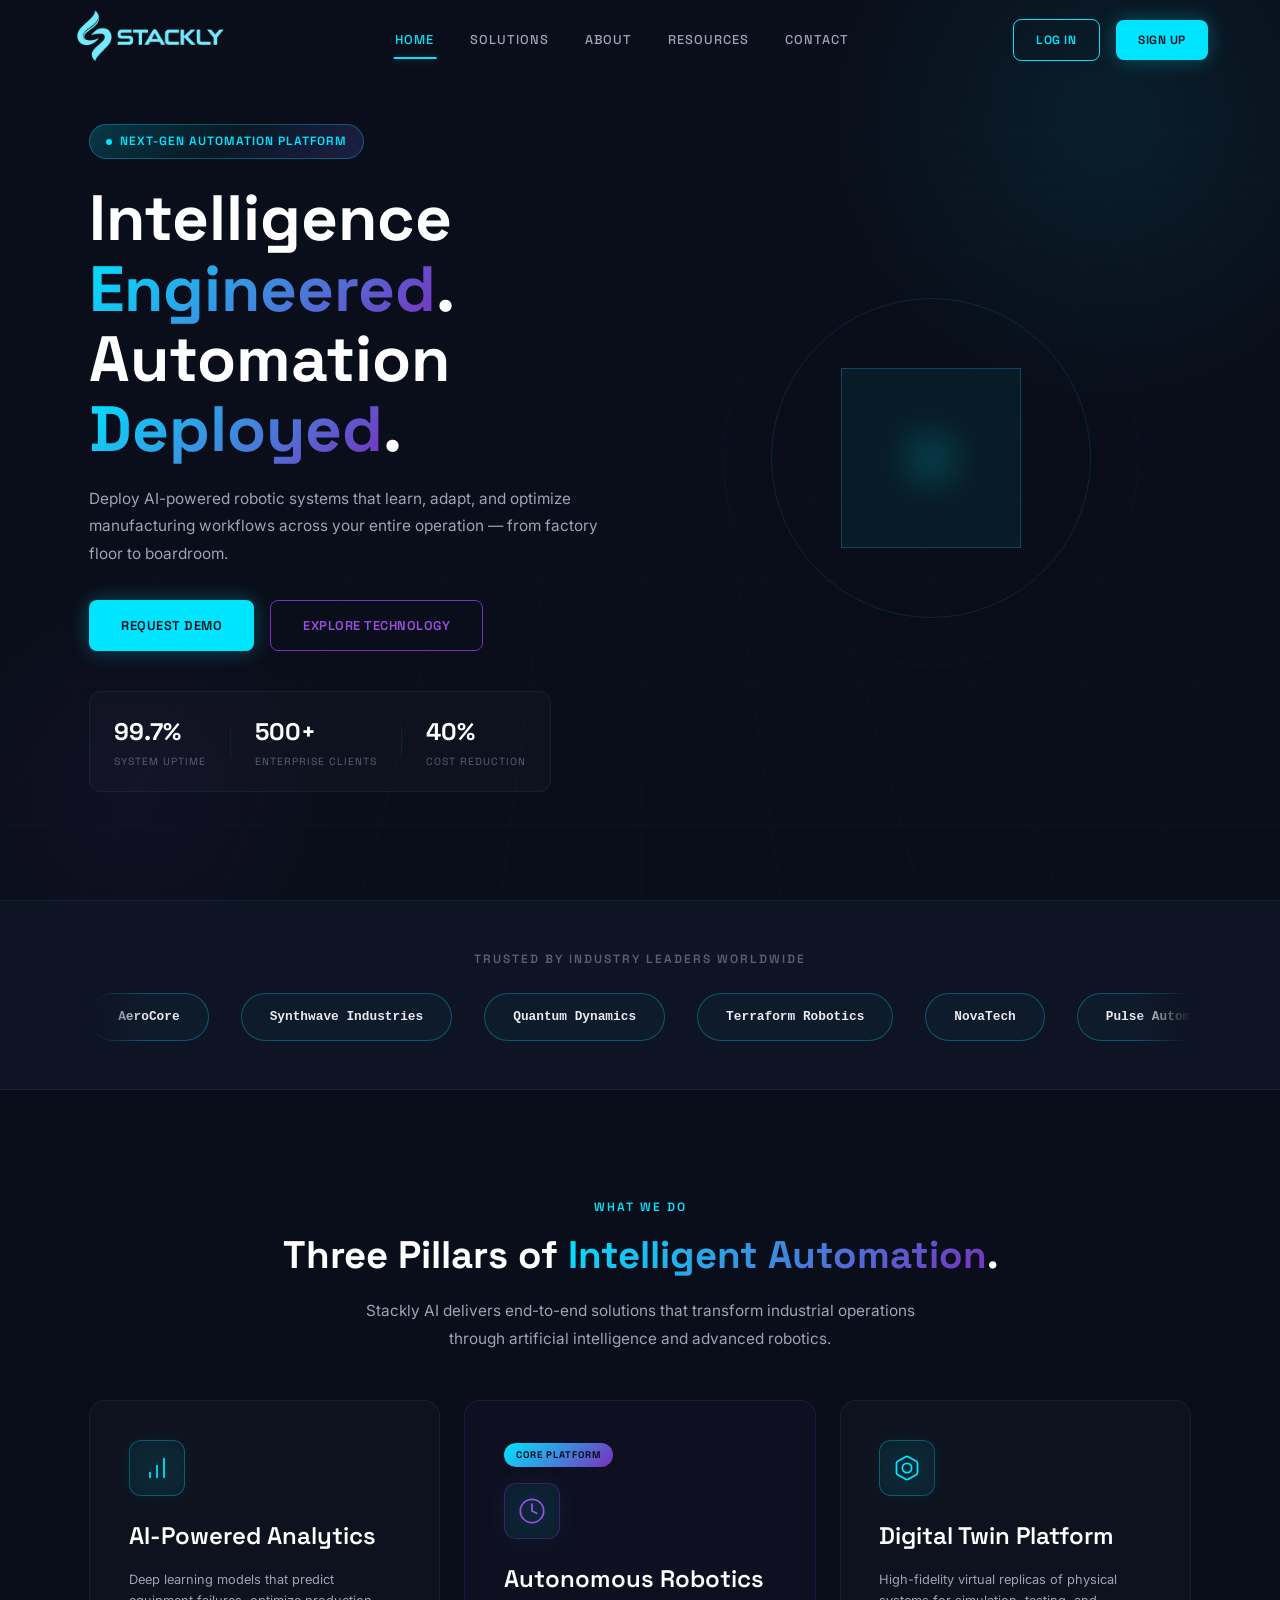
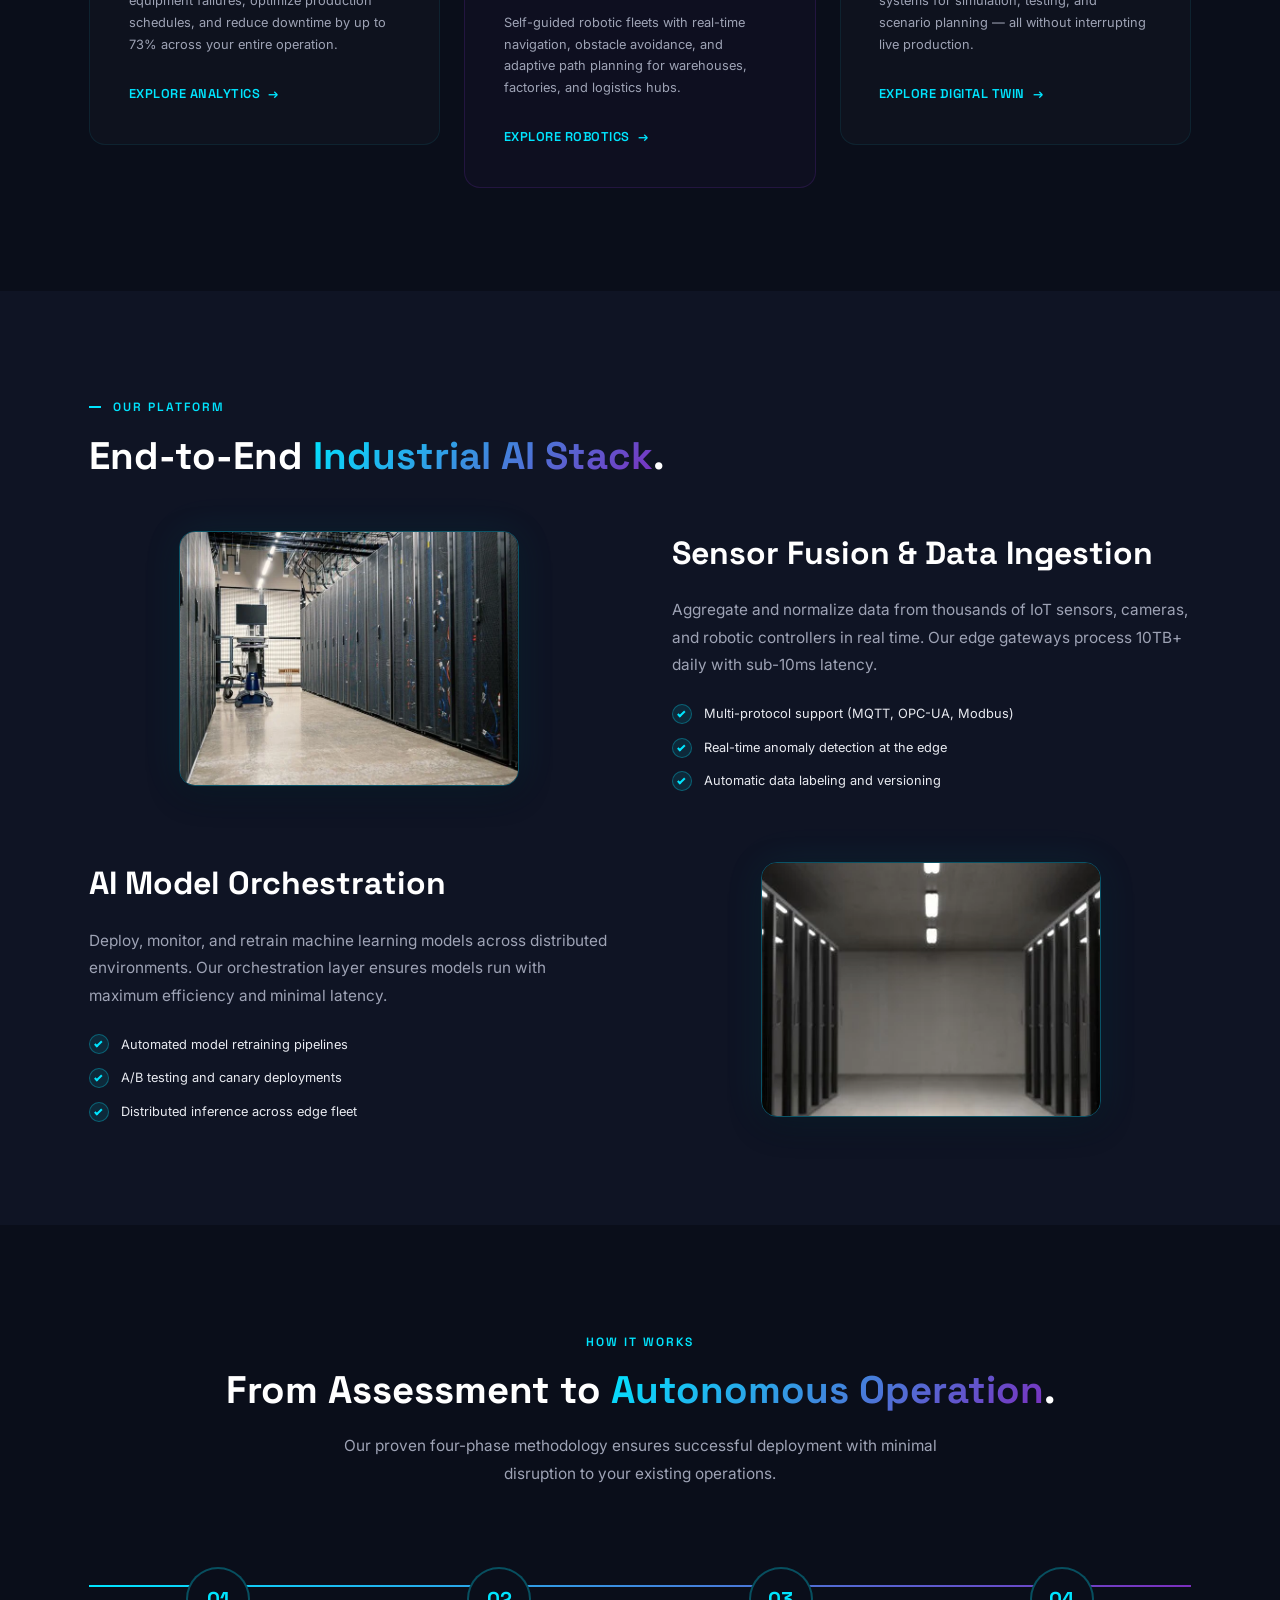
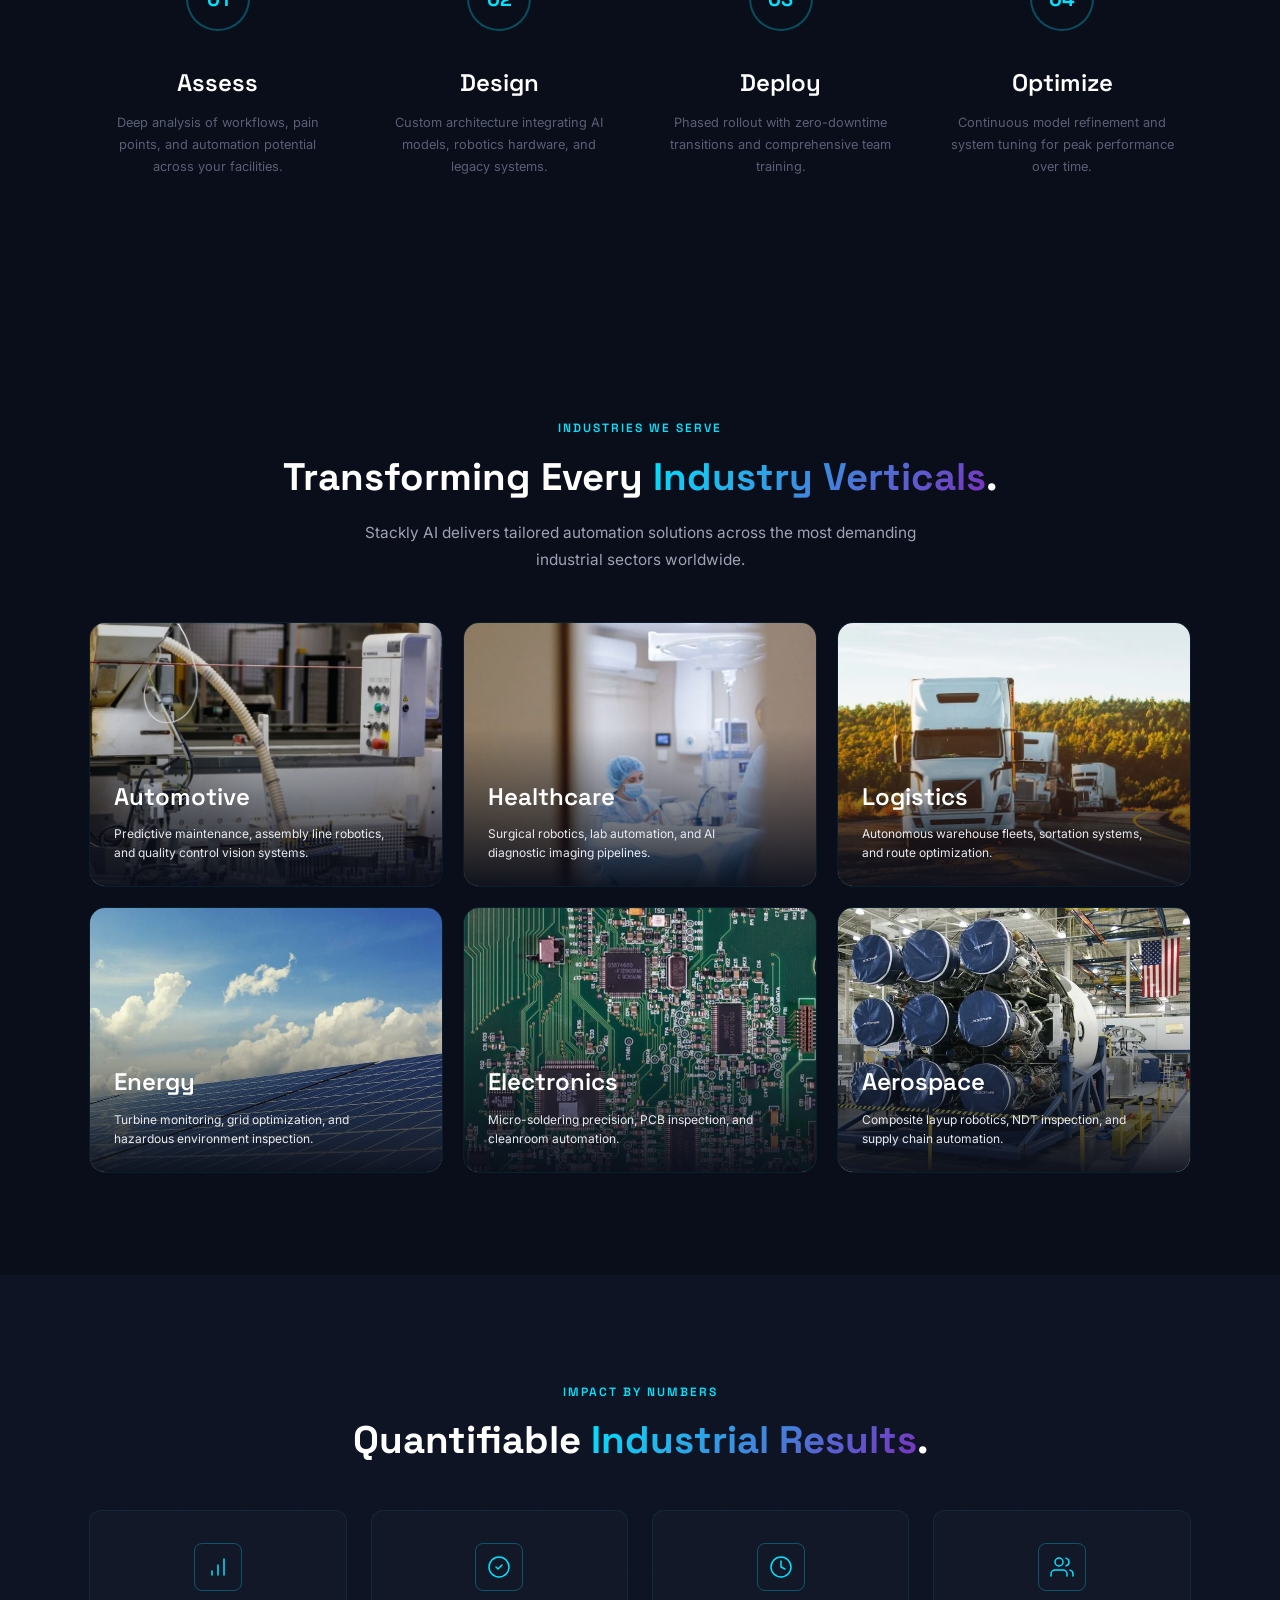
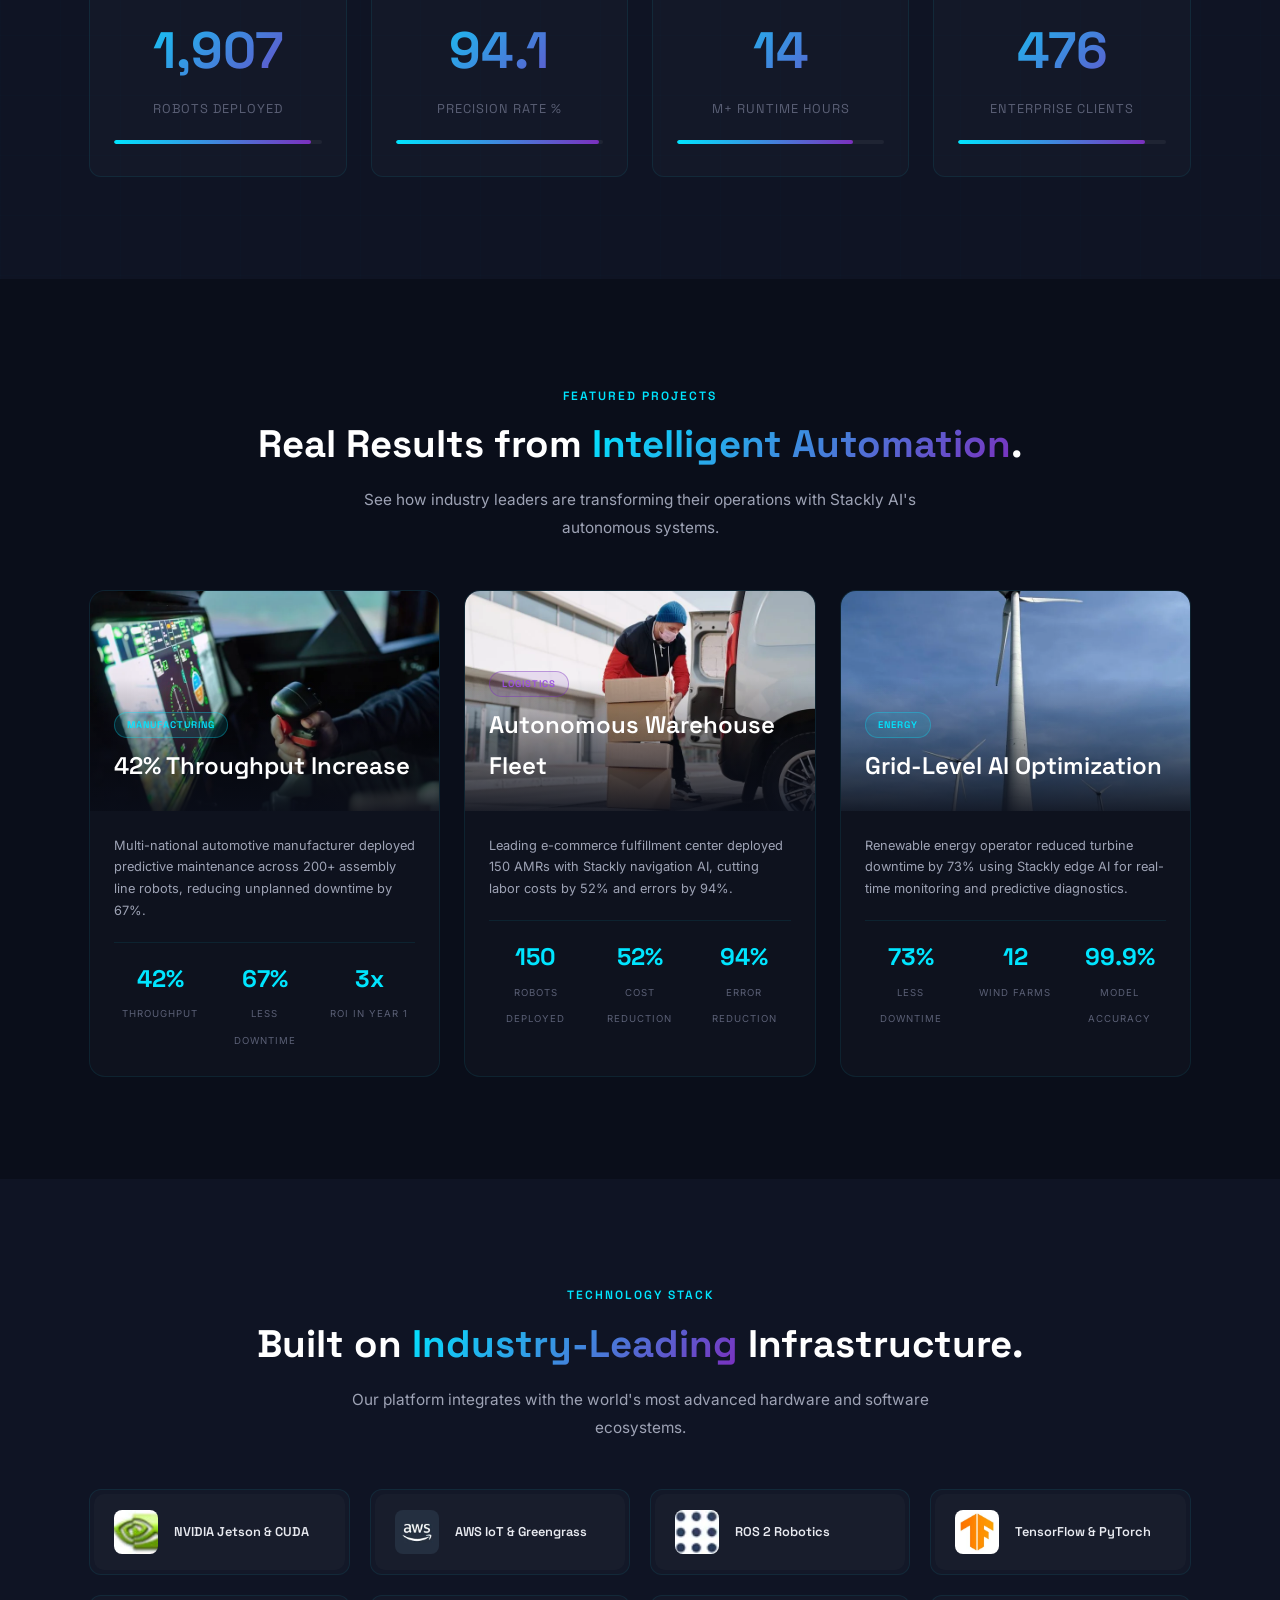
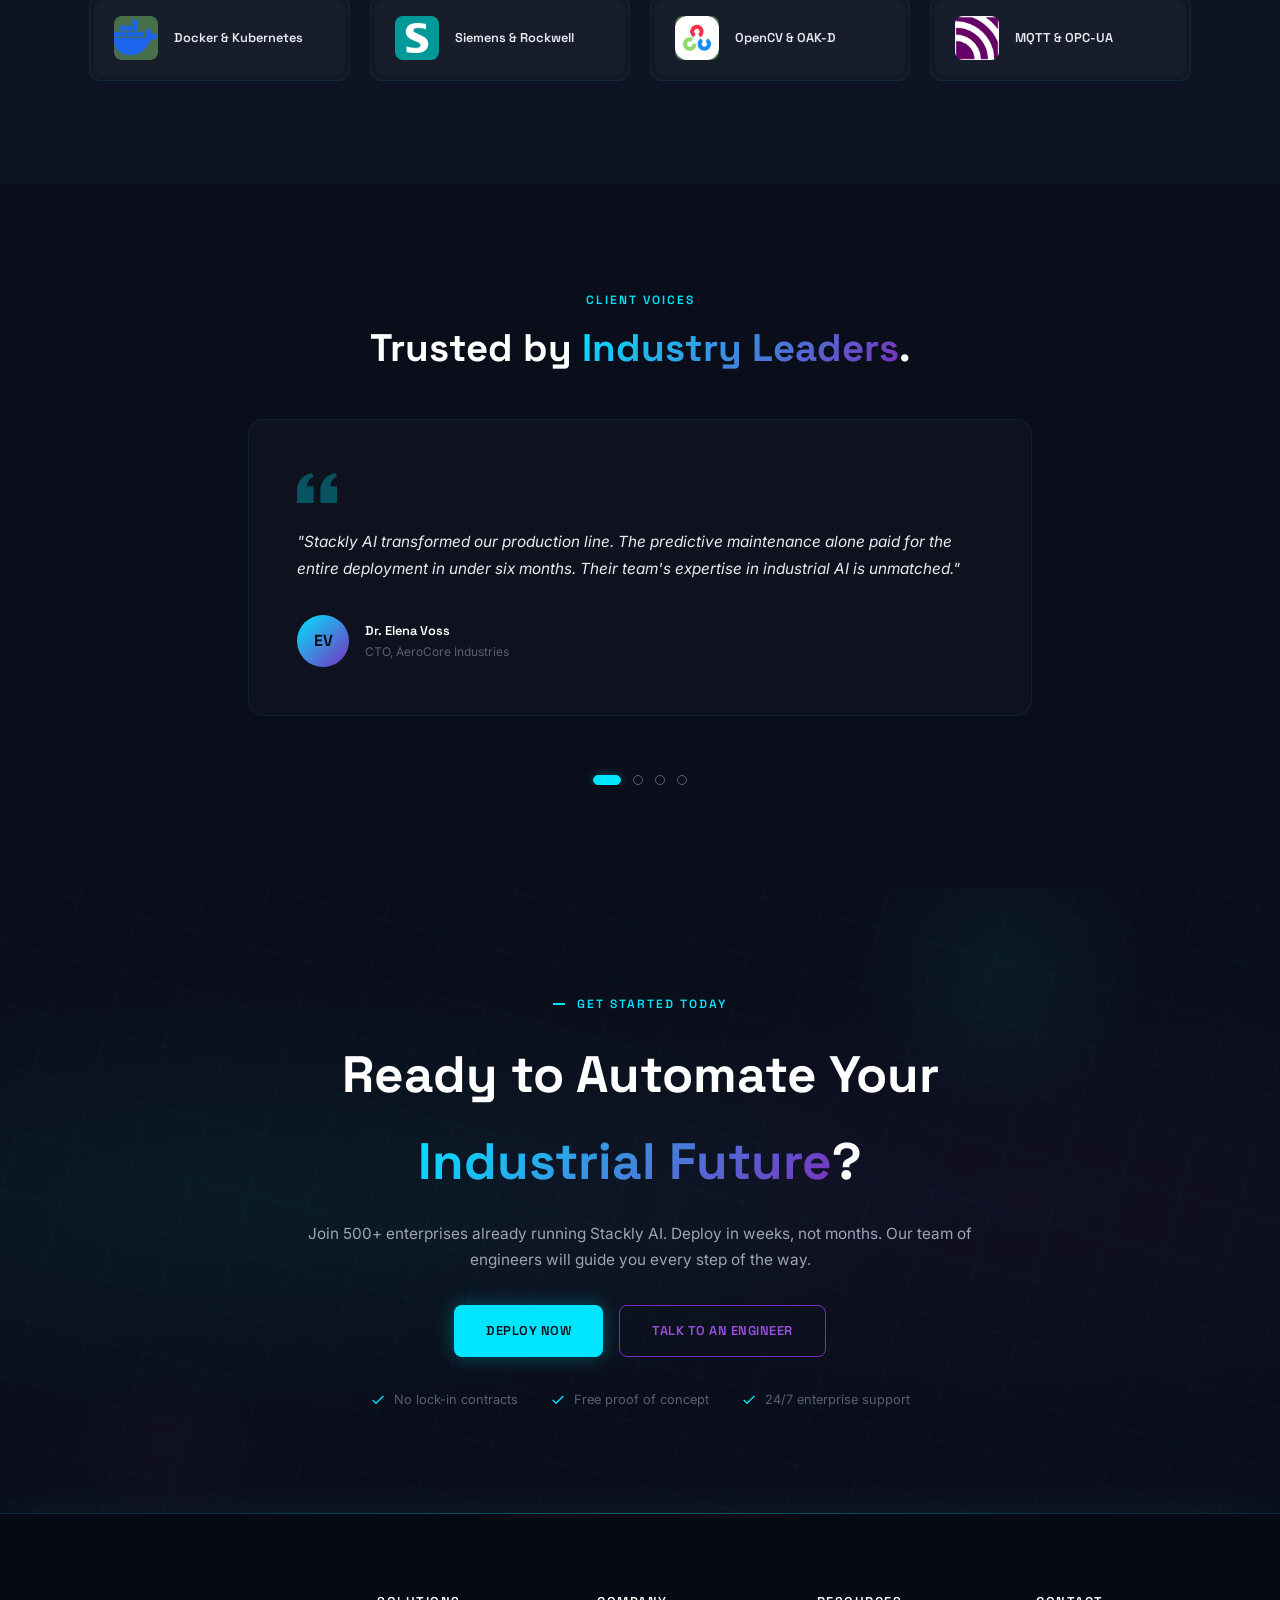
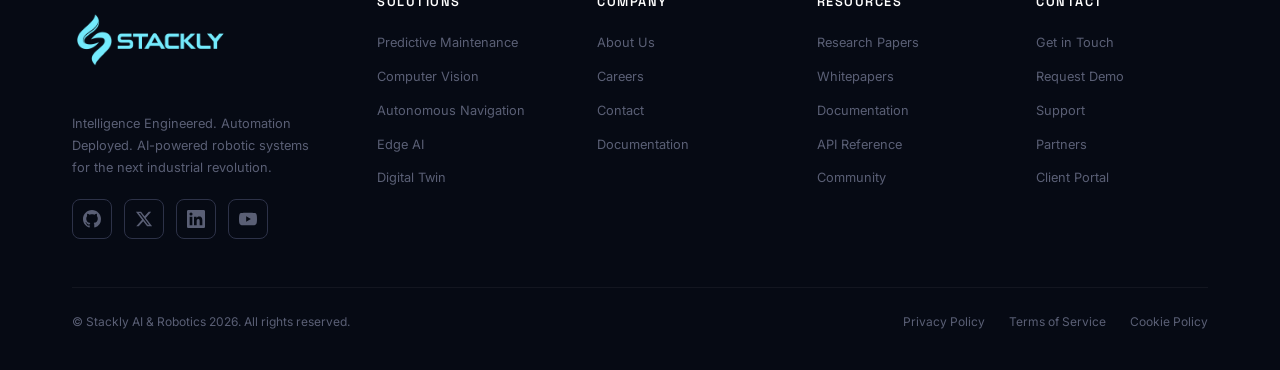
==== index.html @ 31e7e6bf "First Commit" ====
<!DOCTYPE html>
<html lang="en">
<head>
  <meta charset="UTF-8">
  <meta name="viewport" content="width=device-width, initial-scale=1.0">
  <title>Stackly AI & Robotics — Intelligence Engineered. Automation Deployed.</title>
  <meta name="description" content="Deploy AI-powered robotic systems that learn, adapt, and optimize manufacturing workflows.">
  <link rel="stylesheet" href="assets/css/style.css">
  <link rel="stylesheet" href="assets/css/header.css">
  <link rel="stylesheet" href="assets/css/home.css">
  <link rel="stylesheet" href="assets/css/footer.css">
  <link rel="stylesheet" href="assets/css/responsive.css">
</head>
<body>

  <!-- ============ HEADER ============ -->
  <header class="header" id="header">
    <div class="header-inner">
      <a href="index.html" class="header-logo">
        <div class="header-logo-icon">
          <img src="assets/images/logo-stackly.webp" alt="Stackly AI" class="header-logo-img">
        </div>
      </a>

      <nav class="header-nav" id="headerNav">
        <a href="index.html" class="active">Home</a>
        <a href="solutions.html">Solutions</a>
        <a href="about.html">About</a>
        <a href="resources.html">Resources</a>
        <a href="contact.html">Contact</a>
      </nav>

      <div class="header-actions">
        <a href="signin.html" class="btn btn-ghost btn-login">Log In</a>
        <a href="signup.html" class="btn btn-cyan btn-signup">Sign Up</a>
        <button class="hamburger" id="hamburger" aria-label="Toggle menu">
          <span></span>
          <span></span>
          <span></span>
        </button>
      </div>
    </div>
  </header>

  <!-- Offcanvas Overlay -->
  <div class="offcanvas-overlay" id="offcanvasOverlay"></div>

  <!-- Offcanvas Menu -->
  <div class="offcanvas" id="offcanvas">
    <div class="offcanvas-header">
      <a href="index.html" class="header-logo">
        <div class="header-logo-icon">
          <img src="assets/images/logo-stackly.webp" alt="Stackly AI" class="header-logo-img">
        </div>
      </a>
      <button class="offcanvas-close" id="offcanvasClose" aria-label="Close menu">&times;</button>
    </div>
    <nav class="offcanvas-nav">
      <a href="index.html" class="active">Home</a>
      <a href="solutions.html">Solutions</a>
      <a href="about.html">About</a>
      <a href="resources.html">Resources</a>
      <a href="contact.html">Contact</a>
    </nav>
    <div class="offcanvas-actions">
      <a href="signin.html" class="btn btn-ghost">Log In</a>
      <a href="signup.html" class="btn btn-cyan">Sign Up</a>
    </div>
  </div>

  <!-- ============ HERO ============ -->
  <section class="hero" id="hero">
    <div class="hero-bg">
      <div class="hero-grid-bg"></div>
      <div class="hero-glow-orb"></div>
      <div class="hero-glow-orb hero-glow-orb-2"></div>
    </div>
    <div class="hero-particles">
      <div class="hero-particle"></div>
      <div class="hero-particle"></div>
      <div class="hero-particle"></div>
      <div class="hero-particle"></div>
      <div class="hero-particle"></div>
      <div class="hero-particle"></div>
      <div class="hero-particle"></div>
      <div class="hero-particle"></div>
      <div class="hero-particle"></div>
      <div class="hero-particle"></div>
      <div class="hero-particle"></div>
      <div class="hero-particle"></div>
    </div>
    <div class="container">
      <div class="hero-grid">
        <div class="hero-content fade-left">
          <div class="hero-tag">
            <span class="hero-tag-dot"></span>
            Next-Gen Automation Platform
          </div>
          <h1 class="hero-title">Intelligence <span class="gradient-text">Engineered</span>.<br>Automation <span class="gradient-text">Deployed</span>.</h1>
          <p class="hero-desc">Deploy AI-powered robotic systems that learn, adapt, and optimize manufacturing workflows across your entire operation — from factory floor to boardroom.</p>
          <div class="hero-actions">
            <a href="contact.html" class="btn btn-cyan magnetic">Request Demo</a>
            <a href="#process" class="btn btn-violet magnetic">Explore Technology</a>
          </div>
          <div class="hero-metrics">
            <div class="hero-metric">
              <span class="hero-metric-value">99.7%</span>
              <span class="hero-metric-label">System Uptime</span>
            </div>
            <div class="hero-metric-divider"></div>
            <div class="hero-metric">
              <span class="hero-metric-value">500+</span>
              <span class="hero-metric-label">Enterprise Clients</span>
            </div>
            <div class="hero-metric-divider"></div>
            <div class="hero-metric">
              <span class="hero-metric-value">40%</span>
              <span class="hero-metric-label">Cost Reduction</span>
            </div>
          </div>
        </div>
        <div class="hero-visual fade-right">
          <div class="hero-cube-wrapper">
            <div class="hero-cube-ring"></div>
            <div class="hero-cube-ring hero-cube-ring-2"></div>
            <div class="hero-cube">
              <div class="hero-cube-face hero-cube-front"></div>
              <div class="hero-cube-face hero-cube-back"></div>
              <div class="hero-cube-face hero-cube-right"></div>
              <div class="hero-cube-face hero-cube-left"></div>
              <div class="hero-cube-face hero-cube-top"></div>
              <div class="hero-cube-face hero-cube-bottom"></div>
            </div>
            <div class="hero-cube-core"></div>
          </div>
        </div>
      </div>
    </div>
  </section>

  <!-- ============ TRUSTED PARTNERS ============ -->
  <section class="partners" id="partners">
    <div class="container">
      <p class="partners-label">Trusted by Industry Leaders Worldwide</p>
      <div class="partners-wrapper">
        <div class="partners-track">
          <span class="partner-pill">AeroCore</span>
          <span class="partner-pill">Synthwave Industries</span>
          <span class="partner-pill">Quantum Dynamics</span>
          <span class="partner-pill">Terraform Robotics</span>
          <span class="partner-pill">NovaTech</span>
          <span class="partner-pill">Pulse Automation</span>
          <span class="partner-pill">Zenith AI</span>
          <span class="partner-pill">CoreVault</span>
          <span class="partner-pill">AeroCore</span>
          <span class="partner-pill">Synthwave Industries</span>
          <span class="partner-pill">Quantum Dynamics</span>
          <span class="partner-pill">Terraform Robotics</span>
          <span class="partner-pill">NovaTech</span>
          <span class="partner-pill">Pulse Automation</span>
          <span class="partner-pill">Zenith AI</span>
          <span class="partner-pill">CoreVault</span>
        </div>
      </div>
    </div>
  </section>

  <!-- ============ WHAT WE DO ============ -->
  <section class="section" id="solutions">
    <div class="container">
      <div class="fade-up section-header-center">
        <span class="section-label">What We Do</span>
        <h2 class="section-title">Three Pillars of <span class="gradient-text">Intelligent Automation</span>.</h2>
        <p class="section-desc section-desc-center">Stackly AI delivers end-to-end solutions that transform industrial operations through artificial intelligence and advanced robotics.</p>
      </div>
      <div class="solutions-grid stagger-children">
        <div class="solution-card tilt-card">
          <div class="solution-card-glow"></div>
          <div class="solution-icon">
            <svg viewBox="0 0 24 24" fill="none" stroke="currentColor" stroke-width="1.5" stroke-linecap="round" stroke-linejoin="round"><path d="M12 20V10"/><path d="M18 20V4"/><path d="M6 20v-4"/></svg>
          </div>
          <h3 class="solution-title">AI-Powered Analytics</h3>
          <p class="solution-desc">Deep learning models that predict equipment failures, optimize production schedules, and reduce downtime by up to 73% across your entire operation.</p>
          <a href="solutions.html" class="solution-link">Explore Analytics <span class="solution-link-arrow">&rarr;</span></a>
        </div>
        <div class="solution-card solution-card-featured tilt-card">
          <div class="solution-card-glow"></div>
          <div class="solution-badge">Core Platform</div>
          <div class="solution-icon">
            <svg viewBox="0 0 24 24" fill="none" stroke="currentColor" stroke-width="1.5" stroke-linecap="round" stroke-linejoin="round"><circle cx="12" cy="12" r="10"/><path d="M12 6v6l4 2"/></svg>
          </div>
          <h3 class="solution-title">Autonomous Robotics</h3>
          <p class="solution-desc">Self-guided robotic fleets with real-time navigation, obstacle avoidance, and adaptive path planning for warehouses, factories, and logistics hubs.</p>
          <a href="solutions.html" class="solution-link">Explore Robotics <span class="solution-link-arrow">&rarr;</span></a>
        </div>
        <div class="solution-card tilt-card">
          <div class="solution-card-glow"></div>
          <div class="solution-icon">
            <svg viewBox="0 0 24 24" fill="none" stroke="currentColor" stroke-width="1.5" stroke-linecap="round" stroke-linejoin="round"><path d="M21 16V8a2 2 0 0 0-1-1.73l-7-4a2 2 0 0 0-2 0l-7 4A2 2 0 0 0 3 8v8a2 2 0 0 0 1 1.73l7 4a2 2 0 0 0 2 0l7-4A2 2 0 0 0 21 16z"/><circle cx="12" cy="12" r="4"/></svg>
          </div>
          <h3 class="solution-title">Digital Twin Platform</h3>
          <p class="solution-desc">High-fidelity virtual replicas of physical systems for simulation, testing, and scenario planning — all without interrupting live production.</p>
          <a href="solutions.html" class="solution-link">Explore Digital Twin <span class="solution-link-arrow">&rarr;</span></a>
        </div>
      </div>
    </div>
  </section>

  <!-- ============ OUR PLATFORM ============ -->
  <section class="section platform" id="platform">
    <div class="container">
      <div class="platform-intro fade-up">
        <span class="section-label">Our Platform</span>
        <h2 class="section-title">End-to-End <span class="gradient-text">Industrial AI Stack</span>.</h2>
      </div>
      <div class="platform-rows">
        <div class="platform-row">
          <div class="platform-visual fade-left">
            <img src="assets/images/platform-data.webp" alt="Sensor & Data Ingestion" class="platform-img" loading="lazy">
          </div>
          <div class="platform-content fade-right">
            <h3 class="platform-content-title">Sensor Fusion &amp; Data Ingestion</h3>
            <p class="platform-content-desc">Aggregate and normalize data from thousands of IoT sensors, cameras, and robotic controllers in real time. Our edge gateways process 10TB+ daily with sub-10ms latency.</p>
            <ul class="platform-features">
              <li class="platform-feature">
                <span class="platform-feature-check"></span>
                Multi-protocol support (MQTT, OPC-UA, Modbus)
              </li>
              <li class="platform-feature">
                <span class="platform-feature-check"></span>
                Real-time anomaly detection at the edge
              </li>
              <li class="platform-feature">
                <span class="platform-feature-check"></span>
                Automatic data labeling and versioning
              </li>
            </ul>
          </div>
        </div>
        <div class="platform-row platform-row-reverse">
          <div class="platform-content fade-left">
            <h3 class="platform-content-title">AI Model Orchestration</h3>
            <p class="platform-content-desc">Deploy, monitor, and retrain machine learning models across distributed environments. Our orchestration layer ensures models run with maximum efficiency and minimal latency.</p>
            <ul class="platform-features">
              <li class="platform-feature">
                <span class="platform-feature-check"></span>
                Automated model retraining pipelines
              </li>
              <li class="platform-feature">
                <span class="platform-feature-check"></span>
                A/B testing and canary deployments
              </li>
              <li class="platform-feature">
                <span class="platform-feature-check"></span>
                Distributed inference across edge fleet
              </li>
            </ul>
          </div>
          <div class="platform-visual fade-right">
            <img src="assets/images/platform-ai.webp" alt="AI Model Orchestration" class="platform-img" loading="lazy">
          </div>
        </div>
      </div>
    </div>
  </section>

  <!-- ============ HOW IT WORKS ============ -->
  <section class="section process" id="process">
    <div class="container">
      <div class="fade-up section-header-center">
        <span class="section-label">How It Works</span>
        <h2 class="section-title">From Assessment to <span class="gradient-text">Autonomous Operation</span>.</h2>
        <p class="section-desc section-desc-center">Our proven four-phase methodology ensures successful deployment with minimal disruption to your existing operations.</p>
      </div>
      <div class="timeline">
        <div class="timeline-line">
          <div class="timeline-line-progress"></div>
        </div>
        <div class="timeline-steps stagger-children">
          <div class="timeline-step">
            <div class="timeline-step-marker">
              <span class="timeline-step-num">01</span>
            </div>
            <div class="timeline-step-content">
              <h3 class="timeline-step-title">Assess</h3>
              <p class="timeline-step-desc">Deep analysis of workflows, pain points, and automation potential across your facilities.</p>
            </div>
          </div>
          <div class="timeline-step">
            <div class="timeline-step-marker">
              <span class="timeline-step-num">02</span>
            </div>
            <div class="timeline-step-content">
              <h3 class="timeline-step-title">Design</h3>
              <p class="timeline-step-desc">Custom architecture integrating AI models, robotics hardware, and legacy systems.</p>
            </div>
          </div>
          <div class="timeline-step">
            <div class="timeline-step-marker">
              <span class="timeline-step-num">03</span>
            </div>
            <div class="timeline-step-content">
              <h3 class="timeline-step-title">Deploy</h3>
              <p class="timeline-step-desc">Phased rollout with zero-downtime transitions and comprehensive team training.</p>
            </div>
          </div>
          <div class="timeline-step">
            <div class="timeline-step-marker">
              <span class="timeline-step-num">04</span>
            </div>
            <div class="timeline-step-content">
              <h3 class="timeline-step-title">Optimize</h3>
              <p class="timeline-step-desc">Continuous model refinement and system tuning for peak performance over time.</p>
            </div>
          </div>
        </div>
      </div>
    </div>
  </section>

  <!-- ============ INDUSTRIES WE SERVE ============ -->
  <section class="section industries" id="industries">
    <div class="container">
      <div class="fade-up section-header-center">
        <span class="section-label">Industries We Serve</span>
        <h2 class="section-title">Transforming Every <span class="gradient-text">Industry Verticals</span>.</h2>
        <p class="section-desc section-desc-center">Stackly AI delivers tailored automation solutions across the most demanding industrial sectors worldwide.</p>
      </div>
      <div class="industries-grid stagger-children">
        <div class="industry-card tilt-card">
          <div class="industry-card-glow"></div>
          <img src="assets/images/industry-automotive.webp" alt="Automotive" class="industry-img" loading="lazy">
          <div class="industry-overlay">
            <h3 class="industry-name">Automotive</h3>
            <p class="industry-desc">Predictive maintenance, assembly line robotics, and quality control vision systems.</p>
          </div>
        </div>
        <div class="industry-card tilt-card">
          <div class="industry-card-glow"></div>
          <img src="assets/images/industry-healthcare.webp" alt="Healthcare" class="industry-img" loading="lazy">
          <div class="industry-overlay">
            <h3 class="industry-name">Healthcare</h3>
            <p class="industry-desc">Surgical robotics, lab automation, and AI diagnostic imaging pipelines.</p>
          </div>
        </div>
        <div class="industry-card tilt-card">
          <div class="industry-card-glow"></div>
          <img src="assets/images/industry-logistics.webp" alt="Logistics" class="industry-img" loading="lazy">
          <div class="industry-overlay">
            <h3 class="industry-name">Logistics</h3>
            <p class="industry-desc">Autonomous warehouse fleets, sortation systems, and route optimization.</p>
          </div>
        </div>
        <div class="industry-card tilt-card">
          <div class="industry-card-glow"></div>
          <img src="assets/images/industry-energy.webp" alt="Energy" class="industry-img" loading="lazy">
          <div class="industry-overlay">
            <h3 class="industry-name">Energy</h3>
            <p class="industry-desc">Turbine monitoring, grid optimization, and hazardous environment inspection.</p>
          </div>
        </div>
        <div class="industry-card tilt-card">
          <div class="industry-card-glow"></div>
          <img src="assets/images/industry-electronics.webp" alt="Electronics" class="industry-img" loading="lazy">
          <div class="industry-overlay">
            <h3 class="industry-name">Electronics</h3>
            <p class="industry-desc">Micro-soldering precision, PCB inspection, and cleanroom automation.</p>
          </div>
        </div>
        <div class="industry-card tilt-card">
          <div class="industry-card-glow"></div>
          <img src="assets/images/industry-aerospace.webp" alt="Aerospace" class="industry-img" loading="lazy">
          <div class="industry-overlay">
            <h3 class="industry-name">Aerospace</h3>
            <p class="industry-desc">Composite layup robotics, NDT inspection, and supply chain automation.</p>
          </div>
        </div>
      </div>
    </div>
  </section>

  <!-- ============ IMPACT BY NUMBERS ============ -->
  <section class="section impact" id="impact">
    <div class="impact-bg-grid"></div>
    <div class="container">
      <div class="fade-up section-header-center">
        <span class="section-label">Impact by Numbers</span>
        <h2 class="section-title">Quantifiable <span class="gradient-text">Industrial Results</span>.</h2>
      </div>
      <div class="impact-grid stagger-children">
        <div class="impact-item">
          <div class="impact-icon">
            <svg viewBox="0 0 24 24" fill="none" stroke="currentColor" stroke-width="1.5" stroke-linecap="round" stroke-linejoin="round"><path d="M12 20V10"/><path d="M18 20V4"/><path d="M6 20v-4"/></svg>
          </div>
          <div class="impact-number" data-count="2000">0</div>
          <div class="impact-label">Robots Deployed</div>
          <div class="impact-bar">
            <div class="impact-bar-fill" style="width: 0%"></div>
          </div>
        </div>
        <div class="impact-item">
          <div class="impact-icon">
            <svg viewBox="0 0 24 24" fill="none" stroke="currentColor" stroke-width="1.5" stroke-linecap="round" stroke-linejoin="round"><circle cx="12" cy="12" r="10"/><path d="m9 12 2 2 4-4"/></svg>
          </div>
          <div class="impact-number" data-count="98.6">0</div>
          <div class="impact-label">Precision Rate %</div>
          <div class="impact-bar">
            <div class="impact-bar-fill" style="width: 0%"></div>
          </div>
        </div>
        <div class="impact-item">
          <div class="impact-icon">
            <svg viewBox="0 0 24 24" fill="none" stroke="currentColor" stroke-width="1.5" stroke-linecap="round" stroke-linejoin="round"><circle cx="12" cy="12" r="10"/><path d="M12 6v6l4 2"/></svg>
          </div>
          <div class="impact-number" data-count="15">0</div>
          <div class="impact-label">M+ Runtime Hours</div>
          <div class="impact-bar">
            <div class="impact-bar-fill" style="width: 0%"></div>
          </div>
        </div>
        <div class="impact-item">
          <div class="impact-icon">
            <svg viewBox="0 0 24 24" fill="none" stroke="currentColor" stroke-width="1.5" stroke-linecap="round" stroke-linejoin="round"><path d="M17 21v-2a4 4 0 0 0-4-4H5a4 4 0 0 0-4 4v2"/><circle cx="9" cy="7" r="4"/><path d="M23 21v-2a4 4 0 0 0-3-3.87"/><path d="M16 3.13a4 4 0 0 1 0 7.75"/></svg>
          </div>
          <div class="impact-number" data-count="500">0</div>
          <div class="impact-label">Enterprise Clients</div>
          <div class="impact-bar">
            <div class="impact-bar-fill" style="width: 0%"></div>
          </div>
        </div>
      </div>
    </div>
  </section>

  <!-- ============ FEATURED PROJECTS ============ -->
  <section class="section" id="projects">
    <div class="container">
      <div class="fade-up section-header-center">
        <span class="section-label">Featured Projects</span>
        <h2 class="section-title">Real Results from <span class="gradient-text">Intelligent Automation</span>.</h2>
        <p class="section-desc section-desc-center">See how industry leaders are transforming their operations with Stackly AI's autonomous systems.</p>
      </div>
      <div class="projects-grid stagger-children">
        <div class="project-card tilt-card">
          <div class="project-image">
            <img src="assets/images/project-manufacturing.webp" alt="Manufacturing automation" class="project-img" loading="lazy">
            <div class="project-image-overlay"></div>
            <div class="project-image-content">
              <span class="project-tag tag-cyan">Manufacturing</span>
              <h3 class="project-card-title">42% Throughput Increase</h3>
            </div>
          </div>
          <div class="project-body">
            <p class="project-desc">Multi-national automotive manufacturer deployed predictive maintenance across 200+ assembly line robots, reducing unplanned downtime by 67%.</p>
            <div class="project-stats">
              <div class="project-stat">
                <span class="project-stat-value">42%</span>
                <span class="project-stat-label">Throughput</span>
              </div>
              <div class="project-stat">
                <span class="project-stat-value">67%</span>
                <span class="project-stat-label">Less Downtime</span>
              </div>
              <div class="project-stat">
                <span class="project-stat-value">3x</span>
                <span class="project-stat-label">ROI in Year 1</span>
              </div>
            </div>
          </div>
        </div>
        <div class="project-card tilt-card">
          <div class="project-image">
            <img src="assets/images/project-logistics.webp" alt="Autonomous warehouse fleet" class="project-img" loading="lazy">
            <div class="project-image-overlay"></div>
            <div class="project-image-content">
              <span class="project-tag tag-violet">Logistics</span>
              <h3 class="project-card-title">Autonomous Warehouse Fleet</h3>
            </div>
          </div>
          <div class="project-body">
            <p class="project-desc">Leading e-commerce fulfillment center deployed 150 AMRs with Stackly navigation AI, cutting labor costs by 52% and errors by 94%.</p>
            <div class="project-stats">
              <div class="project-stat">
                <span class="project-stat-value">150</span>
                <span class="project-stat-label">Robots Deployed</span>
              </div>
              <div class="project-stat">
                <span class="project-stat-value">52%</span>
                <span class="project-stat-label">Cost Reduction</span>
              </div>
              <div class="project-stat">
                <span class="project-stat-value">94%</span>
                <span class="project-stat-label">Error Reduction</span>
              </div>
            </div>
          </div>
        </div>
        <div class="project-card tilt-card">
          <div class="project-image">
            <img src="assets/images/project-energy.webp" alt="Energy grid optimization" class="project-img" loading="lazy">
            <div class="project-image-overlay"></div>
            <div class="project-image-content">
              <span class="project-tag tag-cyan">Energy</span>
              <h3 class="project-card-title">Grid-Level AI Optimization</h3>
            </div>
          </div>
          <div class="project-body">
            <p class="project-desc">Renewable energy operator reduced turbine downtime by 73% using Stackly edge AI for real-time monitoring and predictive diagnostics.</p>
            <div class="project-stats">
              <div class="project-stat">
                <span class="project-stat-value">73%</span>
                <span class="project-stat-label">Less Downtime</span>
              </div>
              <div class="project-stat">
                <span class="project-stat-value">12</span>
                <span class="project-stat-label">Wind Farms</span>
              </div>
              <div class="project-stat">
                <span class="project-stat-value">99.9%</span>
                <span class="project-stat-label">Model Accuracy</span>
              </div>
            </div>
          </div>
        </div>
      </div>
    </div>
  </section>

  <!-- ============ TECH STACK ============ -->
  <section class="section tech-stack" id="stack">
    <div class="container">
      <div class="fade-up section-header-center">
        <span class="section-label">Technology Stack</span>
        <h2 class="section-title">Built on <span class="gradient-text">Industry-Leading</span> Infrastructure.</h2>
        <p class="section-desc section-desc-center">Our platform integrates with the world's most advanced hardware and software ecosystems.</p>
      </div>
      <div class="stack-grid stagger-children">
        <div class="stack-item">
          <div class="stack-item-inner">
            <img src="assets/images/stack-nvidia.webp" alt="NVIDIA" class="stack-logo" loading="lazy">
            <span class="stack-label">NVIDIA Jetson & CUDA</span>
          </div>
        </div>
        <div class="stack-item">
          <div class="stack-item-inner">
            <img src="assets/images/stack-aws.webp" alt="AWS" class="stack-logo" loading="lazy">
            <span class="stack-label">AWS IoT & Greengrass</span>
          </div>
        </div>
        <div class="stack-item">
          <div class="stack-item-inner">
            <img src="assets/images/stack-ros.webp" alt="ROS" class="stack-logo" loading="lazy">
            <span class="stack-label">ROS 2 Robotics</span>
          </div>
        </div>
        <div class="stack-item">
          <div class="stack-item-inner">
            <img src="assets/images/stack-tensorflow.webp" alt="TensorFlow" class="stack-logo" loading="lazy">
            <span class="stack-label">TensorFlow & PyTorch</span>
          </div>
        </div>
        <div class="stack-item">
          <div class="stack-item-inner">
            <img src="assets/images/stack-docker.webp" alt="Docker" class="stack-logo" loading="lazy">
            <span class="stack-label">Docker & Kubernetes</span>
          </div>
        </div>
        <div class="stack-item">
          <div class="stack-item-inner">
            <img src="assets/images/stack-siemens.webp" alt="Siemens" class="stack-logo" loading="lazy">
            <span class="stack-label">Siemens & Rockwell</span>
          </div>
        </div>
        <div class="stack-item">
          <div class="stack-item-inner">
            <img src="assets/images/stack-opencv.webp" alt="OpenCV" class="stack-logo" loading="lazy">
            <span class="stack-label">OpenCV & OAK-D</span>
          </div>
        </div>
        <div class="stack-item">
          <div class="stack-item-inner">
            <img src="assets/images/stack-mqtt.webp" alt="MQTT" class="stack-logo" loading="lazy">
            <span class="stack-label">MQTT & OPC-UA</span>
          </div>
        </div>
      </div>
    </div>
  </section>

  <!-- ============ CLIENT VOICES ============ -->
  <section class="section voices" id="testimonials">
    <div class="container">
      <div class="fade-up section-header-center">
        <span class="section-label">Client Voices</span>
        <h2 class="section-title">Trusted by <span class="gradient-text">Industry Leaders</span>.</h2>
      </div>
      <div class="carousel" id="testimonialCarousel">
        <div class="carousel-track">
          <div class="carousel-slide">
            <div class="carousel-card">
              <div class="carousel-quote-icon">
                <svg viewBox="0 0 24 24" fill="currentColor"><path d="M14.017 21v-7.391c0-5.704 3.731-9.57 8.983-10.609l.995 2.151c-2.432.917-3.995 3.638-3.995 5.849h4v10H14.017zM0 21v-7.391c0-5.704 3.731-9.57 8.983-10.609l.995 2.151C7.546 6.068 5.983 8.789 5.983 11H10v10H0z"/></svg>
              </div>
              <p class="carousel-quote">"Stackly AI transformed our production line. The predictive maintenance alone paid for the entire deployment in under six months. Their team's expertise in industrial AI is unmatched."</p>
              <div class="carousel-author">
                <div class="carousel-avatar" style="background: linear-gradient(135deg, var(--clr-cyan-400), var(--clr-violet-400));">EV</div>
                <div>
                  <div class="carousel-name">Dr. Elena Voss</div>
                  <div class="carousel-role">CTO, AeroCore Industries</div>
                </div>
              </div>
            </div>
          </div>
          <div class="carousel-slide">
            <div class="carousel-card">
              <div class="carousel-quote-icon">
                <svg viewBox="0 0 24 24" fill="currentColor"><path d="M14.017 21v-7.391c0-5.704 3.731-9.57 8.983-10.609l.995 2.151c-2.432.917-3.995 3.638-3.995 5.849h4v10H14.017zM0 21v-7.391c0-5.704 3.731-9.57 8.983-10.609l.995 2.151C7.546 6.068 5.983 8.789 5.983 11H10v10H0z"/></svg>
              </div>
              <p class="carousel-quote">"The autonomous navigation system reduced our warehouse operating costs by 52% while increasing throughput by 35%. Stackly's deployment was seamless and the training exceeded our expectations."</p>
              <div class="carousel-author">
                <div class="carousel-avatar" style="background: linear-gradient(135deg, var(--clr-violet-400), var(--clr-cyan-400));">MK</div>
                <div>
                  <div class="carousel-name">Marcus Kwon</div>
                  <div class="carousel-role">VP Operations, Synthwave Logistics</div>
                </div>
              </div>
            </div>
          </div>
          <div class="carousel-slide">
            <div class="carousel-card">
              <div class="carousel-quote-icon">
                <svg viewBox="0 0 24 24" fill="currentColor"><path d="M14.017 21v-7.391c0-5.704 3.731-9.57 8.983-10.609l.995 2.151c-2.432.917-3.995 3.638-3.995 5.849h4v10H14.017zM0 21v-7.391c0-5.704 3.731-9.57 8.983-10.609l.995 2.151C7.546 6.068 5.983 8.789 5.983 11H10v10H0z"/></svg>
              </div>
              <p class="carousel-quote">"Their edge AI platform runs flawlessly in our harshest environments. 99.9% uptime across 500+ remote installations — a level of reliability we didn't think was possible at scale."</p>
              <div class="carousel-author">
                <div class="carousel-avatar" style="background: linear-gradient(135deg, var(--clr-cyan-400), var(--clr-violet-400));">SL</div>
                <div>
                  <div class="carousel-name">Sarah Lindholm</div>
                  <div class="carousel-role">Director of Automation, Quantum Dynamics</div>
                </div>
              </div>
            </div>
          </div>
          <div class="carousel-slide">
            <div class="carousel-card">
              <div class="carousel-quote-icon">
                <svg viewBox="0 0 24 24" fill="currentColor"><path d="M14.017 21v-7.391c0-5.704 3.731-9.57 8.983-10.609l.995 2.151c-2.432.917-3.995 3.638-3.995 5.849h4v10H14.017zM0 21v-7.391c0-5.704 3.731-9.57 8.983-10.609l.995 2.151C7.546 6.068 5.983 8.789 5.983 11H10v10H0z"/></svg>
              </div>
              <p class="carousel-quote">"We evaluated seven vendors before choosing Stackly. Their digital twin platform gave us the confidence to simulate our entire production line before committing to hardware changes."</p>
              <div class="carousel-author">
                <div class="carousel-avatar" style="background: linear-gradient(135deg, var(--clr-violet-400), var(--clr-cyan-400));">JR</div>
                <div>
                  <div class="carousel-name">James Renner</div>
                  <div class="carousel-role">Plant Director, Terraform Robotics</div>
                </div>
              </div>
            </div>
          </div>
        </div>
        <div class="carousel-dots"></div>
      </div>
    </div>
  </section>

  <!-- ============ CTA ============ -->
  <section class="section cta" id="cta">
    <div class="cta-bg">
      <div class="cta-gradient"></div>
      <div class="cta-grid"></div>
      <div class="cta-orb"></div>
      <div class="cta-orb cta-orb-2"></div>
    </div>
    <div class="container">
      <div class="cta-content fade-up">
        <span class="section-label" style="justify-content: center;">Get Started Today</span>
        <h2 class="cta-title">Ready to Automate Your <span class="gradient-text">Industrial Future</span>?</h2>
        <p class="cta-desc">Join 500+ enterprises already running Stackly AI. Deploy in weeks, not months. Our team of engineers will guide you every step of the way.</p>
        <div class="cta-actions">
          <a href="contact.html" class="btn btn-cyan magnetic">Deploy Now</a>
          <a href="contact.html" class="btn btn-violet magnetic">Talk to an Engineer</a>
        </div>
        <div class="cta-trust">
          <span class="cta-trust-item">
            <svg width="16" height="16" viewBox="0 0 24 24" fill="none" stroke="#00E5FF" stroke-width="2"><polyline points="20 6 9 17 4 12"/></svg>
            No lock-in contracts
          </span>
          <span class="cta-trust-item">
            <svg width="16" height="16" viewBox="0 0 24 24" fill="none" stroke="#00E5FF" stroke-width="2"><polyline points="20 6 9 17 4 12"/></svg>
            Free proof of concept
          </span>
          <span class="cta-trust-item">
            <svg width="16" height="16" viewBox="0 0 24 24" fill="none" stroke="#00E5FF" stroke-width="2"><polyline points="20 6 9 17 4 12"/></svg>
            24/7 enterprise support
          </span>
        </div>
      </div>
    </div>
  </section>

  <!-- ============ FOOTER ============ -->
  <footer class="footer" id="footer">
    <div class="footer-inner">
      <div class="footer-grid">
        <div class="footer-col">
          <a href="index.html" class="header-logo" style="margin-bottom: 0.5rem;">
            <div class="header-logo-icon">
              <img src="assets/images/logo-stackly.webp" alt="Stackly AI" class="header-logo-img">
            </div>
          </a>
          <p class="footer-brand-desc">Intelligence Engineered. Automation Deployed. AI-powered robotic systems for the next industrial revolution.</p>
          <div class="footer-social">
            <a href="#" aria-label="GitHub">
              <svg viewBox="0 0 24 24" fill="currentColor"><path d="M12 0C5.37 0 0 5.37 0 12c0 5.31 3.435 9.795 8.205 11.385.6.105.825-.255.825-.57 0-.285-.015-1.23-.015-2.235-3.015.555-3.795-.735-4.035-1.41-.135-.345-.72-1.41-1.23-1.695-.42-.225-1.02-.78-.015-.795.945-.015 1.62.87 1.845 1.23 1.08 1.815 2.805 1.305 3.495.99.105-.78.42-1.305.765-1.605-2.67-.3-5.46-1.335-5.46-5.925 0-1.305.465-2.385 1.23-3.225-.12-.3-.54-1.53.12-3.18 0 0 1.005-.315 3.3 1.23.96-.27 1.98-.405 3-.405s2.04.135 3 .405c2.295-1.56 3.3-1.23 3.3-1.23.66 1.65.24 2.88.12 3.18.765.84 1.23 1.905 1.23 3.225 0 4.605-2.805 5.625-5.475 5.925.435.375.81 1.095.81 2.22 0 1.605-.015 2.895-.015 3.3 0 .315.225.69.825.57A12.02 12.02 0 0 0 24 12c0-6.63-5.37-12-12-12z"/></svg>
            </a>
            <a href="#" aria-label="Twitter/X">
              <svg viewBox="0 0 24 24" fill="currentColor"><path d="M18.244 2.25h3.308l-7.227 8.26 8.502 11.24H16.17l-5.214-6.817L4.99 21.75H1.68l7.73-8.835L1.254 2.25H8.08l4.713 6.231zm-1.161 17.52h1.833L7.084 4.126H5.117z"/></svg>
            </a>
            <a href="#" aria-label="LinkedIn">
              <svg viewBox="0 0 24 24" fill="currentColor"><path d="M20.447 20.452h-3.554v-5.569c0-1.328-.027-3.037-1.852-3.037-1.853 0-2.136 1.445-2.136 2.939v5.667H9.351V9h3.414v1.561h.046c.477-.9 1.637-1.85 3.37-1.85 3.601 0 4.267 2.37 4.267 5.455v6.286zM5.337 7.433a2.062 2.062 0 0 1-2.063-2.065 2.064 2.064 0 1 1 2.063 2.065zm1.782 13.019H3.555V9h3.564v11.452zM22.225 0H1.771C.792 0 0 .774 0 1.729v20.542C0 23.227.792 24 1.771 24h20.451C23.2 24 24 23.227 24 22.271V1.729C24 .774 23.2 0 22.222 0h.003z"/></svg>
            </a>
            <a href="#" aria-label="YouTube">
              <svg viewBox="0 0 24 24" fill="currentColor"><path d="M23.498 6.186a3.016 3.016 0 0 0-2.122-2.136C19.505 3.545 12 3.545 12 3.545s-7.505 0-9.377.505A3.017 3.017 0 0 0 .502 6.186C0 8.07 0 12 0 12s0 3.93.502 5.814a3.016 3.016 0 0 0 2.122 2.136c1.871.505 9.376.505 9.376.505s7.505 0 9.377-.505a3.015 3.015 0 0 0 2.122-2.136C24 15.93 24 12 24 12s0-3.93-.502-5.814zM9.545 15.568V8.432L15.818 12l-6.273 3.568z"/></svg>
            </a>
          </div>
        </div>
        <div class="footer-col">
          <h4 class="footer-heading">Solutions</h4>
          <nav class="footer-links">
            <a href="solutions.html">Predictive Maintenance</a>
            <a href="solutions.html">Computer Vision</a>
            <a href="solutions.html">Autonomous Navigation</a>
            <a href="solutions.html">Edge AI</a>
            <a href="solutions.html">Digital Twin</a>
          </nav>
        </div>
        <div class="footer-col">
          <h4 class="footer-heading">Company</h4>
          <nav class="footer-links">
            <a href="about.html">About Us</a>
            <a href="about.html">Careers</a>
            <a href="contact.html">Contact</a>
            <a href="documentation.html">Documentation</a>
          </nav>
        </div>
        <div class="footer-col">
          <h4 class="footer-heading">Resources</h4>
          <nav class="footer-links">
            <a href="resources.html">Research Papers</a>
            <a href="resources.html">Whitepapers</a>
            <a href="resources.html">Documentation</a>
            <a href="resources.html">API Reference</a>
            <a href="resources.html">Community</a>
          </nav>
        </div>
        <div class="footer-col">
          <h4 class="footer-heading">Contact</h4>
          <nav class="footer-links">
            <a href="contact.html">Get in Touch</a>
            <a href="contact.html">Request Demo</a>
            <a href="contact.html">Support</a>
            <a href="contact.html">Partners</a>
            <a href="signin.html">Client Portal</a>
          </nav>
        </div>
      </div>
      <div class="footer-bottom">
        <span class="footer-copy">&copy; Stackly AI & Robotics 2026. All rights reserved.</span>
        <div class="footer-bottom-links">
          <a href="#">Privacy Policy</a>
          <a href="#">Terms of Service</a>
          <a href="#">Cookie Policy</a>
        </div>
      </div>
    </div>
  </footer>

  <script src="assets/js/main.js"></script>
</body>
</html>
---- assets/css/style.css ----
@import url('https://fonts.googleapis.com/css2?family=Space+Grotesk:wght@400;500;600;700&family=Inter:wght@300;400;500;600;700&display=swap');

:root {
  --clr-navy-900: #0A0E1A;
  --clr-navy-800: #0F1424;
  --clr-navy-700: #151B30;
  --clr-navy-600: #1C2340;
  --clr-cyan-400: #00E5FF;
  --clr-cyan-300: #33EAFF;
  --clr-cyan-500: #00B8CC;
  --clr-violet-400: #7B2FBE;
  --clr-violet-300: #9B4FE0;
  --clr-violet-500: #5C1F96;
  --clr-violet-glow: rgba(123, 47, 190, 0.4);
  --clr-cyan-glow: rgba(0, 229, 255, 0.3);
  --clr-white: #FFFFFF;
  --clr-gray-100: #E8EAF0;
  --clr-gray-300: #9EA3B5;
  --clr-gray-500: #5A5F75;
  --clr-gray-700: #2D3248;
  --clr-dark-footer: #060A14;

  --font-heading: 'Space Grotesk', sans-serif;
  --font-body: 'Inter', sans-serif;

  --max-width: 1200px;
  --header-height: 80px;

  --fs-display: clamp(2.5rem, 5vw, 4.5rem);
  --fs-h1: clamp(2rem, 4vw, 3.5rem);
  --fs-h2: clamp(1.5rem, 3vw, 2.75rem);
  --fs-h3: clamp(1.25rem, 2.5vw, 2rem);
  --fs-h4: clamp(1rem, 2vw, 1.5rem);
  --fs-body: clamp(0.875rem, 1.2vw, 1.0625rem);
  --fs-small: clamp(0.75rem, 1vw, 0.875rem);
  --fs-tiny: 0.75rem;

  --transition: 0.3s cubic-bezier(0.4, 0, 0.2, 1);
  --transition-slow: 0.6s cubic-bezier(0.4, 0, 0.2, 1);
  --glass-bg: rgba(10, 14, 26, 0.85);
  --glass-border: rgba(0, 229, 255, 0.08);
  --glass-shadow: 0 8px 32px rgba(0, 0, 0, 0.4);
  --radius: 12px;
  --radius-sm: 8px;
  --radius-lg: 16px;
}

*, *::before, *::after {
  margin: 0;
  padding: 0;
  box-sizing: border-box;
}

html {
  scroll-behavior: smooth;
  -webkit-font-smoothing: antialiased;
  -moz-osx-font-smoothing: grayscale;
}

body {
  font-family: var(--font-body);
  font-size: var(--fs-body);
  line-height: 1.7;
  color: var(--clr-gray-100);
  background-color: var(--clr-navy-900);
  overflow-x: hidden;
}

a {
  color: var(--clr-cyan-400);
  text-decoration: none;
  transition: color var(--transition);
}
a:hover { color: var(--clr-cyan-300); }

img { max-width: 100%; display: block; }

ul { list-style: none; }

.container {
  width: 100%;
  max-width: var(--max-width);
  margin: 0 auto;
  padding: 0 clamp(0.75rem, 1.5vw, 1.25rem);
}

.section {
  padding: clamp(4rem, 8vw, 8rem) 0;
  position: relative;
}

.section-label {
  display: inline-block;
  font-family: var(--font-heading);
  font-size: var(--fs-tiny);
  font-weight: 600;
  letter-spacing: 2px;
  text-transform: uppercase;
  color: var(--clr-cyan-400);
  margin-bottom: 1rem;
  position: relative;
  padding-left: 1.5rem;
}
.section-label::before {
  content: '';
  position: absolute;
  left: 0;
  top: 50%;
  transform: translateY(-50%);
  width: 12px;
  height: 2px;
  background: var(--clr-cyan-400);
}

.section-title {
  font-family: var(--font-heading);
  font-size: var(--fs-h2);
  font-weight: 700;
  line-height: 1.15;
  color: var(--clr-white);
  margin-bottom: 1.25rem;
}
.section-title .highlight {
  background: linear-gradient(135deg, var(--clr-cyan-400), var(--clr-violet-400));
  -webkit-background-clip: text;
  -webkit-text-fill-color: transparent;
  background-clip: text;
}

.section-desc {
  font-size: var(--fs-body);
  color: var(--clr-gray-300);
  max-width: 600px;
  line-height: 1.8;
}

.btn {
  display: inline-flex;
  align-items: center;
  gap: 0.5rem;
  padding: 0.875rem 2rem;
  font-family: var(--font-heading);
  font-size: var(--fs-small);
  font-weight: 600;
  letter-spacing: 0.5px;
  text-transform: uppercase;
  border: none;
  border-radius: var(--radius-sm);
  cursor: pointer;
  transition: all var(--transition);
  position: relative;
  overflow: hidden;
}
.btn-cyan {
  background: var(--clr-cyan-400);
  color: var(--clr-navy-900);
  box-shadow: 0 0 20px var(--clr-cyan-glow);
}
.btn-cyan:hover {
  background: var(--clr-cyan-300);
  box-shadow: 0 0 30px var(--clr-cyan-glow);
  transform: translateY(-2px);
}
.btn-violet {
  background: transparent;
  color: var(--clr-violet-300);
  border: 1.5px solid var(--clr-violet-400);
}
.btn-violet:hover {
  background: var(--clr-violet-400);
  color: var(--clr-white);
  box-shadow: 0 0 20px var(--clr-violet-glow);
  transform: translateY(-2px);
}
.btn-ghost {
  background: transparent;
  color: var(--clr-cyan-400);
  border: 1.5px solid var(--clr-cyan-400);
}
.btn-ghost:hover {
  background: var(--clr-cyan-400);
  color: var(--clr-navy-900);
  box-shadow: 0 0 20px var(--clr-cyan-glow);
  transform: translateY(-2px);
}

/* Scrollbar */
::-webkit-scrollbar { width: 8px; }
::-webkit-scrollbar-track { background: var(--clr-navy-900); }
::-webkit-scrollbar-thumb { background: var(--clr-gray-700); border-radius: 4px; }
::-webkit-scrollbar-thumb:hover { background: var(--clr-gray-500); }

/* Selection */
::selection {
  background: var(--clr-violet-400);
  color: var(--clr-white);
}

/* Animations */
@keyframes float {
  0%, 100% { transform: translateY(0); }
  50% { transform: translateY(-20px); }
}
@keyframes pulse-glow {
  0%, 100% { opacity: 0.6; }
  50% { opacity: 1; }
}
@keyframes rotate3d {
  0% { transform: rotateY(0deg) rotateX(10deg); }
  50% { transform: rotateY(180deg) rotateX(15deg); }
  100% { transform: rotateY(360deg) rotateX(10deg); }
}
@keyframes hex-float {
  0%, 100% { transform: translateY(0) rotate(0deg); }
  25% { transform: translateY(-15px) rotate(90deg); }
  50% { transform: translateY(-5px) rotate(180deg); }
  75% { transform: translateY(-20px) rotate(270deg); }
  100% { transform: translateY(0) rotate(360deg); }
}
@keyframes marquee {
  0% { transform: translateX(0); }
  100% { transform: translateX(-50%); }
}
@keyframes counter-in {
  from { opacity: 0; transform: translateY(20px); }
  to { opacity: 1; transform: translateY(0); }
}
@keyframes particle-float {
  0%, 100% { transform: translateY(0) translateX(0); opacity: 0; }
  10% { opacity: 0.8; }
  90% { opacity: 0.2; }
  50% { transform: translateY(-100px) translateX(50px); opacity: 0.5; }
}

/* Intersection Observer classes */
.fade-up {
  opacity: 0;
  transform: translateY(40px);
  transition: opacity 0.8s ease, transform 0.8s ease;
}
.fade-up.visible {
  opacity: 1;
  transform: translateY(0);
}

.fade-left {
  opacity: 0;
  transform: translateX(-40px);
  transition: opacity 0.8s ease, transform 0.8s ease;
}
.fade-left.visible {
  opacity: 1;
  transform: translateX(0);
}

.fade-right {
  opacity: 0;
  transform: translateX(40px);
  transition: opacity 0.8s ease, transform 0.8s ease;
}
.fade-right.visible {
  opacity: 1;
  transform: translateX(0);
}

.scale-in {
  opacity: 0;
  transform: scale(0.9);
  transition: opacity 0.8s ease, transform 0.8s ease;
}
.scale-in.visible {
  opacity: 1;
  transform: scale(1);
}

.blur-in {
  opacity: 0;
  filter: blur(10px);
  transition: opacity 0.8s ease, filter 0.8s ease;
}
.blur-in.visible {
  opacity: 1;
  filter: blur(0);
}

.stagger-children > * {
  opacity: 0;
  transform: translateY(30px);
  transition: opacity 0.6s ease, transform 0.6s ease;
}
.stagger-children.visible > *:nth-child(1) { transition-delay: 0s; }
.stagger-children.visible > *:nth-child(2) { transition-delay: 0.1s; }
.stagger-children.visible > *:nth-child(3) { transition-delay: 0.2s; }
.stagger-children.visible > *:nth-child(4) { transition-delay: 0.3s; }
.stagger-children.visible > *:nth-child(5) { transition-delay: 0.4s; }
.stagger-children.visible > *:nth-child(6) { transition-delay: 0.5s; }
.stagger-children.visible > *:nth-child(7) { transition-delay: 0.6s; }
.stagger-children.visible > *:nth-child(8) { transition-delay: 0.7s; }
.stagger-children.visible > * {
  opacity: 1;
  transform: translateY(0);
}

/* Magnetic button */
.magnetic {
  transition: transform 0.2s cubic-bezier(0.4, 0, 0.2, 1);
}

/* 3D Tilt card */
.tilt-card {
  transition: transform 0.3s ease;
  transform-style: preserve-3d;
  perspective: 1000px;
}
.tilt-card:hover {
  transform: perspective(1000px) rotateX(var(--rot-x, 0deg)) rotateY(var(--rot-y, 0deg));
}
---- assets/css/header.css ----
.header {
  position: fixed;
  top: 0;
  left: 0;
  width: 100%;
  z-index: 1000;
  height: var(--header-height);
  transition: all var(--transition);
  background: transparent;
}
.header.scrolled {
  background: var(--glass-bg);
  backdrop-filter: blur(20px);
  -webkit-backdrop-filter: blur(20px);
  border-bottom: 1px solid var(--glass-border);
  box-shadow: var(--glass-shadow);
}
.header-inner {
  display: flex;
  align-items: center;
  justify-content: space-between;
  height: 100%;
  max-width: var(--max-width);
  margin: 0 auto;
  padding: 0 clamp(1rem, 3vw, 2rem);
}

/* Logo */
.header-logo {
  display: flex;
  align-items: center;
  gap: 0.75rem;
  flex-shrink: 0;
}
.header-logo-icon {
  position: relative;
  display: flex;
  align-items: center;
  justify-content: center;
}
.header-logo-icon svg {
  width: 100%;
  height: 100%;
}
.header-logo-img {
  width: 160px;
  height: auto;
  object-fit: contain;
  filter: brightness(0) saturate(100%) invert(76%) sepia(100%) saturate(500%) hue-rotate(162deg) brightness(101%) contrast(105%);
}
.header-logo-text {
  font-family: 'Courier New', monospace;
  font-size: 1.1rem;
  font-weight: 700;
  letter-spacing: 3px;
  color: var(--clr-white);
  text-transform: uppercase;
}
.header-logo-text .cyan {
  color: var(--clr-cyan-400);
}
.header-logo-text .violet {
  color: var(--clr-violet-400);
}

/* Nav */
.header-nav {
  display: flex;
  align-items: center;
  gap: 0.25rem;
}
.header-nav a {
  position: relative;
  padding: 0.5rem 1rem;
  font-family: var(--font-heading);
  font-size: var(--fs-small);
  font-weight: 500;
  color: var(--clr-gray-300);
  text-transform: uppercase;
  letter-spacing: 1px;
  transition: color var(--transition);
}
.header-nav a:hover,
.header-nav a.active {
  color: var(--clr-cyan-400);
}
.header-nav a::after {
  content: '';
  position: absolute;
  bottom: 0;
  left: 50%;
  transform: translateX(-50%) scaleX(0);
  width: 60%;
  height: 2px;
  background: var(--clr-cyan-400);
  box-shadow: 0 0 8px var(--clr-cyan-glow);
  transition: transform var(--transition);
}
.header-nav a:hover::after,
.header-nav a.active::after {
  transform: translateX(-50%) scaleX(1);
}

/* Header Actions */
.header-actions {
  display: flex;
  align-items: center;
  gap: 1rem;
  flex-shrink: 0;
}
.header-actions .btn {
  padding: 0.6rem 1.4rem;
  font-size: var(--fs-tiny);
}

/* Hamburger */
.hamburger {
  display: none;
  flex-direction: column;
  justify-content: center;
  align-items: center;
  width: 40px;
  height: 40px;
  background: transparent;
  border: 1px solid var(--clr-gray-700);
  border-radius: var(--radius-sm);
  cursor: pointer;
  gap: 5px;
  transition: border-color var(--transition);
  z-index: 1002;
}
.hamburger:hover {
  border-color: var(--clr-cyan-400);
}
.hamburger span {
  display: block;
  width: 20px;
  height: 2px;
  background: var(--clr-gray-100);
  border-radius: 2px;
  transition: all var(--transition);
}
.hamburger.active span:nth-child(1) {
  transform: rotate(45deg) translate(5px, 5px);
}
.hamburger.active span:nth-child(2) {
  opacity: 0;
}
.hamburger.active span:nth-child(3) {
  transform: rotate(-45deg) translate(5px, -5px);
}

/* Offcanvas Menu */
.offcanvas {
  position: fixed;
  top: 0;
  right: -100%;
  width: min(320px, 85vw);
  height: 100vh;
  background: var(--clr-navy-800);
  border-left: 1px solid var(--glass-border);
  z-index: 1001;
  padding: 2rem;
  transition: right 0.4s cubic-bezier(0.4, 0, 0.2, 1);
  overflow-y: auto;
  display: flex;
  flex-direction: column;
}
.offcanvas.open {
  right: 0;
}
.offcanvas-overlay {
  position: fixed;
  inset: 0;
  background: rgba(0, 0, 0, 0.6);
  backdrop-filter: blur(4px);
  -webkit-backdrop-filter: blur(4px);
  z-index: 1000;
  opacity: 0;
  pointer-events: none;
  transition: opacity 0.4s ease;
}
.offcanvas-overlay.open {
  opacity: 1;
  pointer-events: all;
}
.offcanvas-header {
  display: flex;
  justify-content: space-between;
  align-items: center;
  margin-bottom: 2rem;
  padding-bottom: 1.5rem;
  border-bottom: 1px solid var(--clr-gray-700);
}
.offcanvas-close {
  width: 40px;
  height: 40px;
  display: flex;
  align-items: center;
  justify-content: center;
  background: transparent;
  border: 1px solid var(--clr-gray-700);
  border-radius: var(--radius-sm);
  cursor: pointer;
  color: var(--clr-gray-100);
  font-size: 1.25rem;
  transition: all var(--transition);
}
.offcanvas-close:hover {
  border-color: var(--clr-cyan-400);
  color: var(--clr-cyan-400);
}
.offcanvas-nav {
  display: flex;
  flex-direction: column;
  gap: 0.5rem;
  flex: 1;
}
.offcanvas-nav a {
  padding: 0.875rem 1rem;
  font-family: var(--font-heading);
  font-size: var(--fs-h4);
  font-weight: 600;
  color: var(--clr-gray-300);
  border-radius: var(--radius-sm);
  transition: all var(--transition);
}
.offcanvas-nav a:hover,
.offcanvas-nav a.active {
  color: var(--clr-cyan-400);
  background: rgba(0, 229, 255, 0.05);
}
.offcanvas-actions {
  display: flex;
  flex-direction: column;
  gap: 0.75rem;
  padding-top: 1.5rem;
  border-top: 1px solid var(--clr-gray-700);
  margin-top: auto;
}
.offcanvas-actions .btn {
  width: 100%;
  justify-content: center;
}

/* Responsive header */
@media (max-width: 768px) {
  .header-nav { display: none; }
  .header-actions .btn { display: none; }
  .hamburger { display: flex; }
  .offcanvas {
    width: 100vw;
    height: 100dvh;
    border-left: none;
  }
  .offcanvas-nav {
    align-items: center;
    justify-content: center;
    gap: 1.5rem;
  }
  .offcanvas-nav a {
    text-align: center;
    font-size: var(--fs-h3);
    padding: 1rem 2rem;
  }
}
---- assets/css/home.css ----
/* ============================================
   HOMEPAGE STYLES — Stackly AI & Robotics
   ============================================ */

/* --- UTILITY --- */
.gradient-text {
  background: linear-gradient(135deg, var(--clr-cyan-400), var(--clr-violet-400));
  -webkit-background-clip: text;
  -webkit-text-fill-color: transparent;
  background-clip: text;
}
.section-header-center {
  text-align: center;
  margin-bottom: 3rem;
}
.section-header-center .section-desc {
  margin: 0 auto;
}
.section-desc-center {
  margin: 0 auto !important;
}
.section-header-center .section-label {
  padding-left: 0;
}
.section-header-center .section-label::before {
  display: none;
}

/* --- HERO --- */
.hero {
  position: relative;
  min-height: 100vh;
  display: flex;
  align-items: center;
  overflow: hidden;
  padding-top: var(--header-height);
  padding-bottom: clamp(3rem, 5vw, 5rem);
  background: var(--clr-navy-900);
}
.hero-bg {
  position: absolute;
  inset: 0;
  overflow: hidden;
  pointer-events: none;
}
.hero-grid-bg {
  position: absolute;
  width: 200%;
  height: 200%;
  top: -50%;
  left: -50%;
  background-image:
    linear-gradient(rgba(0, 229, 255, 0.02) 1px, transparent 1px),
    linear-gradient(90deg, rgba(0, 229, 255, 0.02) 1px, transparent 1px);
  background-size: 80px 80px;
  transform: perspective(500px) rotateX(40deg);
  opacity: 0.5;
}
.hero-glow-orb {
  position: absolute;
  width: 600px;
  height: 600px;
  border-radius: 50%;
  background: radial-gradient(circle, rgba(0, 229, 255, 0.08), transparent 70%);
  top: -20%;
  right: -10%;
  animation: orb-pulse 8s ease-in-out infinite;
}
.hero-glow-orb-2 {
  width: 400px;
  height: 400px;
  background: radial-gradient(circle, rgba(123, 47, 190, 0.06), transparent 70%);
  bottom: -10%;
  left: -5%;
  top: auto;
  right: auto;
  animation-delay: -4s;
}
@keyframes orb-pulse {
  0%, 100% { transform: scale(1) translate(0, 0); opacity: 0.5; }
  50% { transform: scale(1.2) translate(30px, -30px); opacity: 1; }
}
.hero-particles {
  position: absolute;
  inset: 0;
  overflow: hidden;
  pointer-events: none;
}
.hero-particle {
  position: absolute;
  width: 6px;
  height: 6px;
  background: var(--clr-cyan-400);
  border-radius: 50%;
  opacity: 0;
  animation: particle-float 8s infinite;
}
.hero-particle:nth-child(1) { left: 10%; top: 20%; animation-delay: 0s; width: 4px; height: 4px; }
.hero-particle:nth-child(2) { left: 25%; top: 60%; animation-delay: 1s; width: 8px; height: 8px; background: var(--clr-violet-400); }
.hero-particle:nth-child(3) { left: 45%; top: 30%; animation-delay: 2s; width: 5px; height: 5px; }
.hero-particle:nth-child(4) { left: 65%; top: 70%; animation-delay: 0.5s; width: 6px; height: 6px; background: var(--clr-violet-400); }
.hero-particle:nth-child(5) { left: 80%; top: 25%; animation-delay: 3s; width: 4px; height: 4px; }
.hero-particle:nth-child(6) { left: 15%; top: 80%; animation-delay: 1.5s; width: 7px; height: 7px; }
.hero-particle:nth-child(7) { left: 50%; top: 15%; animation-delay: 2.5s; width: 5px; height: 5px; }
.hero-particle:nth-child(8) { left: 75%; top: 50%; animation-delay: 0.8s; width: 6px; height: 6px; }
.hero-particle:nth-child(9) { left: 35%; top: 85%; animation-delay: 3.5s; width: 4px; height: 4px; }
.hero-particle:nth-child(10) { left: 90%; top: 40%; animation-delay: 1.2s; width: 8px; height: 8px; background: var(--clr-violet-400); }
.hero-particle:nth-child(11) { left: 5%; top: 45%; animation-delay: 2.2s; width: 5px; height: 5px; }
.hero-particle:nth-child(12) { left: 55%; top: 90%; animation-delay: 0.3s; width: 6px; height: 6px; }

.hero-grid {
  display: grid;
  grid-template-columns: 1fr 1fr;
  gap: clamp(2rem, 5vw, 4rem);
  align-items: center;
  width: 100%;
  position: relative;
  z-index: 1;
}

.hero-tag {
  display: inline-flex;
  align-items: center;
  gap: 0.5rem;
  padding: 0.4rem 1rem;
  border: 1px solid var(--clr-cyan-glow);
  border-radius: 100px;
  font-family: var(--font-heading);
  font-size: var(--fs-tiny);
  font-weight: 600;
  letter-spacing: 1px;
  text-transform: uppercase;
  color: var(--clr-cyan-400);
  background: rgba(0, 229, 255, 0.05);
  margin-bottom: 1.5rem;
  position: relative;
}
.hero-tag::after {
  content: '';
  position: absolute;
  inset: -1px;
  border-radius: 100px;
  background: linear-gradient(135deg, var(--clr-cyan-glow), transparent, var(--clr-violet-glow));
  z-index: -1;
  opacity: 0.5;
}
.hero-tag-dot {
  width: 6px;
  height: 6px;
  border-radius: 50%;
  background: var(--clr-cyan-400);
  animation: pulse-glow 2s infinite;
}

.hero-title {
  font-family: var(--font-heading);
  font-size: var(--fs-display);
  font-weight: 700;
  line-height: 1.1;
  color: var(--clr-white);
  margin-bottom: 1.25rem;
}

.hero-desc {
  font-size: var(--fs-body);
  color: var(--clr-gray-300);
  line-height: 1.8;
  margin-bottom: 2rem;
  max-width: 540px;
}

.hero-actions {
  display: flex;
  gap: 1rem;
  flex-wrap: wrap;
  margin-bottom: 2.5rem;
}

.hero-metrics {
  display: flex;
  align-items: center;
  gap: 1.5rem;
  padding: 1.25rem 1.5rem;
  border: 1px solid var(--glass-border);
  border-radius: var(--radius);
  background: rgba(255, 255, 255, 0.02);
  max-width: fit-content;
}
.hero-metric {
  display: flex;
  flex-direction: column;
}
.hero-metric-value {
  font-family: var(--font-heading);
  font-size: var(--fs-h4);
  font-weight: 700;
  color: var(--clr-white);
}
.hero-metric-label {
  font-family: var(--font-heading);
  font-size: 0.65rem;
  color: var(--clr-gray-500);
  text-transform: uppercase;
  letter-spacing: 1px;
}
.hero-metric-divider {
  width: 1px;
  height: 32px;
  background: var(--glass-border);
}

/* Hero 3D Cube */
.hero-visual {
  display: flex;
  align-items: center;
  justify-content: center;
  perspective: 1200px;
}
.hero-cube-wrapper {
  width: min(320px, 35vw);
  height: min(320px, 35vw);
  position: relative;
  display: flex;
  align-items: center;
  justify-content: center;
}
.hero-cube-ring {
  position: absolute;
  width: 100%;
  height: 100%;
  border: 1px solid rgba(0, 229, 255, 0.12);
  border-radius: 50%;
  animation: ring-rotate 25s linear infinite;
}
.hero-cube-ring-2 {
  width: 130%;
  height: 130%;
  border-color: rgba(123, 47, 190, 0.08);
  animation-duration: 35s;
  animation-direction: reverse;
}
.hero-cube {
  width: 180px;
  height: 180px;
  position: relative;
  transform-style: preserve-3d;
  animation: cube-spin 20s linear infinite;
}
.hero-cube-face {
  position: absolute;
  width: 180px;
  height: 180px;
  border: 1px solid rgba(0, 229, 255, 0.15);
  background: rgba(0, 229, 255, 0.03);
  backdrop-filter: blur(4px);
  display: flex;
  align-items: center;
  justify-content: center;
}
.hero-cube-front  { transform: translateZ(90px); border-color: rgba(0, 229, 255, 0.2); }
.hero-cube-back   { transform: rotateY(180deg) translateZ(90px); border-color: rgba(123, 47, 190, 0.2); }
.hero-cube-right  { transform: rotateY(90deg) translateZ(90px); border-color: rgba(0, 229, 255, 0.15); }
.hero-cube-left   { transform: rotateY(-90deg) translateZ(90px); border-color: rgba(123, 47, 190, 0.15); }
.hero-cube-top    { transform: rotateX(90deg) translateZ(90px); border-color: rgba(0, 229, 255, 0.15); }
.hero-cube-bottom { transform: rotateX(-90deg) translateZ(90px); border-color: rgba(123, 47, 190, 0.15); }
.hero-cube-core {
  position: absolute;
  width: 40px;
  height: 40px;
  border-radius: 50%;
  background: radial-gradient(circle, var(--clr-cyan-400), transparent);
  filter: blur(20px);
  opacity: 0.6;
  animation: core-pulse 3s ease-in-out infinite;
}

@keyframes ring-rotate {
  0% { transform: rotate(0deg); }
  100% { transform: rotate(360deg); }
}
@keyframes cube-spin {
  0% { transform: rotateX(-15deg) rotateY(0deg); }
  100% { transform: rotateX(-15deg) rotateY(360deg); }
}
@keyframes core-pulse {
  0%, 100% { transform: scale(1); opacity: 0.4; }
  50% { transform: scale(1.5); opacity: 0.8; }
}

/* --- TRUSTED PARTNERS --- */
.partners {
  padding: 3rem 0;
  background: var(--clr-navy-800);
  overflow: hidden;
  border-top: 1px solid var(--glass-border);
  border-bottom: 1px solid var(--glass-border);
}
.partners-label {
  text-align: center;
  font-family: var(--font-heading);
  font-size: var(--fs-tiny);
  font-weight: 600;
  letter-spacing: 2px;
  text-transform: uppercase;
  color: var(--clr-gray-500);
  margin-bottom: 1.5rem;
}
.partners-wrapper {
  display: flex;
  overflow: hidden;
  mask-image: linear-gradient(90deg, transparent, #000 5%, #000 95%, transparent);
  -webkit-mask-image: linear-gradient(90deg, transparent, #000 5%, #000 95%, transparent);
}
.partners-track {
  display: flex;
  gap: 2rem;
  width: fit-content;
  animation: marquee 30s linear infinite;
}
.partners-track:hover {
  animation-play-state: paused;
}
.partner-pill {
  flex-shrink: 0;
  padding: 0.75rem 1.75rem;
  border: 1px solid var(--clr-cyan-glow);
  border-radius: 100px;
  font-family: 'Courier New', monospace;
  font-size: var(--fs-small);
  font-weight: 600;
  color: var(--clr-gray-100);
  background: rgba(0, 229, 255, 0.03);
  white-space: nowrap;
  transition: all var(--transition);
  position: relative;
}
.partner-pill::after {
  content: '';
  position: absolute;
  inset: -1px;
  border-radius: 100px;
  background: linear-gradient(135deg, var(--clr-cyan-glow), transparent, var(--clr-violet-glow));
  z-index: -1;
  opacity: 0;
  transition: opacity var(--transition);
}
.partner-pill:hover::after {
  opacity: 1;
}
.partner-pill:hover {
  background: rgba(0, 229, 255, 0.08);
  border-color: transparent;
  box-shadow: 0 0 20px var(--clr-cyan-glow);
  transform: translateY(-2px);
}

/* --- WHAT WE DO / SOLUTIONS --- */
.solutions-grid {
  display: grid;
  grid-template-columns: repeat(3, 1fr);
  gap: 1.5rem;
  align-items: start;
}
.solution-card {
  padding: clamp(2rem, 3vw, 2.5rem);
  border: 1px solid var(--glass-border);
  border-radius: var(--radius-lg);
  background: rgba(255, 255, 255, 0.02);
  transition: all var(--transition);
  position: relative;
  overflow: hidden;
}
.solution-card::before {
  content: '';
  position: absolute;
  top: 0;
  left: 0;
  width: 100%;
  height: 3px;
  background: linear-gradient(90deg, var(--clr-cyan-400), transparent);
  opacity: 0;
  transition: opacity var(--transition);
}
.solution-card:hover::before {
  opacity: 1;
}
.solution-card:hover {
  border-color: rgba(0, 229, 255, 0.15);
  transform: translateY(-6px);
  box-shadow: 0 12px 40px rgba(0, 0, 0, 0.3);
}
.solution-card-featured {
  border-color: rgba(123, 47, 190, 0.2);
  background: rgba(123, 47, 190, 0.04);
  transform: translateY(-12px);
}
.solution-card-featured::before {
  background: linear-gradient(90deg, var(--clr-violet-400), transparent);
}
.solution-card-featured:hover {
  transform: translateY(-18px);
  border-color: rgba(123, 47, 190, 0.3);
  box-shadow: 0 16px 50px rgba(123, 47, 190, 0.15);
}
.solution-card-glow {
  position: absolute;
  top: -50%;
  right: -50%;
  width: 200px;
  height: 200px;
  background: radial-gradient(circle, rgba(0, 229, 255, 0.04), transparent 70%);
  pointer-events: none;
}
.solution-card-featured .solution-card-glow {
  background: radial-gradient(circle, rgba(123, 47, 190, 0.06), transparent 70%);
}
.solution-badge {
  display: inline-block;
  padding: 0.25rem 0.75rem;
  border-radius: 100px;
  font-family: var(--font-heading);
  font-size: 0.6rem;
  font-weight: 700;
  text-transform: uppercase;
  letter-spacing: 1px;
  background: linear-gradient(135deg, var(--clr-cyan-400), var(--clr-violet-400));
  color: var(--clr-navy-900);
  margin-bottom: 1rem;
}
.solution-icon {
  width: 56px;
  height: 56px;
  margin-bottom: 1.25rem;
  display: flex;
  align-items: center;
  justify-content: center;
  border-radius: var(--radius);
  background: rgba(0, 229, 255, 0.05);
  border: 1px solid var(--clr-cyan-glow);
  position: relative;
}
.solution-icon svg {
  width: 28px;
  height: 28px;
  color: var(--clr-cyan-400);
}
.solution-card-featured .solution-icon {
  border-color: var(--clr-violet-glow);
}
.solution-card-featured .solution-icon svg {
  color: var(--clr-violet-300);
}
.solution-icon::after {
  content: '';
  position: absolute;
  inset: -2px;
  border-radius: calc(var(--radius) + 2px);
  background: var(--clr-cyan-glow);
  filter: blur(12px);
  opacity: 0.2;
  z-index: -1;
}
.solution-card:hover .solution-icon {
  box-shadow: 0 0 25px var(--clr-cyan-glow);
}
.solution-title {
  font-family: var(--font-heading);
  font-size: var(--fs-h4);
  font-weight: 600;
  color: var(--clr-white);
  margin-bottom: 0.75rem;
}
.solution-desc {
  font-size: var(--fs-small);
  color: var(--clr-gray-300);
  line-height: 1.7;
  margin-bottom: 1.5rem;
}
.solution-link {
  display: inline-flex;
  align-items: center;
  gap: 0.5rem;
  font-family: var(--font-heading);
  font-size: var(--fs-small);
  font-weight: 600;
  color: var(--clr-cyan-400);
  text-transform: uppercase;
  letter-spacing: 0.5px;
  transition: gap var(--transition);
}
.solution-link:hover {
  gap: 0.75rem;
  color: var(--clr-cyan-300);
}
.solution-link-arrow {
  transition: transform var(--transition);
}
.solution-link:hover .solution-link-arrow {
  transform: translateX(4px);
}

/* --- OUR PLATFORM --- */
.platform {
  background: var(--clr-navy-800);
  overflow: hidden;
}
.platform-intro {
  margin-bottom: 3rem;
}
.platform-rows {
  display: flex;
  flex-direction: column;
  gap: 4rem;
}
.platform-row {
  display: grid;
  grid-template-columns: 1fr 1fr;
  gap: clamp(2rem, 5vw, 4rem);
  align-items: center;
}
.platform-visual {
  display: flex;
  align-items: center;
  justify-content: center;
  position: relative;
}
.platform-img {
  width: min(340px, 42vw);
  height: auto;
  border-radius: var(--radius-lg);
  border: 1px solid var(--clr-cyan-glow);
  box-shadow: 0 0 40px rgba(0, 229, 255, 0.08), 0 8px 32px rgba(0, 0, 0, 0.3);
  transition: all var(--transition);
  aspect-ratio: 4/3;
  object-fit: cover;
}
.platform-img:hover {
  border-color: var(--clr-violet-glow);
  box-shadow: 0 0 60px rgba(123, 47, 190, 0.12), 0 12px 48px rgba(0, 0, 0, 0.4);
  transform: scale(1.02);
}

.platform-content-title {
  font-family: var(--font-heading);
  font-size: var(--fs-h3);
  font-weight: 700;
  color: var(--clr-white);
  margin-bottom: 1rem;
}
.platform-content-desc {
  font-size: var(--fs-body);
  color: var(--clr-gray-300);
  line-height: 1.8;
  margin-bottom: 1.5rem;
}
.platform-features {
  display: flex;
  flex-direction: column;
  gap: 0.75rem;
}
.platform-feature {
  display: flex;
  align-items: center;
  gap: 0.75rem;
  font-size: var(--fs-small);
  color: var(--clr-gray-100);
}
.platform-feature-check {
  width: 20px;
  height: 20px;
  flex-shrink: 0;
  border-radius: 50%;
  background: rgba(0, 229, 255, 0.1);
  border: 1px solid var(--clr-cyan-glow);
  display: flex;
  align-items: center;
  justify-content: center;
  position: relative;
}
.platform-feature-check::after {
  content: '';
  width: 8px;
  height: 4px;
  border-left: 2px solid var(--clr-cyan-400);
  border-bottom: 2px solid var(--clr-cyan-400);
  transform: rotate(-45deg) translateY(-1px);
}



/* --- HOW IT WORKS (TIMELINE) --- */
.process {
  background: var(--clr-navy-900);
  position: relative;
}
.timeline {
  position: relative;
  padding: 2rem 0;
}
.timeline-line {
  position: absolute;
  top: 50px;
  left: 0;
  right: 0;
  height: 2px;
  background: rgba(0, 229, 255, 0.08);
  z-index: 0;
}
.timeline-line-progress {
  height: 100%;
  width: 0%;
  background: linear-gradient(90deg, var(--clr-cyan-400), var(--clr-violet-400));
  transition: width 1.5s cubic-bezier(0.4, 0, 0.2, 1);
}
.timeline-steps {
  display: grid;
  grid-template-columns: repeat(4, 1fr);
  gap: 1.5rem;
  position: relative;
  z-index: 1;
}
.timeline-step {
  text-align: center;
  padding: 0 1rem;
}
.timeline-step-marker {
  width: 64px;
  height: 64px;
  margin: 0 auto 1.5rem;
  display: flex;
  align-items: center;
  justify-content: center;
  border-radius: 50%;
  border: 2px solid var(--clr-cyan-glow);
  background: var(--clr-navy-900);
  position: relative;
  z-index: 2;
  transition: all var(--transition);
}
.timeline-step-marker::after {
  content: '';
  position: absolute;
  inset: -4px;
  border-radius: 50%;
  background: linear-gradient(135deg, var(--clr-cyan-glow), var(--clr-violet-glow));
  z-index: -1;
  opacity: 0;
  transition: opacity var(--transition);
}
.timeline-step:hover .timeline-step-marker::after {
  opacity: 1;
}
.timeline-step:hover .timeline-step-marker {
  border-color: transparent;
  box-shadow: 0 0 25px var(--clr-cyan-glow);
}
.timeline-step-num {
  font-family: var(--font-heading);
  font-size: 1.25rem;
  font-weight: 700;
  color: var(--clr-cyan-400);
  transition: all var(--transition);
}
.timeline-step:hover .timeline-step-num {
  background: linear-gradient(135deg, var(--clr-cyan-400), var(--clr-violet-400));
  -webkit-background-clip: text;
  -webkit-text-fill-color: transparent;
  background-clip: text;
}
.timeline-step-content {
  padding-top: 0.5rem;
}
.timeline-step-title {
  font-family: var(--font-heading);
  font-size: var(--fs-h4);
  font-weight: 600;
  color: var(--clr-white);
  margin-bottom: 0.5rem;
}
.timeline-step-desc {
  font-size: var(--fs-small);
  color: var(--clr-gray-500);
  line-height: 1.7;
}

/* --- IMPACT BY NUMBERS --- */
.impact {
  background: var(--clr-navy-800);
  position: relative;
  overflow: hidden;
}
.impact-bg-grid {
  position: absolute;
  inset: 0;
  background-image:
    linear-gradient(rgba(0, 229, 255, 0.02) 1px, transparent 1px),
    linear-gradient(90deg, rgba(0, 229, 255, 0.02) 1px, transparent 1px);
  background-size: 60px 60px;
  opacity: 0.5;
  pointer-events: none;
}
.impact-grid {
  display: grid;
  grid-template-columns: repeat(4, 1fr);
  gap: 1.5rem;
  position: relative;
  z-index: 1;
}
.impact-item {
  padding: 2rem 1.5rem;
  border: 1px solid var(--glass-border);
  border-radius: var(--radius);
  background: rgba(255, 255, 255, 0.02);
  text-align: center;
  transition: all var(--transition);
}
.impact-item:hover {
  border-color: var(--clr-cyan-glow);
  transform: translateY(-4px);
  box-shadow: 0 8px 30px rgba(0, 0, 0, 0.3);
}
.impact-icon {
  width: 48px;
  height: 48px;
  margin: 0 auto 1rem;
  display: flex;
  align-items: center;
  justify-content: center;
  border-radius: var(--radius-sm);
  border: 1px solid var(--clr-cyan-glow);
  color: var(--clr-cyan-400);
}
.impact-icon svg {
  width: 24px;
  height: 24px;
}
.impact-item:hover .impact-icon {
  box-shadow: 0 0 20px var(--clr-cyan-glow);
}
.impact-number {
  font-family: var(--font-heading);
  font-size: var(--fs-h1);
  font-weight: 700;
  background: linear-gradient(135deg, var(--clr-cyan-400), var(--clr-violet-400));
  -webkit-background-clip: text;
  -webkit-text-fill-color: transparent;
  background-clip: text;
  margin-bottom: 0.25rem;
}
.impact-label {
  font-family: var(--font-heading);
  font-size: var(--fs-small);
  color: var(--clr-gray-500);
  text-transform: uppercase;
  letter-spacing: 1px;
  margin-bottom: 1.25rem;
}
.impact-bar {
  width: 100%;
  height: 4px;
  border-radius: 2px;
  background: rgba(255, 255, 255, 0.05);
  overflow: hidden;
}
.impact-bar-fill {
  height: 100%;
  border-radius: 2px;
  background: linear-gradient(90deg, var(--clr-cyan-400), var(--clr-violet-400));
  transition: width 2s cubic-bezier(0.4, 0, 0.2, 1);
}

/* --- FEATURED PROJECTS --- */
.projects-grid {
  display: grid;
  grid-template-columns: repeat(3, 1fr);
  gap: 1.5rem;
}
.project-card {
  border: 1px solid var(--glass-border);
  border-radius: var(--radius-lg);
  overflow: hidden;
  transition: all var(--transition);
  background: rgba(255, 255, 255, 0.02);
}
.project-card:hover {
  transform: translateY(-8px);
  border-color: var(--clr-violet-glow);
  box-shadow: 0 16px 48px rgba(123, 47, 190, 0.15);
}
.project-image {
  height: 220px;
  background: var(--clr-navy-700);
  position: relative;
  overflow: hidden;
  display: flex;
  align-items: flex-end;
  justify-content: flex-start;
}
.project-img {
  position: absolute;
  inset: 0;
  width: 100%;
  height: 100%;
  object-fit: cover;
  transition: transform 0.6s ease;
}
.project-card:hover .project-img {
  transform: scale(1.08);
}
.project-image::before {
  content: '';
  position: absolute;
  inset: 0;
  background:
    radial-gradient(circle at 20% 50%, rgba(0, 229, 255, 0.08), transparent 50%),
    radial-gradient(circle at 80% 50%, rgba(123, 47, 190, 0.08), transparent 50%);
}
.project-image-overlay {
  position: absolute;
  inset: 0;
  background: linear-gradient(180deg, transparent 40%, rgba(10, 14, 26, 0.9));
  z-index: 1;
}
.project-image-content {
  position: relative;
  z-index: 2;
  padding: 1.5rem;
  width: 100%;
}
.project-tag {
  display: inline-block;
  padding: 0.25rem 0.75rem;
  border-radius: 100px;
  font-family: var(--font-heading);
  font-size: 0.6rem;
  font-weight: 600;
  text-transform: uppercase;
  letter-spacing: 1px;
  margin-bottom: 0.5rem;
}
.tag-cyan {
  background: rgba(0, 229, 255, 0.1);
  color: var(--clr-cyan-400);
  border: 1px solid var(--clr-cyan-glow);
}
.tag-violet {
  background: rgba(123, 47, 190, 0.1);
  color: var(--clr-violet-300);
  border: 1px solid var(--clr-violet-glow);
}
.project-card-title {
  font-family: var(--font-heading);
  font-size: var(--fs-h4);
  font-weight: 600;
  color: var(--clr-white);
}
.project-body {
  padding: 1.5rem;
}
.project-desc {
  font-size: var(--fs-small);
  color: var(--clr-gray-300);
  line-height: 1.7;
  margin-bottom: 1.25rem;
}
.project-stats {
  display: grid;
  grid-template-columns: repeat(3, 1fr);
  gap: 0.75rem;
  padding-top: 1rem;
  border-top: 1px solid var(--glass-border);
}
.project-stat {
  text-align: center;
}
.project-stat-value {
  display: block;
  font-family: var(--font-heading);
  font-size: var(--fs-h4);
  font-weight: 700;
  color: var(--clr-cyan-400);
}
.project-stat-label {
  font-size: 0.6rem;
  color: var(--clr-gray-500);
  text-transform: uppercase;
  letter-spacing: 1px;
}

/* --- CLIENT VOICES (CAROUSEL) --- */
.voices {
  overflow: hidden;
}
.carousel {
  position: relative;
  max-width: 800px;
  margin: 0 auto;
  overflow: hidden;
}
.carousel-track {
  display: flex;
  transition: transform 0.6s cubic-bezier(0.4, 0, 0.2, 1);
}
.carousel-slide {
  min-width: 100%;
  padding: 0 0.5rem;
}
.carousel-card {
  padding: clamp(2rem, 4vw, 3rem);
  border-radius: var(--radius-lg);
  background: rgba(255, 255, 255, 0.02);
  border: 1px solid var(--glass-border);
  position: relative;
  transition: all var(--transition);
}
.carousel-card:hover {
  border-color: var(--clr-cyan-glow);
  box-shadow: 0 8px 30px rgba(0, 0, 0, 0.3);
}
.carousel-quote-icon {
  width: 40px;
  height: 40px;
  margin-bottom: 1.25rem;
  color: var(--clr-cyan-400);
  opacity: 0.3;
}
.carousel-quote-icon svg {
  width: 100%;
  height: 100%;
}
.carousel-quote {
  font-size: var(--fs-body);
  color: var(--clr-gray-100);
  line-height: 1.8;
  margin-bottom: 2rem;
  font-style: italic;
}
.carousel-author {
  display: flex;
  align-items: center;
  gap: 1rem;
}
.carousel-avatar {
  width: 52px;
  height: 52px;
  border-radius: 50%;
  display: flex;
  align-items: center;
  justify-content: center;
  font-family: var(--font-heading);
  font-weight: 700;
  color: var(--clr-navy-900);
  font-size: 1rem;
  flex-shrink: 0;
}
.carousel-name {
  font-family: var(--font-heading);
  font-size: var(--fs-small);
  font-weight: 600;
  color: var(--clr-white);
}
.carousel-role {
  font-size: var(--fs-tiny);
  color: var(--clr-gray-500);
}
.carousel-dots {
  display: flex;
  justify-content: center;
  gap: 0.75rem;
  margin-top: 2rem;
}
.carousel-dot {
  width: 10px;
  height: 10px;
  border-radius: 50%;
  border: 1.5px solid var(--clr-gray-500);
  background: transparent;
  cursor: pointer;
  transition: all var(--transition);
  padding: 0;
}
.carousel-dot.active {
  background: var(--clr-cyan-400);
  border-color: var(--clr-cyan-400);
  box-shadow: 0 0 10px var(--clr-cyan-glow);
  width: 28px;
  border-radius: 5px;
}
.carousel-dot:hover {
  border-color: var(--clr-cyan-400);
}

/* --- INDUSTRIES WE SERVE --- */
.industries {
  background: var(--clr-navy-900);
  overflow: hidden;
}
.industries-grid {
  display: grid;
  grid-template-columns: repeat(3, 1fr);
  gap: 1.25rem;
}
.industry-card {
  position: relative;
  border-radius: var(--radius-lg);
  overflow: hidden;
  border: 1px solid var(--glass-border);
  aspect-ratio: 4/3;
  cursor: pointer;
  transition: all var(--transition);
}
.industry-card:hover {
  border-color: var(--clr-cyan-glow);
  transform: translateY(-6px);
  box-shadow: 0 12px 40px rgba(0, 0, 0, 0.3);
}
.industry-card-glow {
  position: absolute;
  inset: 0;
  background: linear-gradient(135deg, rgba(0, 229, 255, 0.03), rgba(123, 47, 190, 0.03));
  pointer-events: none;
  z-index: 1;
}
.industry-img {
  position: absolute;
  inset: 0;
  width: 100%;
  height: 100%;
  object-fit: cover;
  transition: transform 0.6s ease;
}
.industry-card:hover .industry-img {
  transform: scale(1.1);
}
.industry-overlay {
  position: absolute;
  inset: 0;
  z-index: 2;
  padding: 1.5rem;
  display: flex;
  flex-direction: column;
  justify-content: flex-end;
  background: linear-gradient(180deg, transparent 40%, rgba(10, 14, 26, 0.95));
  transition: background var(--transition);
}
.industry-card:hover .industry-overlay {
  background: linear-gradient(180deg, transparent 20%, rgba(10, 14, 26, 0.98));
}
.industry-name {
  font-family: var(--font-heading);
  font-size: var(--fs-h4);
  font-weight: 600;
  color: var(--clr-white);
  margin-bottom: 0.4rem;
}
.industry-desc {
  font-size: var(--fs-tiny);
  color: var(--clr-gray-400);
  line-height: 1.6;
  max-width: 280px;
}

/* --- TECHNOLOGY STACK --- */
.tech-stack {
  background: var(--clr-navy-800);
  overflow: hidden;
}
.stack-grid {
  display: grid;
  grid-template-columns: repeat(4, 1fr);
  gap: 1.25rem;
}
.stack-item {
  border: 1px solid var(--glass-border);
  border-radius: var(--radius);
  padding: 0.25rem;
  background: rgba(255, 255, 255, 0.02);
  transition: all var(--transition);
  position: relative;
  overflow: hidden;
}
.stack-item:hover {
  border-color: var(--clr-cyan-glow);
  transform: translateY(-4px);
  box-shadow: 0 8px 30px rgba(0, 0, 0, 0.3);
}
.stack-item-inner {
  display: flex;
  align-items: center;
  gap: 1rem;
  padding: 1rem 1.25rem;
  border-radius: calc(var(--radius) - 2px);
  background: rgba(255, 255, 255, 0.02);
}
.stack-logo {
  width: 44px;
  height: 44px;
  border-radius: var(--radius-sm);
  object-fit: contain;
  flex-shrink: 0;
}
.stack-label {
  font-family: var(--font-heading);
  font-size: var(--fs-small);
  font-weight: 600;
  color: var(--clr-gray-100);
}

/* --- CTA --- */
.cta {
  position: relative;
  overflow: hidden;
  text-align: center;
  background: var(--clr-navy-900);
}
.cta-bg {
  position: absolute;
  inset: 0;
  overflow: hidden;
  pointer-events: none;
}
.cta-gradient {
  position: absolute;
  inset: 0;
  background:
    radial-gradient(ellipse at 20% 50%, rgba(0, 229, 255, 0.06) 0%, transparent 50%),
    radial-gradient(ellipse at 80% 50%, rgba(123, 47, 190, 0.06) 0%, transparent 50%);
}
.cta-grid {
  position: absolute;
  width: 200%;
  height: 200%;
  top: -50%;
  left: -50%;
  background-image:
    linear-gradient(rgba(0, 229, 255, 0.03) 1px, transparent 1px),
    linear-gradient(90deg, rgba(0, 229, 255, 0.03) 1px, transparent 1px);
  background-size: 60px 60px;
  transform: rotate(15deg);
}
.cta-orb {
  position: absolute;
  width: 300px;
  height: 300px;
  border-radius: 50%;
  background: radial-gradient(circle, rgba(0, 229, 255, 0.06), transparent 70%);
  top: -10%;
  right: 10%;
  animation: orb-float 10s ease-in-out infinite;
}
.cta-orb-2 {
  width: 200px;
  height: 200px;
  background: radial-gradient(circle, rgba(123, 47, 190, 0.06), transparent 70%);
  bottom: -5%;
  left: 5%;
  top: auto;
  right: auto;
  animation-delay: -5s;
}
@keyframes orb-float {
  0%, 100% { transform: translateY(0) scale(1); }
  50% { transform: translateY(-30px) scale(1.1); }
}
.cta-content {
  position: relative;
  z-index: 1;
  max-width: 700px;
  margin: 0 auto;
}
.cta-content .section-label {
  justify-content: center;
  display: inline-flex;
  margin-bottom: 1rem;
}
.cta-title {
  font-family: var(--font-heading);
  font-size: var(--fs-h1);
  font-weight: 700;
  color: var(--clr-white);
  margin-bottom: 1rem;
}
.cta-desc {
  font-size: var(--fs-body);
  color: var(--clr-gray-300);
  margin-bottom: 2rem;
}
.cta-actions {
  display: flex;
  gap: 1rem;
  justify-content: center;
  flex-wrap: wrap;
  margin-bottom: 2rem;
}
.cta-trust {
  display: flex;
  justify-content: center;
  gap: 2rem;
  flex-wrap: wrap;
}
.cta-trust-item {
  display: flex;
  align-items: center;
  gap: 0.5rem;
  font-size: var(--fs-small);
  color: var(--clr-gray-500);
}

/* --- IMAGE ANIMATIONS & ENHANCEMENTS --- */

@keyframes img-float {
  0%, 100% { transform: translateY(0px); }
  50% { transform: translateY(-10px); }
}
.platform-visual .platform-img {
  animation: img-float 6s ease-in-out infinite;
}
.platform-visual .platform-img:hover {
  animation-play-state: paused;
}

.project-img {
  transition: transform 1s cubic-bezier(0.4, 0, 0.2, 1);
}

.industry-card-glow {
  opacity: 0.3;
  transition: opacity 0.6s ease;
}
.industry-card:hover .industry-card-glow {
  opacity: 0.8;
}

.stack-logo {
  transition: transform 0.4s ease, filter 0.4s ease;
}
.stack-item:hover .stack-logo {
  transform: scale(1.12) rotate(-4deg);
  filter: brightness(1.25);
}
---- assets/css/footer.css ----
.footer {
  background: var(--clr-dark-footer);
  border-top: 1px solid rgba(0, 229, 255, 0.15);
  box-shadow: 0 -4px 30px rgba(0, 229, 255, 0.05);
  position: relative;
}
.footer::before {
  content: '';
  position: absolute;
  top: -1px;
  left: 10%;
  width: 80%;
  height: 1px;
  background: linear-gradient(90deg, transparent, var(--clr-cyan-400), transparent);
  opacity: 0.3;
}
.footer-inner {
  padding: clamp(3rem, 6vw, 5rem) 0 clamp(1.5rem, 3vw, 2.5rem);
  max-width: var(--max-width);
  margin: 0 auto;
  padding-left: clamp(1rem, 3vw, 2rem);
  padding-right: clamp(1rem, 3vw, 2rem);
}

.footer-grid {
  display: grid;
  grid-template-columns: 1.5fr 1fr 1fr 1fr 1fr;
  gap: clamp(2rem, 4vw, 3rem);
  margin-bottom: clamp(2rem, 4vw, 3rem);
}

.footer-brand-desc {
  font-size: var(--fs-small);
  color: var(--clr-gray-500);
  line-height: 1.7;
  margin: 1rem 0 1.25rem;
  max-width: 280px;
}
.footer-social {
  display: flex;
  gap: 0.75rem;
}
.footer-social a {
  display: flex;
  align-items: center;
  justify-content: center;
  width: 40px;
  height: 40px;
  border-radius: var(--radius-sm);
  border: 1px solid var(--clr-gray-700);
  color: var(--clr-gray-500);
  transition: all var(--transition);
}
.footer-social a:hover {
  border-color: var(--clr-cyan-400);
  color: var(--clr-cyan-400);
  box-shadow: 0 0 12px var(--clr-cyan-glow);
  transform: translateY(-2px);
}
.footer-social a svg {
  width: 18px;
  height: 18px;
}

.footer-heading {
  font-family: var(--font-heading);
  font-size: var(--fs-small);
  font-weight: 600;
  text-transform: uppercase;
  letter-spacing: 1.5px;
  color: var(--clr-white);
  margin-bottom: 1.25rem;
}
.footer-links {
  display: flex;
  flex-direction: column;
  gap: 0.75rem;
}
.footer-links a {
  font-size: var(--fs-small);
  color: var(--clr-gray-500);
  transition: all var(--transition);
  width: fit-content;
}
.footer-links a:hover {
  color: var(--clr-cyan-400);
  transform: translateX(4px);
}

.footer-bottom {
  padding-top: 1.5rem;
  border-top: 1px solid rgba(255, 255, 255, 0.05);
  display: flex;
  justify-content: space-between;
  align-items: center;
  flex-wrap: wrap;
  gap: 1rem;
}
.footer-copy {
  font-size: var(--fs-tiny);
  color: var(--clr-gray-500);
}
.footer-bottom-links {
  display: flex;
  gap: 1.5rem;
}
.footer-bottom-links a {
  font-size: var(--fs-tiny);
  color: var(--clr-gray-500);
  transition: color var(--transition);
}
.footer-bottom-links a:hover {
  color: var(--clr-cyan-400);
}

@media (max-width: 1024px) {
  .footer-grid {
    grid-template-columns: 1fr 1fr 1fr;
  }
  .footer-grid .footer-col:first-child {
    grid-column: 1 / -1;
  }
}
@media (max-width: 768px) {
  .footer-grid {
    grid-template-columns: 1fr 1fr;
    gap: 2rem;
  }
}
@media (max-width: 480px) {
  .footer-grid {
    grid-template-columns: 1fr;
  }
  .footer-bottom {
    flex-direction: column;
    text-align: center;
  }
  .footer-bottom-links {
    flex-wrap: wrap;
    justify-content: center;
  }
}
---- assets/css/responsive.css ----
/* ============================================
   GLOBAL RESPONSIVE STYLES — NeuroForge AI
   Breakpoints: 1440px, 1024px, 768px, 480px, 320px
   ============================================ */

/* 1440px and below */
@media (max-width: 1440px) {
  .container {
    max-width: 1140px;
  }
}

/* 1024px and below */
@media (max-width: 1024px) {
  .container {
    max-width: 960px;
  }
  .section {
    padding: 4rem 0;
  }
  .footer-grid {
    grid-template-columns: 1fr 1fr 1fr;
  }
  .footer-grid .footer-col:first-child {
    grid-column: 1 / -1;
  }
  .solution-card-featured {
    transform: translateY(0);
  }
  .solution-card-featured:hover {
    transform: translateY(-6px);
  }
  .timeline-steps {
    grid-template-columns: repeat(2, 1fr);
    gap: 2rem;
  }
  .timeline-line {
    display: none;
  }
  .impact-grid {
    grid-template-columns: repeat(2, 1fr);
  }
  .industries-grid {
    grid-template-columns: repeat(2, 1fr);
  }
  .stack-grid {
    grid-template-columns: repeat(2, 1fr);
  }
}

/* 768px and below */
@media (max-width: 768px) {
  .container {
    max-width: 100%;
  }
  .section {
    padding: 3rem 0;
  }
  .header-nav {
    display: none;
  }
  .header-actions .btn {
    display: none;
  }
  .hamburger {
    display: flex;
  }
  .footer-grid {
    grid-template-columns: 1fr 1fr;
  }
  /* Hero */
  .hero-grid {
    grid-template-columns: 1fr;
    text-align: center;
  }
  .hero-visual {
    display: none;
  }
  .hero-desc {
    margin-left: auto;
    margin-right: auto;
  }
  .hero-actions {
    justify-content: center;
  }
  .hero-metrics {
    margin: 0 auto;
  }
  /* Solutions */
  .solutions-grid {
    grid-template-columns: 1fr;
    max-width: 480px;
    margin: 0 auto;
  }
  .solution-card-featured {
    transform: translateY(0);
  }
  .solution-card-featured:hover {
    transform: translateY(-6px);
  }
  /* Platform */
  .platform-row {
    grid-template-columns: 1fr;
  }
  .platform-visual {
    display: none;
  }
  /* Timeline */
  .timeline-line {
    display: none;
  }
  .timeline-steps {
    grid-template-columns: repeat(2, 1fr);
  }
  /* Impact */
  .impact-grid {
    grid-template-columns: repeat(2, 1fr);
  }
  /* Industries */
  .industries-grid {
    grid-template-columns: repeat(2, 1fr);
  }
  /* Tech Stack */
  .stack-grid {
    grid-template-columns: repeat(2, 1fr);
  }
  /* Projects */
  .projects-grid {
    grid-template-columns: 1fr;
    max-width: 480px;
    margin: 0 auto;
  }
  /* CTA */
  .cta-actions {
    flex-direction: column;
    align-items: center;
  }
  .cta-trust {
    flex-direction: column;
    align-items: center;
    gap: 0.75rem;
  }
  .section-header-center {
    margin-bottom: 2rem;
  }
  /* Partners */
  .partners {
    padding: 2rem 0;
  }
  .partners-label {
    font-size: 0.55rem;
  }
  .partner-pill {
    font-size: var(--fs-tiny);
    padding: 0.5rem 1.25rem;
  }
  .partners-track {
    gap: 1rem;
  }
  /* Voices */
  .carousel-card {
    padding: 1.5rem;
  }
}

/* 480px and below */
@media (max-width: 480px) {
  .section {
    padding: 2.5rem 0;
  }
  .footer-grid {
    grid-template-columns: 1fr;
  }
  .footer-bottom {
    flex-direction: column;
    text-align: center;
  }
  .footer-bottom-links {
    flex-wrap: wrap;
    justify-content: center;
  }
  /* Hero */
  .hero-actions {
    flex-direction: column;
    align-items: stretch;
  }
  .hero-actions .btn {
    justify-content: center;
  }
  .hero-metrics {
    flex-direction: column;
    gap: 0.75rem;
    align-items: center;
  }
  .hero-metric-divider {
    display: none;
  }
  /* Solutions */
  .solutions-grid {
    grid-template-columns: 1fr;
  }
  /* Timeline */
  .timeline-steps {
    grid-template-columns: 1fr;
  }
  .timeline-step {
    max-width: 320px;
    margin: 0 auto;
  }
  /* Impact */
  .impact-grid {
    grid-template-columns: 1fr;
    max-width: 360px;
    margin: 0 auto;
  }
  /* Industries */
  .industries-grid {
    grid-template-columns: 1fr;
    max-width: 400px;
    margin: 0 auto;
  }
  /* Tech Stack */
  .stack-grid {
    grid-template-columns: 1fr;
    max-width: 400px;
    margin: 0 auto;
  }
  /* Projects */
  .projects-grid {
    grid-template-columns: 1fr;
  }
  .project-stats {
    grid-template-columns: repeat(3, 1fr);
  }
  /* CTA */
  .cta-actions {
    flex-direction: column;
    align-items: stretch;
  }
  .cta-actions .btn {
    justify-content: center;
  }
  .cta-trust {
    flex-direction: column;
    align-items: center;
  }
  /* Partners */
  .partners {
    padding: 1.5rem 0;
  }
  .partner-pill {
    padding: 0.4rem 1rem;
    font-size: 0.6rem;
  }
  .partners-track {
    gap: 0.75rem;
  }
  /* Voices */
  .carousel-card {
    padding: 1.25rem;
  }
  .carousel-quote {
    font-size: var(--fs-small);
  }
}

/* 320px and below */
@media (max-width: 320px) {
  .header-logo-text {
    font-size: 0.85rem;
    letter-spacing: 2px;
  }
  .header-logo-icon {
    width: 28px;
    height: 28px;
  }
  .hamburger {
    width: 36px;
    height: 36px;
  }
  .btn {
    padding: 0.75rem 1.25rem;
    font-size: 0.7rem;
  }
  .offcanvas {
    width: 100vw;
  }
  .hero-title {
    font-size: 1.75rem;
  }
  .section-title {
    font-size: 1.25rem;
  }
  .section-desc {
    font-size: var(--fs-small);
  }
  .impact-number {
    font-size: 1.75rem;
  }
  .timeline-step-marker {
    width: 48px;
    height: 48px;
  }
  .timeline-step-num {
    font-size: 1rem;
  }
  /* Partners */
  .partners {
    padding: 1rem 0;
  }
  .partners-label {
    font-size: 0.45rem;
    margin-bottom: 1rem;
  }
  .partner-pill {
    font-size: 0.45rem;
    padding: 0.3rem 0.6rem;
  }
  .partners-track {
    gap: 0.5rem;
  }
  /* Solutions */
  .solution-card {
    padding: 1rem;
  }
  .solution-title {
    font-size: 1rem;
  }
  .solution-icon {
    width: 40px;
    height: 40px;
  }
  .solution-icon svg {
    width: 20px;
    height: 20px;
  }
  .solution-desc {
    font-size: 0.65rem;
  }
  /* Platform */
  .platform-content-title {
    font-size: var(--fs-h4);
  }
  .platform-content-desc {
    font-size: var(--fs-small);
  }
  .platform-feature {
    font-size: 0.65rem;
  }
  /* Projects */
  .project-card-title {
    font-size: 1rem;
  }
  .project-desc {
    font-size: 0.65rem;
  }
  .project-stats {
    gap: 0.25rem;
  }
  .project-stat-value {
    font-size: 1rem;
  }
  .project-stat-label {
    font-size: 0.5rem;
  }
  .project-body {
    padding: 1rem;
  }
  .project-image-content {
    padding: 1rem;
  }
  /* Industries */
  .industry-name {
    font-size: 1rem;
  }
  .industry-desc {
    font-size: 0.55rem;
  }
  .industry-overlay {
    padding: 1rem;
  }
  /* Tech Stack */
  .stack-item-inner {
    padding: 0.625rem;
    gap: 0.5rem;
  }
  .stack-logo {
    width: 32px;
    height: 32px;
  }
  .stack-label {
    font-size: var(--fs-tiny);
  }
  /* Voices */
  .carousel-card {
    padding: 1rem;
  }
  .carousel-quote {
    font-size: var(--fs-small);
  }
  /* CTA */
  .cta-title {
    font-size: var(--fs-h2);
  }
  .cta-desc {
    font-size: var(--fs-small);
  }
  .footer-heading {
    font-size: 0.75rem;
  }
  .footer-social a {
    width: 36px;
    height: 36px;
  }
  .footer-social a svg {
    width: 16px;
    height: 16px;
  }
}
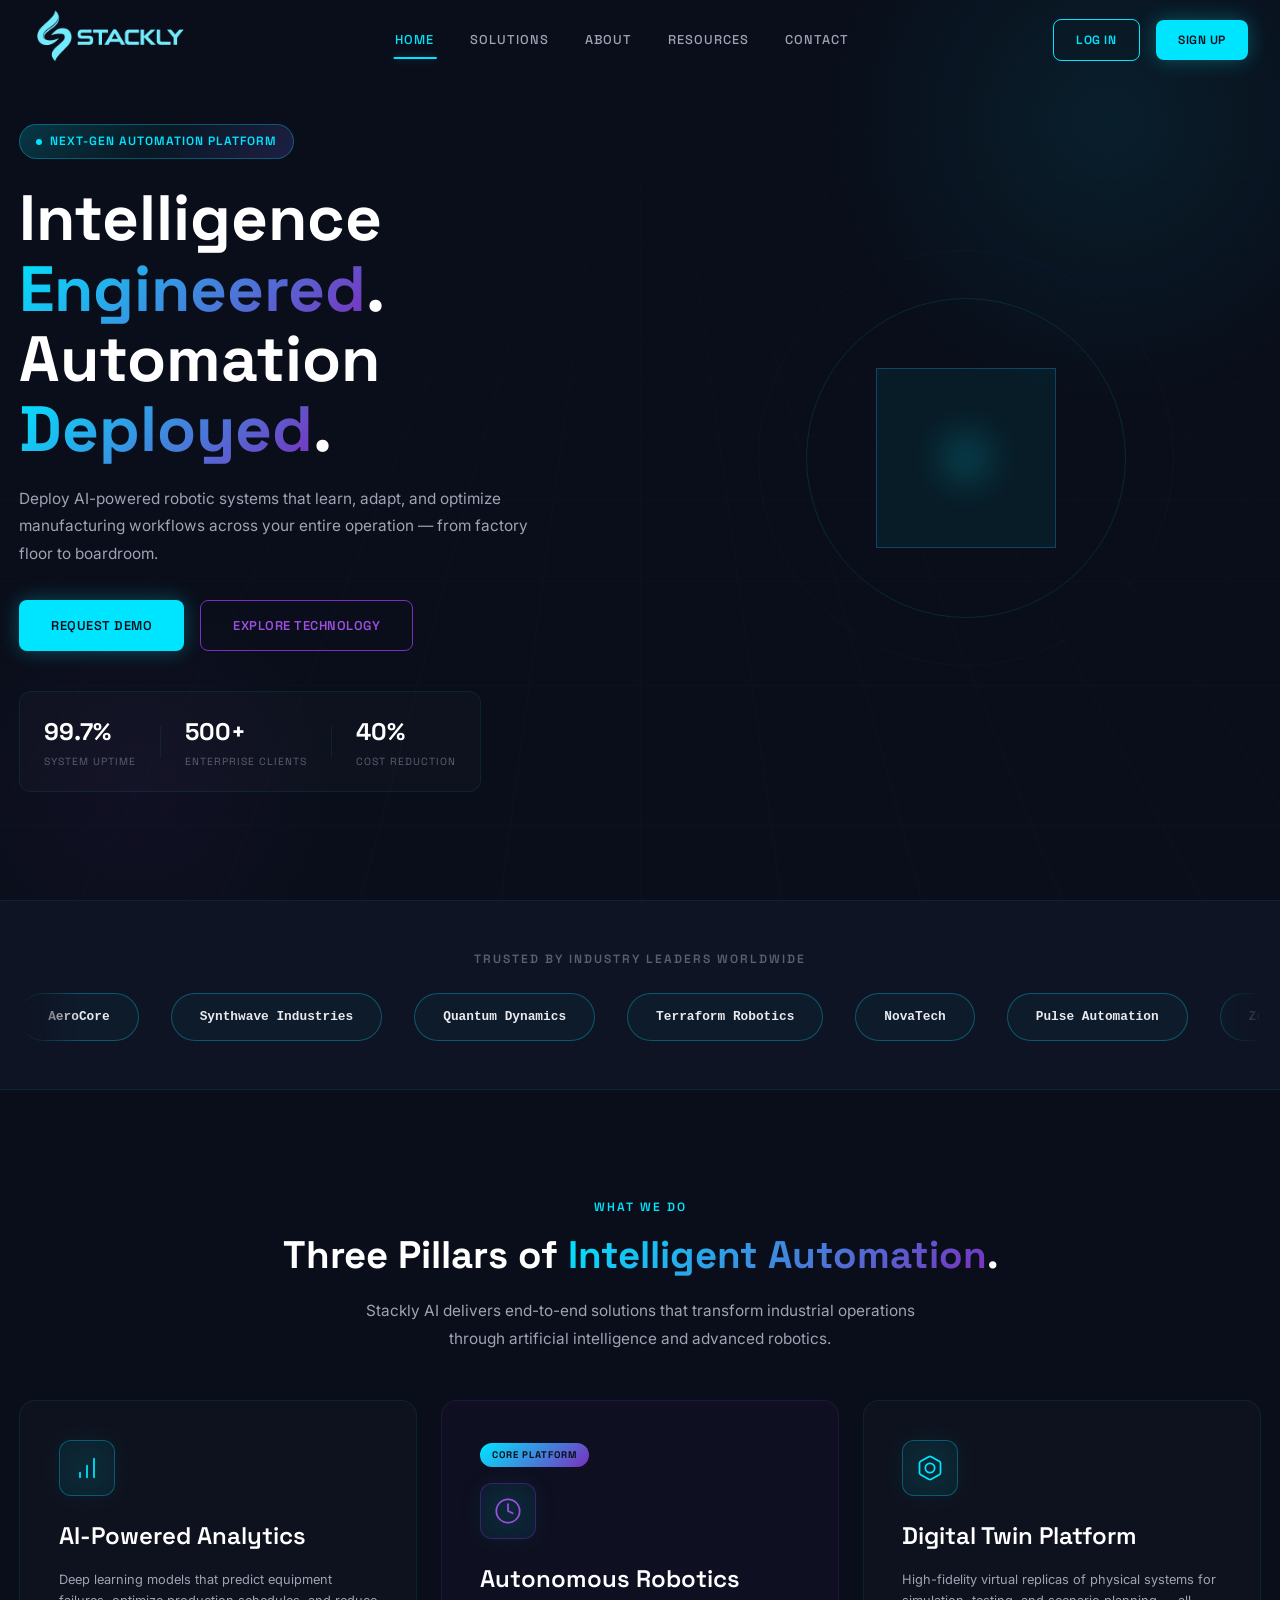
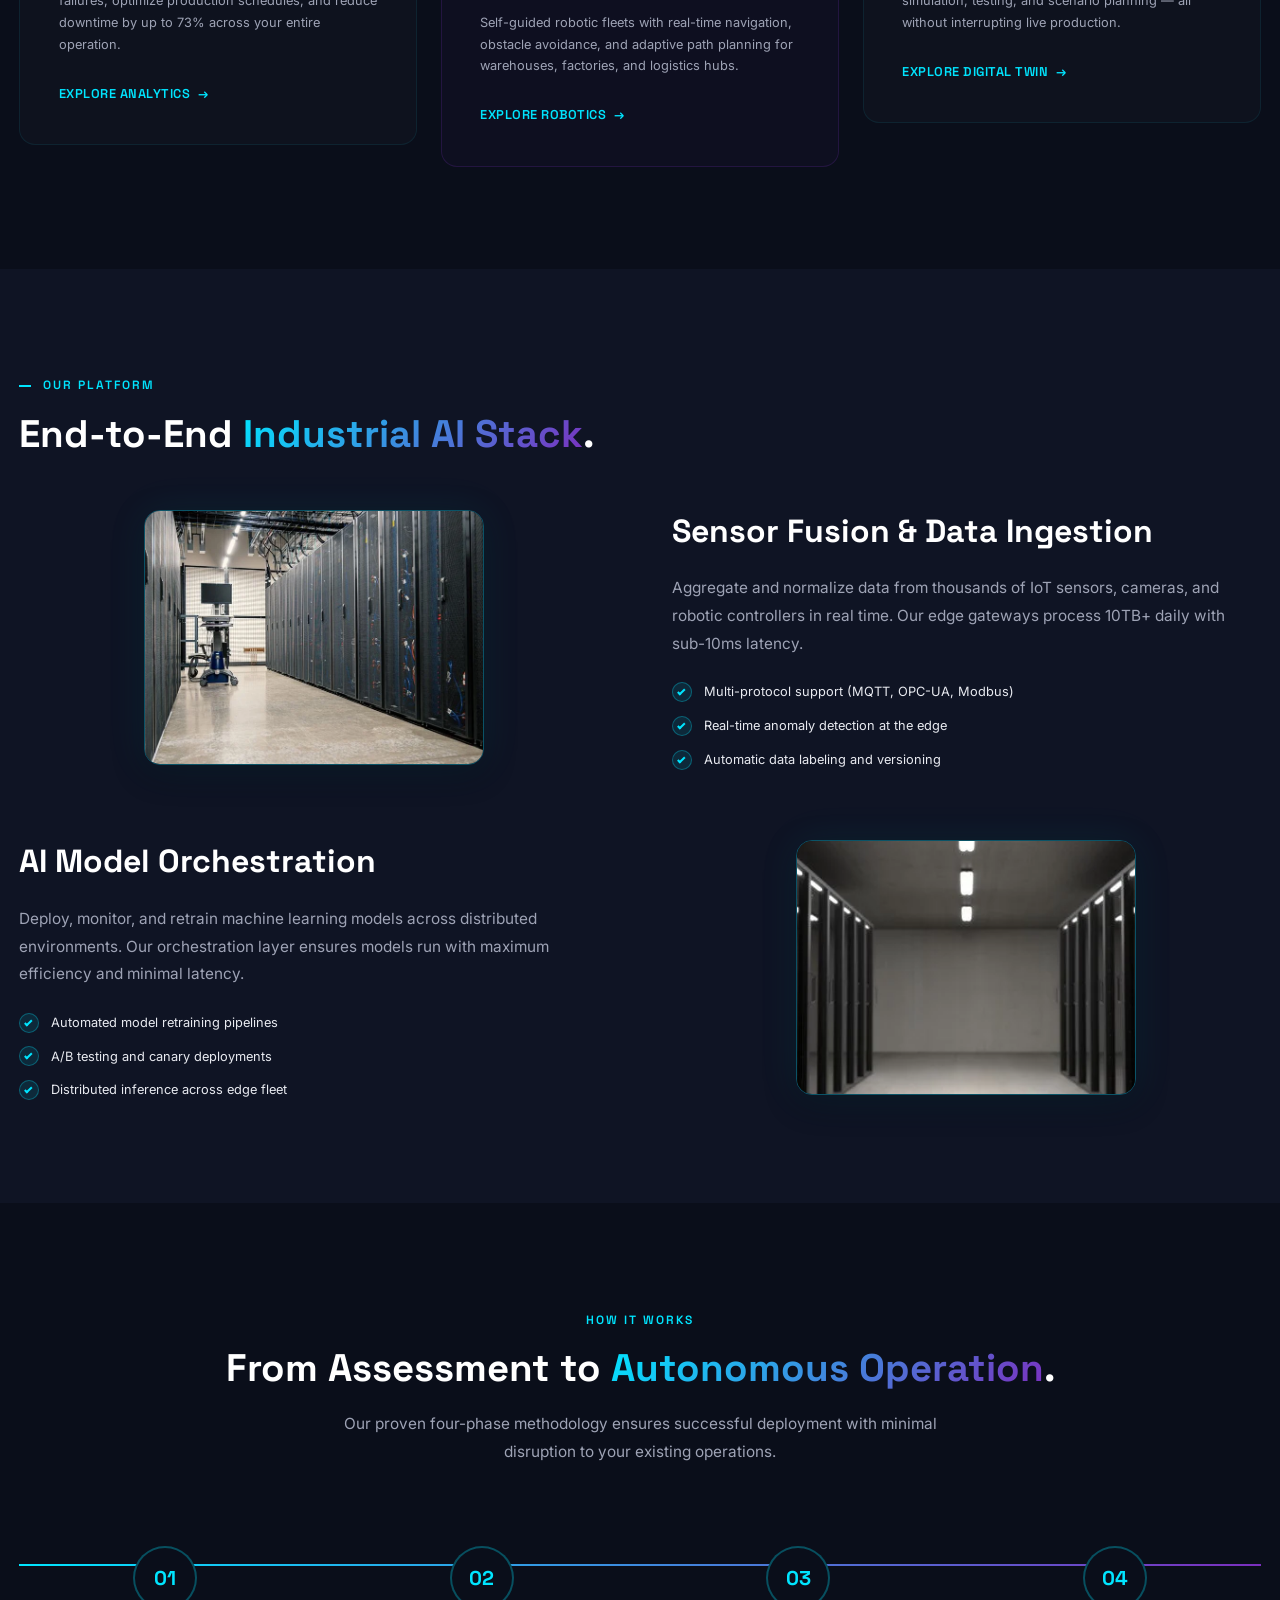
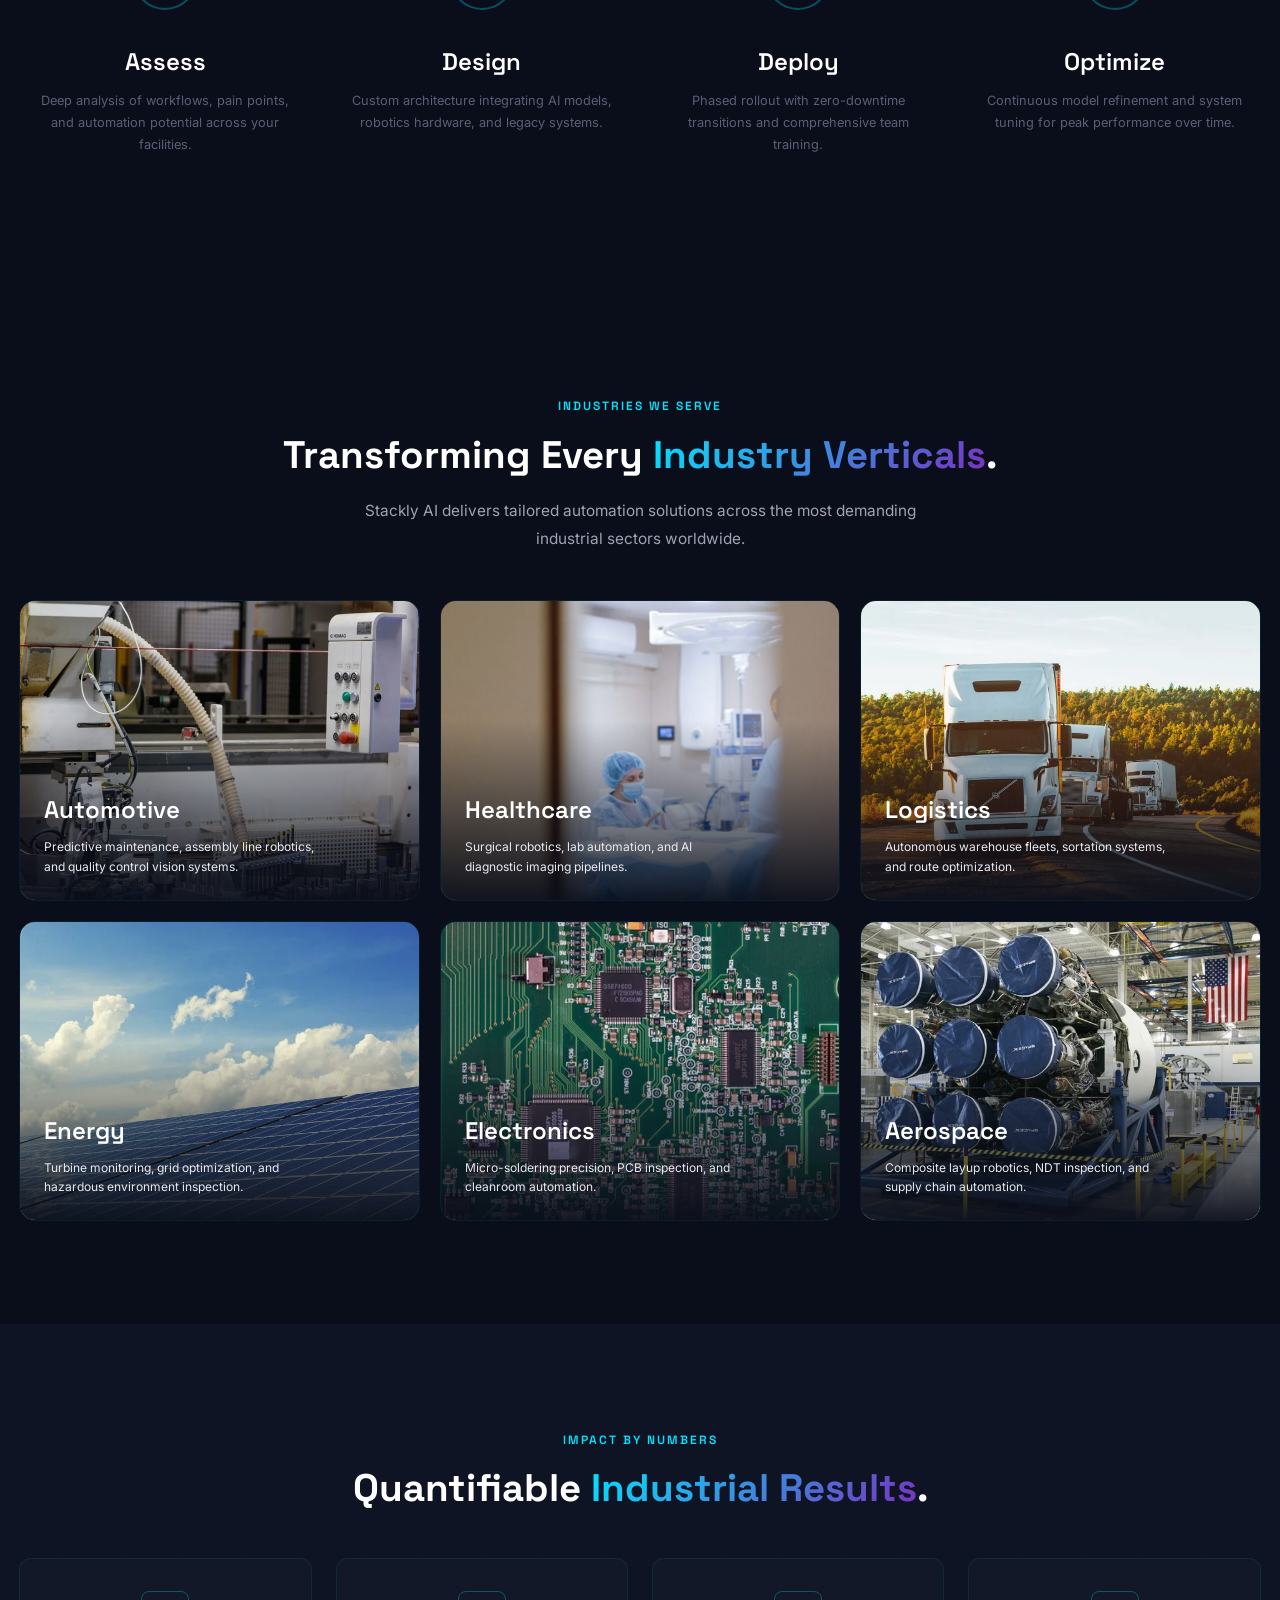
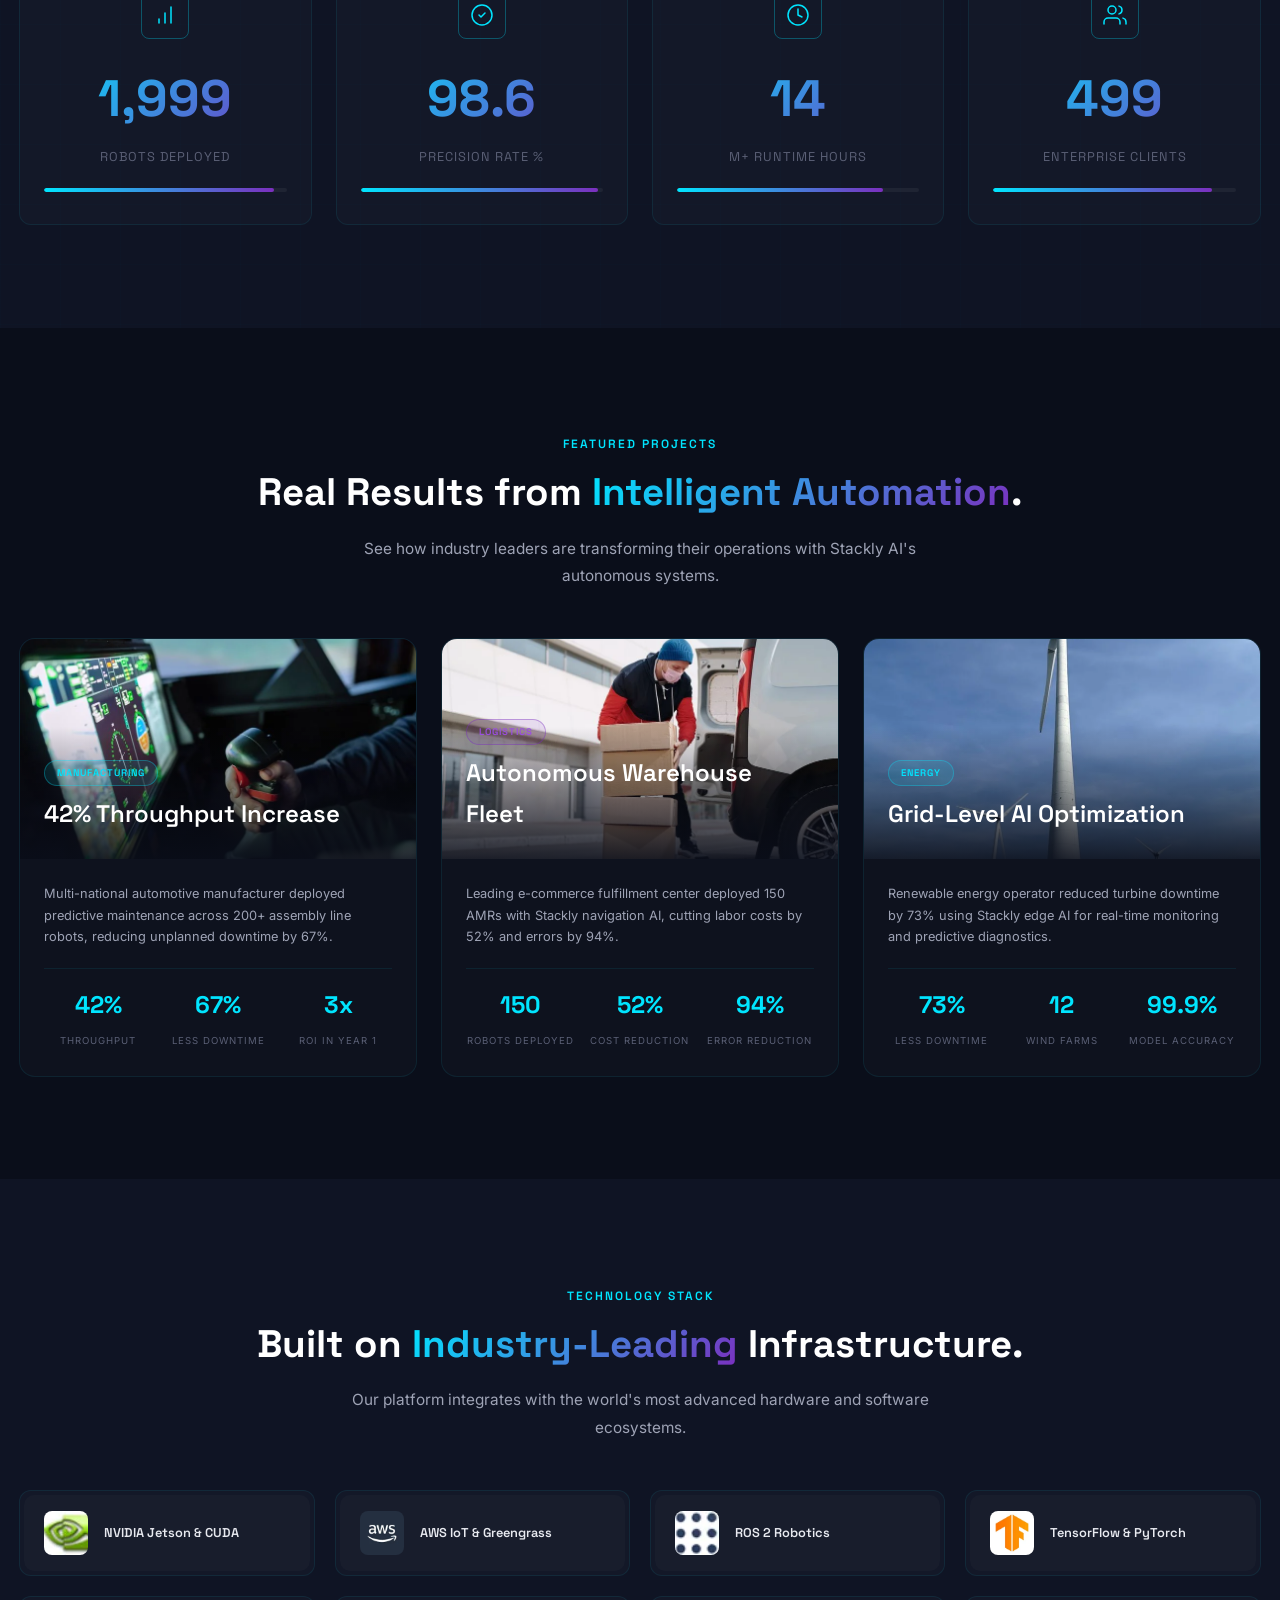
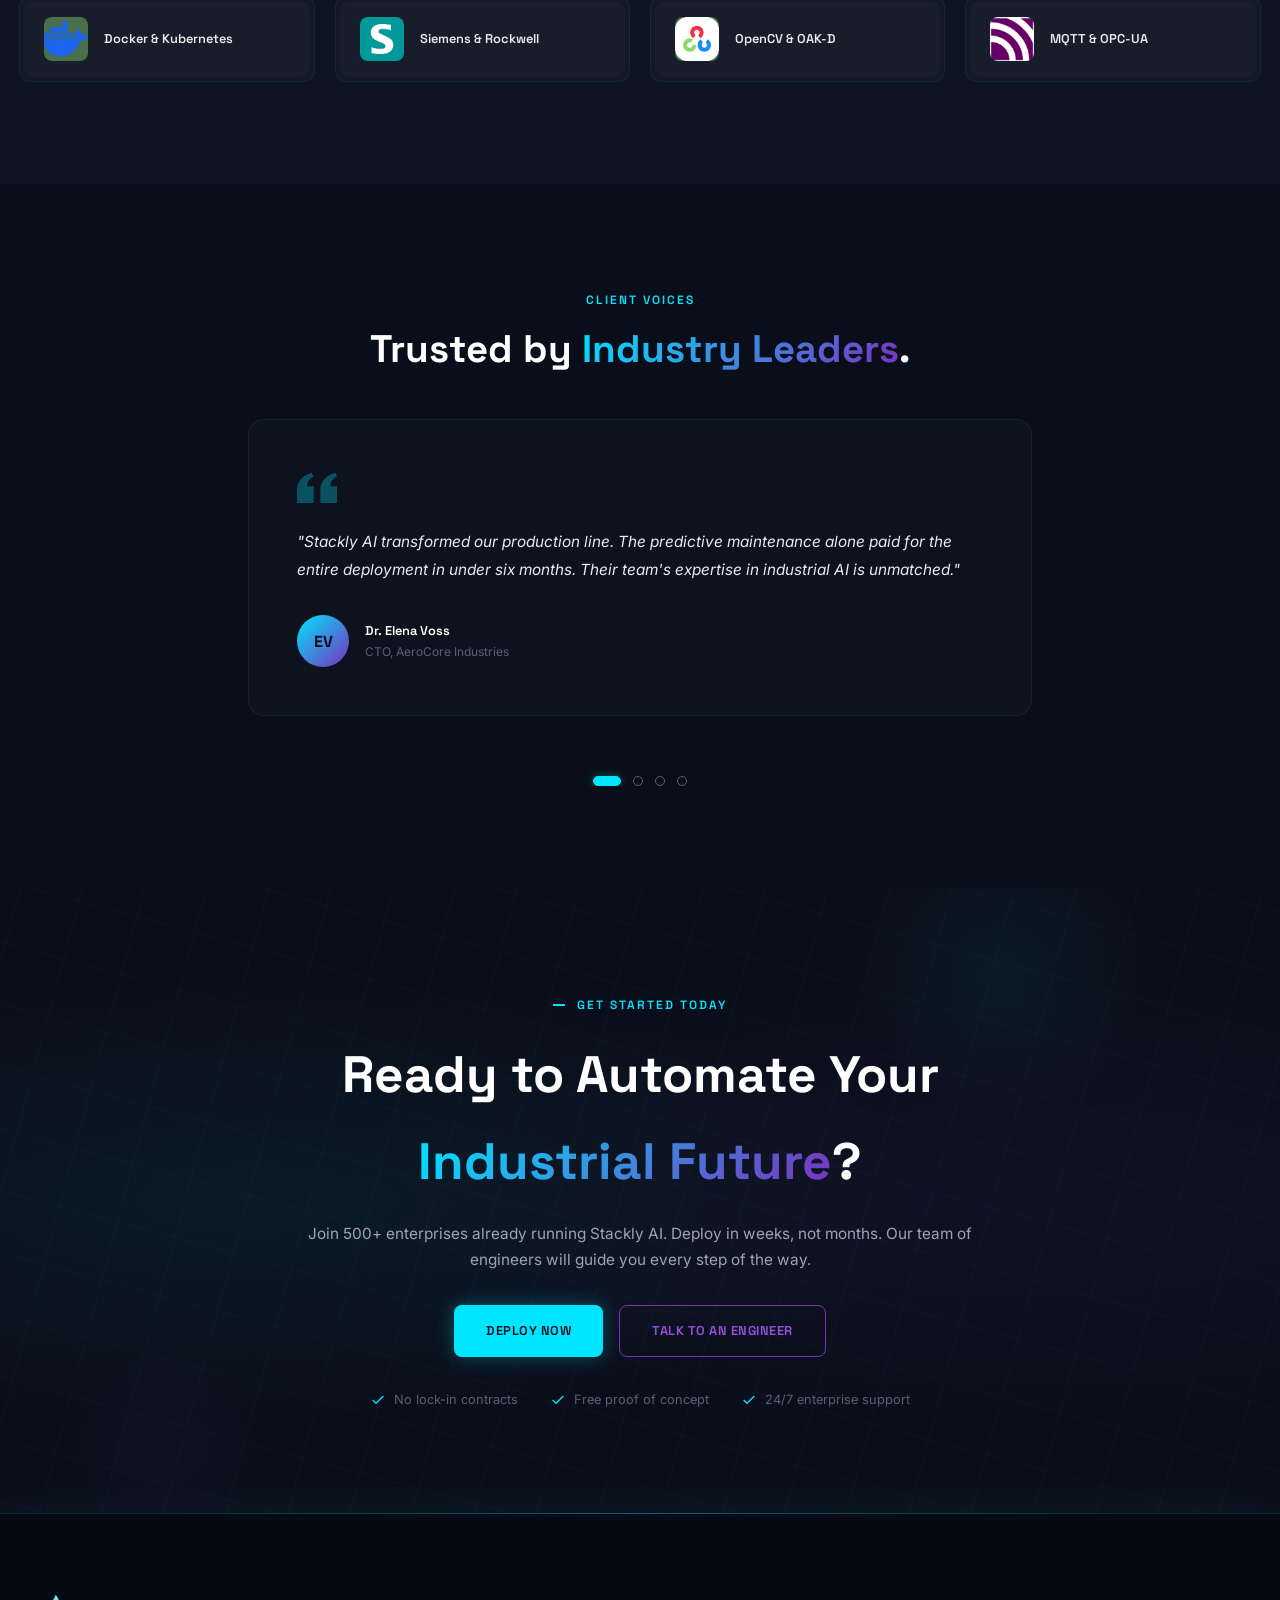
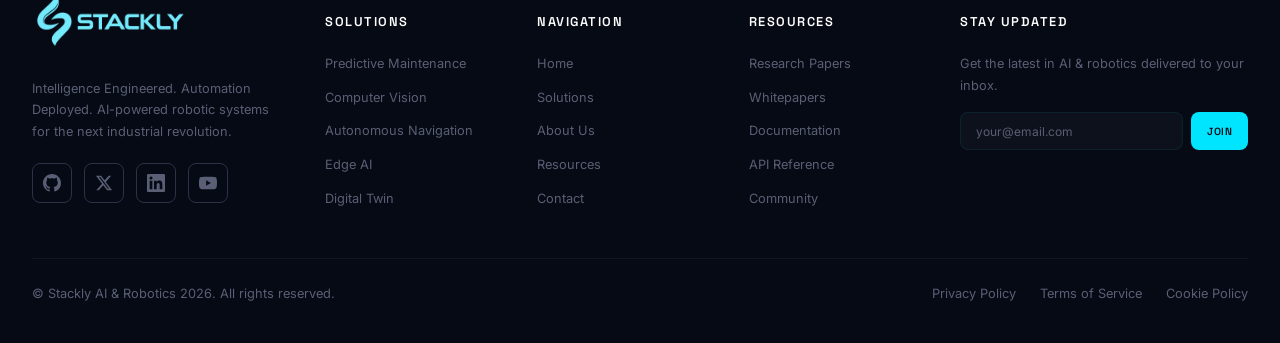
==== commit c739b582: "completed" ====
--- a/index.html
+++ b/index.html
@@ -99,8 +99,8 @@
           <h1 class="hero-title">Intelligence <span class="gradient-text">Engineered</span>.<br>Automation <span class="gradient-text">Deployed</span>.</h1>
           <p class="hero-desc">Deploy AI-powered robotic systems that learn, adapt, and optimize manufacturing workflows across your entire operation — from factory floor to boardroom.</p>
           <div class="hero-actions">
-            <a href="contact.html" class="btn btn-cyan magnetic">Request Demo</a>
-            <a href="#process" class="btn btn-violet magnetic">Explore Technology</a>
+            <a href="404.html" class="btn btn-cyan magnetic">Request Demo</a>
+            <a href="404.html" class="btn btn-violet magnetic">Explore Technology</a>
           </div>
           <div class="hero-metrics">
             <div class="hero-metric">
@@ -181,7 +181,7 @@
           </div>
           <h3 class="solution-title">AI-Powered Analytics</h3>
           <p class="solution-desc">Deep learning models that predict equipment failures, optimize production schedules, and reduce downtime by up to 73% across your entire operation.</p>
-          <a href="solutions.html" class="solution-link">Explore Analytics <span class="solution-link-arrow">&rarr;</span></a>
+          <a href="404.html" class="solution-link">Explore Analytics <span class="solution-link-arrow">&rarr;</span></a>
         </div>
         <div class="solution-card solution-card-featured tilt-card">
           <div class="solution-card-glow"></div>
@@ -191,7 +191,7 @@
           </div>
           <h3 class="solution-title">Autonomous Robotics</h3>
           <p class="solution-desc">Self-guided robotic fleets with real-time navigation, obstacle avoidance, and adaptive path planning for warehouses, factories, and logistics hubs.</p>
-          <a href="solutions.html" class="solution-link">Explore Robotics <span class="solution-link-arrow">&rarr;</span></a>
+          <a href="404.html" class="solution-link">Explore Robotics <span class="solution-link-arrow">&rarr;</span></a>
         </div>
         <div class="solution-card tilt-card">
           <div class="solution-card-glow"></div>
@@ -200,7 +200,7 @@
           </div>
           <h3 class="solution-title">Digital Twin Platform</h3>
           <p class="solution-desc">High-fidelity virtual replicas of physical systems for simulation, testing, and scenario planning — all without interrupting live production.</p>
-          <a href="solutions.html" class="solution-link">Explore Digital Twin <span class="solution-link-arrow">&rarr;</span></a>
+          <a href="404.html" class="solution-link">Explore Digital Twin <span class="solution-link-arrow">&rarr;</span></a>
         </div>
       </div>
     </div>
@@ -676,8 +676,8 @@
         <h2 class="cta-title">Ready to Automate Your <span class="gradient-text">Industrial Future</span>?</h2>
         <p class="cta-desc">Join 500+ enterprises already running Stackly AI. Deploy in weeks, not months. Our team of engineers will guide you every step of the way.</p>
         <div class="cta-actions">
-          <a href="contact.html" class="btn btn-cyan magnetic">Deploy Now</a>
-          <a href="contact.html" class="btn btn-violet magnetic">Talk to an Engineer</a>
+          <a href="404.html" class="btn btn-cyan magnetic">Deploy Now</a>
+          <a href="404.html" class="btn btn-violet magnetic">Talk to an Engineer</a>
         </div>
         <div class="cta-trust">
           <span class="cta-trust-item">
@@ -702,23 +702,23 @@
     <div class="footer-inner">
       <div class="footer-grid">
         <div class="footer-col">
-          <a href="index.html" class="header-logo" style="margin-bottom: 0.5rem;">
+          <a href="index.html" class="header-logo">
             <div class="header-logo-icon">
               <img src="assets/images/logo-stackly.webp" alt="Stackly AI" class="header-logo-img">
             </div>
           </a>
           <p class="footer-brand-desc">Intelligence Engineered. Automation Deployed. AI-powered robotic systems for the next industrial revolution.</p>
           <div class="footer-social">
-            <a href="#" aria-label="GitHub">
+            <a href="404.html" aria-label="GitHub">
               <svg viewBox="0 0 24 24" fill="currentColor"><path d="M12 0C5.37 0 0 5.37 0 12c0 5.31 3.435 9.795 8.205 11.385.6.105.825-.255.825-.57 0-.285-.015-1.23-.015-2.235-3.015.555-3.795-.735-4.035-1.41-.135-.345-.72-1.41-1.23-1.695-.42-.225-1.02-.78-.015-.795.945-.015 1.62.87 1.845 1.23 1.08 1.815 2.805 1.305 3.495.99.105-.78.42-1.305.765-1.605-2.67-.3-5.46-1.335-5.46-5.925 0-1.305.465-2.385 1.23-3.225-.12-.3-.54-1.53.12-3.18 0 0 1.005-.315 3.3 1.23.96-.27 1.98-.405 3-.405s2.04.135 3 .405c2.295-1.56 3.3-1.23 3.3-1.23.66 1.65.24 2.88.12 3.18.765.84 1.23 1.905 1.23 3.225 0 4.605-2.805 5.625-5.475 5.925.435.375.81 1.095.81 2.22 0 1.605-.015 2.895-.015 3.3 0 .315.225.69.825.57A12.02 12.02 0 0 0 24 12c0-6.63-5.37-12-12-12z"/></svg>
             </a>
-            <a href="#" aria-label="Twitter/X">
+            <a href="404.html" aria-label="Twitter/X">
               <svg viewBox="0 0 24 24" fill="currentColor"><path d="M18.244 2.25h3.308l-7.227 8.26 8.502 11.24H16.17l-5.214-6.817L4.99 21.75H1.68l7.73-8.835L1.254 2.25H8.08l4.713 6.231zm-1.161 17.52h1.833L7.084 4.126H5.117z"/></svg>
             </a>
-            <a href="#" aria-label="LinkedIn">
+            <a href="404.html" aria-label="LinkedIn">
               <svg viewBox="0 0 24 24" fill="currentColor"><path d="M20.447 20.452h-3.554v-5.569c0-1.328-.027-3.037-1.852-3.037-1.853 0-2.136 1.445-2.136 2.939v5.667H9.351V9h3.414v1.561h.046c.477-.9 1.637-1.85 3.37-1.85 3.601 0 4.267 2.37 4.267 5.455v6.286zM5.337 7.433a2.062 2.062 0 0 1-2.063-2.065 2.064 2.064 0 1 1 2.063 2.065zm1.782 13.019H3.555V9h3.564v11.452zM22.225 0H1.771C.792 0 0 .774 0 1.729v20.542C0 23.227.792 24 1.771 24h20.451C23.2 24 24 23.227 24 22.271V1.729C24 .774 23.2 0 22.222 0h.003z"/></svg>
             </a>
-            <a href="#" aria-label="YouTube">
+            <a href="404.html" aria-label="YouTube">
               <svg viewBox="0 0 24 24" fill="currentColor"><path d="M23.498 6.186a3.016 3.016 0 0 0-2.122-2.136C19.505 3.545 12 3.545 12 3.545s-7.505 0-9.377.505A3.017 3.017 0 0 0 .502 6.186C0 8.07 0 12 0 12s0 3.93.502 5.814a3.016 3.016 0 0 0 2.122 2.136c1.871.505 9.376.505 9.376.505s7.505 0 9.377-.505a3.015 3.015 0 0 0 2.122-2.136C24 15.93 24 12 24 12s0-3.93-.502-5.814zM9.545 15.568V8.432L15.818 12l-6.273 3.568z"/></svg>
             </a>
           </div>
@@ -726,49 +726,50 @@
         <div class="footer-col">
           <h4 class="footer-heading">Solutions</h4>
           <nav class="footer-links">
-            <a href="solutions.html">Predictive Maintenance</a>
-            <a href="solutions.html">Computer Vision</a>
-            <a href="solutions.html">Autonomous Navigation</a>
-            <a href="solutions.html">Edge AI</a>
-            <a href="solutions.html">Digital Twin</a>
+            <a href="404.html">Predictive Maintenance</a>
+            <a href="404.html">Computer Vision</a>
+            <a href="404.html">Autonomous Navigation</a>
+            <a href="404.html">Edge AI</a>
+            <a href="404.html">Digital Twin</a>
           </nav>
         </div>
         <div class="footer-col">
-          <h4 class="footer-heading">Company</h4>
+          <h4 class="footer-heading">Navigation</h4>
           <nav class="footer-links">
+            <a href="index.html">Home</a>
+            <a href="solutions.html">Solutions</a>
             <a href="about.html">About Us</a>
-            <a href="about.html">Careers</a>
+            <a href="resources.html">Resources</a>
             <a href="contact.html">Contact</a>
-            <a href="documentation.html">Documentation</a>
           </nav>
         </div>
         <div class="footer-col">
           <h4 class="footer-heading">Resources</h4>
           <nav class="footer-links">
-            <a href="resources.html">Research Papers</a>
-            <a href="resources.html">Whitepapers</a>
-            <a href="resources.html">Documentation</a>
-            <a href="resources.html">API Reference</a>
-            <a href="resources.html">Community</a>
+            <a href="404.html">Research Papers</a>
+            <a href="404.html">Whitepapers</a>
+            <a href="404.html">Documentation</a>
+            <a href="404.html">API Reference</a>
+            <a href="404.html">Community</a>
           </nav>
         </div>
         <div class="footer-col">
-          <h4 class="footer-heading">Contact</h4>
-          <nav class="footer-links">
-            <a href="contact.html">Get in Touch</a>
-            <a href="contact.html">Request Demo</a>
-            <a href="contact.html">Support</a>
-            <a href="contact.html">Partners</a>
-            <a href="signin.html">Client Portal</a>
-          </nav>
+          <h4 class="footer-heading">Stay Updated</h4>
+          <div class="footer-newsletter">
+            <p>Get the latest in AI & robotics delivered to your inbox.</p>
+            <form class="footer-newsletter-form" onsubmit="handleNewsletter(event, this)">
+              <input class="footer-newsletter-input" type="email" placeholder="your@email.com" required>
+              <button class="footer-newsletter-btn" type="submit">Join</button>
+            </form>
+          </div>
         </div>
       </div>
       <div class="footer-bottom">
         <span class="footer-copy">&copy; Stackly AI & Robotics 2026. All rights reserved.</span>
         <div class="footer-bottom-links">
-          <a href="#">Privacy Policy</a>
-          <a href="#">Terms of Service</a>
-          <a href="#">Cookie Policy</a>
+          <a href="404.html">Privacy Policy</a>
+          <a href="404.html">Terms of Service</a>
+          <a href="404.html">Cookie Policy</a>
         </div>
       </div>
     </div>
--- a/assets/css/style.css
+++ b/assets/css/style.css
@@ -23,7 +23,7 @@
   --font-heading: 'Space Grotesk', sans-serif;
   --font-body: 'Inter', sans-serif;
 
-  --max-width: 1200px;
+  --max-width: 1400px;
   --header-height: 80px;
 
   --fs-display: clamp(2.5rem, 5vw, 4.5rem);
@@ -158,6 +158,7 @@
 }
 .btn-cyan:hover {
   background: var(--clr-cyan-300);
+  color: var(--clr-navy-900);
   box-shadow: 0 0 30px var(--clr-cyan-glow);
   transform: translateY(-2px);
 }
--- a/assets/css/footer.css
+++ b/assets/css/footer.css
@@ -29,11 +29,40 @@
   margin-bottom: clamp(2rem, 4vw, 3rem);
 }
 
+.footer-col:first-child {
+  padding-top: 1.25rem;
+}
+
+.footer-col:first-child .header-logo {
+  display: block;
+  margin: 0;
+  padding: 0;
+  font-size: 0;
+  line-height: 0;
+}
+
+.footer-col:first-child .header-logo-icon {
+  display: block;
+  line-height: 0;
+  font-size: 0;
+}
+
+.footer-col:first-child .header-logo-img {
+  display: block;
+  width: 160px;
+  height: auto;
+  margin-top: -40px;
+}
+
+.footer-col:not(:first-child) {
+  padding-top: 1.25rem;
+}
+
 .footer-brand-desc {
   font-size: var(--fs-small);
   color: var(--clr-gray-500);
   line-height: 1.7;
-  margin: 1rem 0 1.25rem;
+  margin: 0 0 1.25rem;
   max-width: 280px;
 }
 .footer-social {
@@ -69,7 +98,7 @@
   text-transform: uppercase;
   letter-spacing: 1.5px;
   color: var(--clr-white);
-  margin-bottom: 1.25rem;
+  margin: 0 0 1.25rem;
 }
 .footer-links {
   display: flex;
@@ -97,7 +126,7 @@
   gap: 1rem;
 }
 .footer-copy {
-  font-size: var(--fs-tiny);
+  font-size: var(--fs-small);
   color: var(--clr-gray-500);
 }
 .footer-bottom-links {
@@ -105,7 +134,7 @@
   gap: 1.5rem;
 }
 .footer-bottom-links a {
-  font-size: var(--fs-tiny);
+  font-size: var(--fs-small);
   color: var(--clr-gray-500);
   transition: color var(--transition);
 }
@@ -127,9 +156,134 @@
     gap: 2rem;
   }
 }
+/* ── Newsletter ── */
+.footer-newsletter p {
+  font-size: var(--fs-small);
+  color: var(--clr-gray-500);
+  line-height: 1.7;
+  margin-bottom: 1rem;
+}
+
+.footer-newsletter-form {
+  display: flex;
+  gap: 0.5rem;
+}
+
+.footer-newsletter-input {
+  flex: 1;
+  padding: 0.65rem 0.9rem;
+  border-radius: 8px;
+  border: 1px solid rgba(0, 229, 255, 0.08);
+  background: rgba(255, 255, 255, 0.03);
+  color: var(--clr-white);
+  font-family: var(--font-body);
+  font-size: 0.75rem;
+  outline: none;
+  transition: all 0.3s ease;
+  min-width: 0;
+}
+
+.footer-newsletter-input::placeholder {
+  color: var(--clr-gray-500);
+}
+
+.footer-newsletter-input:focus {
+  border-color: var(--clr-cyan-400);
+  box-shadow: 0 0 15px rgba(0, 229, 255, 0.05);
+}
+
+.footer-newsletter-btn {
+  padding: 0.65rem 1rem;
+  border: none;
+  border-radius: 8px;
+  background: var(--clr-cyan-400);
+  color: var(--clr-navy-900);
+  font-family: var(--font-heading);
+  font-size: 0.65rem;
+  font-weight: 600;
+  text-transform: uppercase;
+  letter-spacing: 0.5px;
+  cursor: pointer;
+  transition: all 0.3s ease;
+  white-space: nowrap;
+  flex-shrink: 0;
+}
+
+.footer-newsletter-btn:hover {
+  background: var(--clr-cyan-300);
+  box-shadow: 0 0 20px var(--clr-cyan-glow);
+  transform: translateY(-1px);
+}
+
+.footer-newsletter-success {
+  font-size: var(--fs-small);
+  color: #00CC88;
+  display: flex;
+  align-items: center;
+  gap: 0.5rem;
+  padding: 0.5rem 0;
+  animation: auth-fade-up 0.3s ease both;
+}
+
+.footer-newsletter-success svg {
+  width: 16px;
+  height: 16px;
+  flex-shrink: 0;
+}
+
+/* ── Responsive ── */
+@media (max-width: 1024px) {
+  .footer-grid {
+    grid-template-columns: 1fr 1fr 1fr;
+  }
+  .footer-grid .footer-col:first-child {
+    grid-column: 1 / -1;
+  }
+}
+@media (max-width: 768px) {
+  .footer-grid {
+    grid-template-columns: 1fr 1fr;
+    gap: 2rem;
+  }
+}
 @media (max-width: 480px) {
   .footer-grid {
     grid-template-columns: 1fr;
+    text-align: center;
+  }
+  .footer-col:first-child .header-logo {
+    display: flex;
+    justify-content: center;
+  }
+  .footer-col:first-child .header-logo-icon {
+    display: flex;
+    justify-content: center;
+  }
+  .footer-brand-desc {
+    margin-left: auto;
+    margin-right: auto;
+  }
+  .footer-social {
+    justify-content: center;
+  }
+  .footer-social a {
+    width: 34px;
+    height: 34px;
+  }
+  .footer-social svg {
+    width: 14px;
+    height: 14px;
+  }
+  .footer-links {
+    align-items: center;
+  }
+  .footer-newsletter-form {
+    flex-direction: column;
+    align-items: center;
+  }
+  .footer-newsletter-input {
+    width: 100%;
+    text-align: center;
   }
   .footer-bottom {
     flex-direction: column;
--- a/assets/css/responsive.css
+++ b/assets/css/responsive.css
@@ -6,7 +6,7 @@
 /* 1440px and below */
 @media (max-width: 1440px) {
   .container {
-    max-width: 1140px;
+    max-width: 1280px;
   }
 }
 
@@ -417,3 +417,1046 @@
     height: 16px;
   }
 }
+
+/* ============================================
+   SOLUTIONS PAGE RESPONSIVE
+   ============================================ */
+
+/* 1024px and below */
+@media (max-width: 1024px) {
+  .solutions-hero-grid {
+    grid-template-columns: 1fr;
+    text-align: center;
+  }
+  .solutions-hero-desc {
+    margin: 0 auto 2rem;
+  }
+  .solutions-hero-actions {
+    justify-content: center;
+  }
+  .solutions-hero-tags {
+    justify-content: center;
+  }
+  .solutions-hero-visual {
+    display: none;
+  }
+  .solutions-hero-scroll {
+    display: none;
+  }
+  .challenge-pair {
+    grid-template-columns: 1fr;
+    gap: 1rem;
+  }
+  .challenge-connector {
+    transform: rotate(90deg);
+    margin: 0 auto;
+  }
+  .challenge-problem {
+    text-align: left;
+  }
+  .challenge-problem::before {
+    right: auto;
+    left: 0;
+    width: 100%;
+    height: 3px;
+  }
+  .ai-panel-grid {
+    grid-template-columns: 1fr;
+    gap: 2rem;
+  }
+  .ai-panel-visual {
+    order: -1;
+  }
+  .digital-twin-grid {
+    grid-template-columns: 1fr;
+    gap: 2rem;
+  }
+  .digital-twin-visual {
+    order: -1;
+  }
+  .iot-grid {
+    grid-template-columns: repeat(2, 1fr);
+  }
+  .advantage-table {
+    font-size: var(--fs-tiny);
+  }
+  .advantage-col {
+    padding: 0.75rem 1rem;
+  }
+}
+
+/* 768px and below */
+@media (max-width: 768px) {
+  .robotics-grid {
+    grid-template-columns: 1fr;
+    max-width: 480px;
+    margin: 0 auto;
+  }
+  .iot-grid {
+    grid-template-columns: 1fr;
+    max-width: 400px;
+    margin: 0 auto;
+  }
+  .arch-cards {
+    grid-template-columns: 1fr;
+    max-width: 420px;
+    margin: 0 auto;
+  }
+  .robotics-banner-img,
+  .iot-banner-img {
+    max-width: 100%;
+  }
+  .solutions-hero-tag-item {
+    font-size: 0.55rem;
+    padding: 0.3rem 0.75rem;
+  }
+  .solutions-cta-actions {
+    flex-direction: column;
+    align-items: center;
+  }
+  .solutions-cta-trust {
+    flex-direction: column;
+    align-items: center;
+    gap: 0.75rem;
+  }
+}
+
+/* 480px and below */
+@media (max-width: 480px) {
+  .solutions-hero-title {
+    font-size: var(--fs-h1);
+  }
+  .ai-tab-nav {
+    gap: 0;
+  }
+  .ai-tab-label {
+    padding: 0.75rem 1rem;
+    font-size: var(--fs-tiny);
+  }
+  .ai-tab-label svg {
+    display: none;
+  }
+  .advantage-header {
+    grid-template-columns: 1fr 1fr;
+  }
+  .advantage-row {
+    grid-template-columns: 1fr 1fr;
+  }
+  .advantage-col-feature {
+    display: none;
+  }
+  .advantage-header .advantage-col-feature {
+    display: none;
+  }
+  .advantage-col-traditional {
+    display: none;
+  }
+  .advantage-header .advantage-col-traditional {
+    display: none;
+  }
+  .advantage-col-stackly {
+    grid-column: 1 / -1;
+    justify-content: center;
+    text-align: center;
+  }
+  .advantage-header .advantage-col-stackly {
+    grid-column: 1 / -1;
+    text-align: center;
+    justify-content: center;
+  }
+  .challenge-pair {
+    gap: 0.75rem;
+  }
+  .challenge-problem,
+  .challenge-solution {
+    padding: 1.25rem;
+  }
+  .solutions-cta-title {
+    font-size: var(--fs-h2);
+  }
+  .solutions-cta-desc {
+    font-size: var(--fs-small);
+  }
+  .solutions-cta-actions {
+    flex-direction: column;
+    align-items: stretch;
+  }
+  .solutions-cta-actions .btn {
+    justify-content: center;
+  }
+}
+
+/* 320px and below */
+@media (max-width: 320px) {
+  .ai-panel-title {
+    font-size: var(--fs-h4);
+  }
+  .solution-img {
+    max-width: 260px;
+  }
+  .digital-twin-img {
+    max-width: 260px;
+  }
+  .arch-img {
+    max-width: 100%;
+  }
+  .robotics-card {
+    padding: 1rem;
+  }
+  .robotics-card-title {
+    font-size: 1rem;
+  }
+  .iot-card {
+    padding: 1rem;
+  }
+  .iot-card-title {
+    font-size: 1rem;
+  }
+  .advantage-col {
+    padding: 0.5rem 0.75rem;
+    font-size: 0.6rem;
+  }
+}
+
+/* ============================================
+   ABOUT PAGE RESPONSIVE
+   ============================================ */
+
+/* 1024px and below */
+@media (max-width: 1024px) {
+  .about-hero-grid {
+    grid-template-columns: 1fr;
+  }
+  .about-story-grid {
+    grid-template-columns: 1fr;
+    gap: 2rem;
+  }
+  .about-story-visual {
+    order: -1;
+  }
+  .about-team-grid {
+    grid-template-columns: repeat(2, 1fr);
+  }
+  .about-milestones-steps {
+    grid-template-columns: repeat(3, 1fr);
+    gap: 2rem;
+  }
+  .about-milestones-line {
+    display: none;
+  }
+  .about-culture-grid {
+    grid-template-columns: 1fr;
+    gap: 2rem;
+  }
+  .about-culture-visual {
+    order: -1;
+  }
+}
+
+/* 768px and below */
+@media (max-width: 768px) {
+  .about-hero-stats {
+    flex-direction: column;
+    align-items: flex-start;
+    gap: 1rem;
+  }
+  .about-hero-stat-divider {
+    display: none;
+  }
+  .about-hero-scroll {
+    display: none;
+  }
+  .about-values-grid {
+    grid-template-columns: repeat(2, 1fr);
+  }
+  .about-team-grid {
+    grid-template-columns: repeat(2, 1fr);
+    max-width: 480px;
+    margin: 0 auto;
+  }
+  .about-milestones-steps {
+    grid-template-columns: repeat(2, 1fr);
+  }
+  .about-numbers-grid {
+    grid-template-columns: repeat(2, 1fr);
+  }
+  .about-culture-actions {
+    flex-direction: column;
+    align-items: stretch;
+  }
+  .about-culture-actions .btn {
+    justify-content: center;
+  }
+  .about-hero-actions {
+    flex-direction: column;
+    align-items: stretch;
+  }
+  .about-hero-actions .btn {
+    justify-content: center;
+  }
+}
+
+/* 480px and below */
+@media (max-width: 480px) {
+  .about-hero-title {
+    font-size: var(--fs-h1);
+  }
+  .about-hero-stats {
+    flex-direction: column;
+    align-items: flex-start;
+  }
+  .about-hero-stat-value {
+    font-size: var(--fs-h4);
+  }
+  .about-story-title {
+    font-size: var(--fs-h2);
+  }
+  .about-mission-grid {
+    grid-template-columns: 1fr;
+  }
+  .about-values-grid {
+    grid-template-columns: 1fr;
+    max-width: 360px;
+    margin: 0 auto;
+  }
+  .about-team-grid {
+    grid-template-columns: 1fr;
+    max-width: 360px;
+  }
+  .about-milestones-steps {
+    grid-template-columns: 1fr;
+  }
+  .about-milestone-step {
+    max-width: 300px;
+    margin: 0 auto;
+  }
+  .about-numbers-grid {
+    grid-template-columns: 1fr;
+    max-width: 360px;
+    margin: 0 auto;
+  }
+  .about-culture-title {
+    font-size: var(--fs-h2);
+  }
+}
+
+/* 320px and below */
+@media (max-width: 320px) {
+  .about-hero-stat {
+    width: 100%;
+  }
+  .about-hero-stat-value {
+    font-size: var(--fs-h4);
+  }
+  .about-team-body {
+    padding: 1rem;
+  }
+  .about-team-name {
+    font-size: 1rem;
+  }
+  .about-team-role {
+    font-size: 0.55rem;
+  }
+  .about-team-bio {
+    font-size: 0.65rem;
+  }
+  .about-value-card {
+    padding: 1.25rem;
+  }
+  .about-value-title {
+    font-size: 1rem;
+  }
+  .about-value-desc {
+    font-size: 0.65rem;
+  }
+  .about-milestone-title {
+    font-size: var(--fs-tiny);
+  }
+  .about-milestone-desc {
+    font-size: 0.55rem;
+  }
+  .about-numbers-number {
+    font-size: 1.75rem;
+  }
+  .about-numbers-label {
+    font-size: var(--fs-tiny);
+  }
+  .about-culture-feature {
+    font-size: 0.65rem;
+  }
+}
+
+/* ============================================
+   RESOURCES PAGE RESPONSIVE
+   ============================================ */
+
+/* 1024px and below */
+@media (max-width: 1024px) {
+  .resources-hero-split {
+    grid-template-columns: 1fr;
+    gap: 2rem;
+    text-align: center;
+  }
+  .resources-hero-content {
+    max-width: 100%;
+  }
+  .resources-hero-visual {
+    display: none;
+  }
+  .resources-hero-scroll {
+    display: none;
+  }
+  .resources-hero-search {
+    margin: 0 auto 1.75rem;
+  }
+  .resources-hero-actions {
+    justify-content: center;
+  }
+  .resources-hero-popular {
+    justify-content: center;
+  }
+  .resources-papers-featured {
+    grid-template-columns: 1fr;
+  }
+  .resources-papers-featured-visual {
+    min-height: 240px;
+  }
+  .resources-papers-featured-body {
+    padding: 1.5rem;
+  }
+  .resources-papers-featured-title {
+    font-size: var(--fs-h4);
+  }
+  .resources-paper-card {
+    width: 220px;
+  }
+  .resources-whitepapers-grid {
+    grid-template-columns: 1fr;
+    gap: 2rem;
+  }
+  .resources-whitepapers-featured {
+    max-width: 500px;
+    margin: 0 auto;
+  }
+  .resources-cases-bento {
+    grid-template-columns: 1fr;
+  }
+  .resources-cases-featured {
+    grid-column: 1 / -1;
+    grid-row: auto;
+    min-height: 0;
+  }
+  .resources-cases-featured-img {
+    height: 200px;
+  }
+  .resources-cases-card-img {
+    width: 160px;
+  }
+  .resources-docs-grid {
+    grid-template-columns: repeat(2, 1fr);
+  }
+  .resources-videos-card {
+    width: 280px;
+  }
+  .resources-blog-masonry {
+    columns: 2;
+  }
+  .resources-events-timeline {
+    max-width: 100%;
+  }
+  .resources-events-item {
+    grid-template-columns: 1fr;
+    gap: 1rem;
+    text-align: center;
+    margin-bottom: 1.5rem;
+  }
+  .resources-events-item-left .resources-events-card,
+  .resources-events-item-right .resources-events-card {
+    grid-column: 1 / -1;
+  }
+  .resources-events-dot {
+    display: none;
+  }
+  .resources-events-empty {
+    display: none;
+  }
+  .resources-events-timeline::before {
+    display: none;
+  }
+  .resources-newsletter-split {
+    grid-template-columns: 1fr;
+    gap: 2rem;
+    text-align: center;
+  }
+  .resources-newsletter-visual {
+    display: none;
+  }
+  .resources-newsletter-content {
+    max-width: 100%;
+    margin: 0 auto;
+  }
+  .resources-newsletter-form {
+    max-width: 420px;
+    margin: 0 auto 1rem;
+  }
+  .resources-newsletter-trust {
+    justify-content: center;
+  }
+}
+
+/* 768px and below */
+@media (max-width: 768px) {
+  .resources-hero-graph {
+    width: 260px;
+    height: 260px;
+  }
+  .resources-graph-node {
+    width: 44px;
+    height: 44px;
+    font-size: 0.4rem;
+  }
+  .resources-graph-node-1 {
+    width: 56px;
+    height: 56px;
+    font-size: 0.45rem;
+  }
+  .resources-hero-title {
+    font-size: var(--fs-h1);
+  }
+  .resources-hero-search {
+    flex-direction: column;
+    max-width: 360px;
+  }
+  .resources-hero-search .btn {
+    width: 100%;
+    justify-content: center;
+  }
+  .resources-hero-actions {
+    flex-direction: column;
+    align-items: center;
+  }
+  .resources-hero-actions .btn {
+    width: 100%;
+    justify-content: center;
+    max-width: 360px;
+  }
+  .resources-hero-popular {
+    flex-direction: column;
+    align-items: center;
+  }
+  .resources-papers-scroll {
+    mask-image: none;
+    -webkit-mask-image: none;
+  }
+  .resources-papers-track {
+    display: grid;
+    grid-template-columns: 1fr;
+    width: 100%;
+    animation: none;
+  }
+  .resources-paper-card {
+    width: 100%;
+  }
+  .resources-whitepapers-featured {
+    max-width: 100%;
+  }
+  .resources-cases-bento {
+    gap: 1rem;
+  }
+  .resources-cases-featured-img {
+    height: 180px;
+  }
+  .resources-cases-featured-body {
+    padding: 1.25rem;
+  }
+  .resources-cases-featured-stats {
+    flex-direction: column;
+    gap: 0.75rem;
+  }
+  .resources-cases-card {
+    flex-direction: column;
+  }
+  .resources-cases-card-img {
+    width: 100%;
+    height: 180px;
+  }
+  .resources-cases-card-img::after {
+    background: linear-gradient(180deg, transparent 50%, rgba(10, 14, 26, 0.8));
+  }
+  .resources-docs-grid {
+    grid-template-columns: 1fr;
+    max-width: 420px;
+    margin: 0 auto;
+  }
+  .resources-docs-card-header {
+    flex-direction: column;
+    text-align: center;
+  }
+  .resources-docs-card-preview {
+    font-size: 0.55rem;
+    padding: 0.75rem 1rem;
+    margin: 1rem;
+  }
+  .resources-docs-card-footer {
+    text-align: center;
+  }
+  .resources-videos-scroll {
+    display: grid;
+    grid-template-columns: 1fr;
+    overflow: visible;
+    scroll-snap-type: none;
+  }
+  .resources-videos-card {
+    width: 100%;
+  }
+  .resources-blog-masonry {
+    columns: 1;
+  }
+  .resources-blog-card-img {
+    height: 180px;
+  }
+  .resources-events-card {
+    text-align: left;
+  }
+  .resources-tools-grid {
+    grid-template-columns: 1fr;
+    max-width: 420px;
+  }
+  .resources-tools-card {
+    padding: 1.25rem;
+  }
+  .resources-newsletter-title {
+    font-size: var(--fs-h2);
+  }
+  .resources-newsletter-form {
+    flex-direction: column;
+    max-width: 360px;
+  }
+  .resources-newsletter-form .btn {
+    width: 100%;
+    justify-content: center;
+  }
+  .resources-newsletter-trust {
+    flex-direction: column;
+    align-items: center;
+    gap: 0.75rem;
+  }
+}
+
+/* 480px and below */
+@media (max-width: 480px) {
+  .resources-hero-title {
+    font-size: var(--fs-h2);
+  }
+  .resources-hero-desc {
+    font-size: var(--fs-small);
+  }
+  .resources-hero-tag {
+    font-size: 0.5rem;
+    padding: 0.3rem 0.75rem;
+  }
+  .resources-hero-search input {
+    padding: 0.75rem 1rem;
+  }
+  .resources-papers-featured-title {
+    font-size: var(--fs-h4);
+  }
+  .resources-papers-featured-desc {
+    font-size: 0.65rem;
+  }
+  .resources-whitepapers-title {
+    font-size: var(--fs-h4);
+  }
+  .resources-whitepapers-body {
+    padding: 1.25rem;
+  }
+  .resources-whitepapers-item {
+    flex-direction: column;
+    text-align: center;
+  }
+  .resources-whitepapers-item-content {
+    text-align: center;
+  }
+  .resources-whitepapers-item-title {
+    white-space: normal;
+  }
+  .resources-cases-featured-title {
+    font-size: var(--fs-h4);
+  }
+  .resources-cases-featured-desc {
+    font-size: 0.65rem;
+  }
+  .resources-cases-stat-value {
+    font-size: var(--fs-h4);
+  }
+  .resources-cases-card-body {
+    padding: 1.25rem;
+  }
+  .resources-docs-card-name {
+    font-size: var(--fs-h4);
+  }
+  .resources-videos-title {
+    font-size: var(--fs-small);
+  }
+  .resources-blog-card-title {
+    font-size: 0.75rem;
+  }
+  .resources-events-card-title {
+    font-size: var(--fs-h4);
+  }
+  .resources-events-card-desc {
+    font-size: var(--fs-small);
+  }
+  .resources-tools-card-name {
+    font-size: var(--fs-h4);
+  }
+  .resources-tools-card-desc {
+    font-size: var(--fs-small);
+  }
+  .resources-tools-card-platforms {
+    flex-wrap: wrap;
+  }
+  .resources-newsletter-title {
+    font-size: var(--fs-h2);
+  }
+  .resources-newsletter-desc {
+    font-size: var(--fs-small);
+  }
+}
+
+/* 320px and below */
+@media (max-width: 320px) {
+  .resources-hero-title {
+    font-size: 1.5rem;
+  }
+  .resources-hero-desc {
+    font-size: 0.65rem;
+  }
+  .resources-hero-popular-tag {
+    font-size: 0.5rem;
+    padding: 0.2rem 0.6rem;
+  }
+  .resources-papers-featured-body {
+    padding: 1rem;
+  }
+  .resources-papers-featured-title {
+    font-size: 1rem;
+  }
+  .resources-papers-featured-desc {
+    font-size: 0.6rem;
+  }
+  .resources-papers-featured-meta span {
+    font-size: 0.5rem;
+  }
+  .resources-paper-card {
+    padding: 1rem;
+  }
+  .resources-paper-card-title {
+    font-size: 0.7rem;
+  }
+  .resources-paper-card-desc {
+    font-size: 0.55rem;
+  }
+  .resources-whitepapers-img {
+    height: 160px;
+  }
+  .resources-whitepapers-title {
+    font-size: 1rem;
+  }
+  .resources-whitepapers-desc {
+    font-size: 0.6rem;
+  }
+  .resources-whitepapers-item {
+    padding: 0.75rem;
+  }
+  .resources-cases-featured-stats {
+    flex-direction: column;
+    gap: 0.5rem;
+  }
+  .resources-cases-stat-value {
+    font-size: 1.25rem;
+  }
+  .resources-cases-card-body {
+    padding: 1rem;
+  }
+  .resources-cases-card-title {
+    font-size: 0.7rem;
+  }
+  .resources-docs-card {
+    padding: 0;
+  }
+  .resources-docs-card-header {
+    padding: 1rem 1rem 0;
+  }
+  .resources-docs-card-preview {
+    font-size: 0.5rem;
+    padding: 0.5rem 0.75rem;
+    margin: 0.75rem;
+  }
+  .resources-docs-card-footer {
+    padding: 0.75rem 1rem 1rem;
+  }
+  .resources-videos-thumb {
+    height: 160px;
+  }
+  .resources-videos-body {
+    padding: 1rem;
+  }
+  .resources-videos-play {
+    width: 44px;
+    height: 44px;
+  }
+  .resources-videos-play svg {
+    width: 18px;
+    height: 18px;
+  }
+  .resources-blog-card-img {
+    height: 160px;
+  }
+  .resources-blog-card-body {
+    padding: 1rem;
+  }
+  .resources-blog-card-title {
+    font-size: 0.7rem;
+  }
+  .resources-events-card {
+    padding: 1rem;
+  }
+  .resources-events-card-title {
+    font-size: 1rem;
+  }
+  .resources-tools-card {
+    padding: 1rem;
+  }
+  .resources-tools-card-icon {
+    width: 44px;
+    height: 44px;
+  }
+  .resources-tools-card-icon svg {
+    width: 22px;
+    height: 22px;
+  }
+  .resources-tools-card-name {
+    font-size: 1rem;
+  }
+  .resources-newsletter-title {
+    font-size: 1.5rem;
+  }
+}
+
+/* ============================================
+   CONTACT PAGE RESPONSIVE
+   ============================================ */
+
+/* 1024px and below */
+@media (max-width: 1024px) {
+  .contact-hero-content {
+    text-align: center;
+    max-width: 100%;
+  }
+  .contact-hero-desc {
+    margin: 0 auto 2rem;
+  }
+  .contact-hero-actions {
+    justify-content: center;
+  }
+  .contact-hero-badge-row {
+    justify-content: center;
+  }
+  .contact-info-grid {
+    grid-template-columns: repeat(2, 1fr);
+    max-width: 580px;
+    margin: 0 auto;
+  }
+  .contact-form-grid {
+    grid-template-columns: 1fr;
+    gap: 2rem;
+  }
+  .contact-form-info {
+    position: static;
+    text-align: center;
+  }
+  .contact-form-info-list {
+    max-width: 480px;
+    margin: 0 auto;
+  }
+  .contact-form-info-item {
+    text-align: left;
+  }
+  .contact-office-grid {
+    grid-template-columns: 1fr;
+    gap: 2rem;
+    text-align: center;
+  }
+  .contact-office-visual {
+    order: -1;
+  }
+  .contact-office-content {
+    max-width: 600px;
+    margin: 0 auto;
+  }
+  .contact-office-address-card {
+    text-align: left;
+  }
+  .contact-office-features {
+    max-width: 420px;
+    margin: 1.5rem auto 0;
+  }
+  .contact-map-wrapper {
+    height: 380px;
+  }
+  .contact-hero-title {
+    font-size: var(--fs-h1);
+  }
+}
+
+/* 768px and below */
+@media (max-width: 768px) {
+  .contact-hero-badge-row {
+    flex-direction: column;
+    align-items: center;
+    gap: 0.75rem;
+  }
+  .contact-hero-actions {
+    flex-direction: column;
+    align-items: center;
+  }
+  .contact-hero-actions .btn {
+    width: 100%;
+    justify-content: center;
+    max-width: 360px;
+  }
+  .contact-info-grid {
+    grid-template-columns: 1fr;
+    max-width: 400px;
+  }
+  .contact-form {
+    padding: 1.5rem;
+  }
+  .contact-form-info-title {
+    font-size: var(--fs-h2);
+  }
+  .contact-office-content-title {
+    font-size: var(--fs-h2);
+  }
+  .contact-office-features {
+    grid-template-columns: 1fr;
+    max-width: 320px;
+  }
+  .contact-map-wrapper {
+    height: 320px;
+  }
+  .contact-map-btn {
+    padding: 0.75rem 1.25rem;
+    font-size: var(--fs-small);
+  }
+  .contact-map-address-float {
+    left: 1rem;
+    bottom: 1rem;
+    font-size: 0.6rem;
+    padding: 0.5rem 0.75rem;
+  }
+}
+
+/* 480px and below */
+@media (max-width: 480px) {
+  .contact-hero-title {
+    font-size: var(--fs-h2);
+  }
+  .contact-hero-desc {
+    font-size: var(--fs-small);
+  }
+  .contact-hero-tag {
+    font-size: 0.5rem;
+    padding: 0.3rem 0.75rem;
+  }
+  .contact-hero-badge {
+    padding: 0.5rem 1rem;
+    width: 100%;
+    max-width: 340px;
+  }
+  .contact-hero-badge-text {
+    font-size: 0.65rem;
+  }
+  .contact-info-title {
+    font-size: var(--fs-h4);
+  }
+  .contact-info-detail {
+    font-size: var(--fs-small);
+  }
+  .contact-form-title {
+    font-size: var(--fs-h4);
+  }
+  .contact-form-info-title {
+    font-size: var(--fs-h2);
+  }
+  .contact-office-content-title {
+    font-size: var(--fs-h2);
+  }
+  .contact-office-address-text strong {
+    font-size: var(--fs-h4);
+  }
+  .contact-map-wrapper {
+    height: 280px;
+  }
+  .contact-map-btn {
+    font-size: 0.65rem;
+    padding: 0.6rem 1rem;
+  }
+  .contact-map-btn svg {
+    width: 16px;
+    height: 16px;
+  }
+}
+
+/* 320px and below */
+@media (max-width: 320px) {
+  .contact-hero-title {
+    font-size: 1.5rem;
+  }
+  .contact-hero-desc {
+    font-size: 0.65rem;
+  }
+  .contact-hero-badge-icon {
+    width: 28px;
+    height: 28px;
+  }
+  .contact-hero-badge-icon svg {
+    width: 12px;
+    height: 12px;
+  }
+  .contact-info-card {
+    padding: 1.25rem;
+  }
+  .contact-info-icon {
+    width: 44px;
+    height: 44px;
+  }
+  .contact-info-icon svg {
+    width: 20px;
+    height: 20px;
+  }
+  .contact-form {
+    padding: 1rem;
+  }
+  .contact-form-input,
+  .contact-form-textarea {
+    padding: 0.7rem 1rem;
+    font-size: 0.65rem;
+  }
+  .contact-form-btn {
+    padding: 0.8rem;
+    font-size: var(--fs-small);
+  }
+  .contact-office-img-wrapper {
+    max-width: 100%;
+  }
+  .contact-map-wrapper {
+    height: 240px;
+  }
+  .contact-map-address-float {
+    max-width: 160px;
+    font-size: 0.5rem;
+    padding: 0.4rem 0.6rem;
+  }
+}
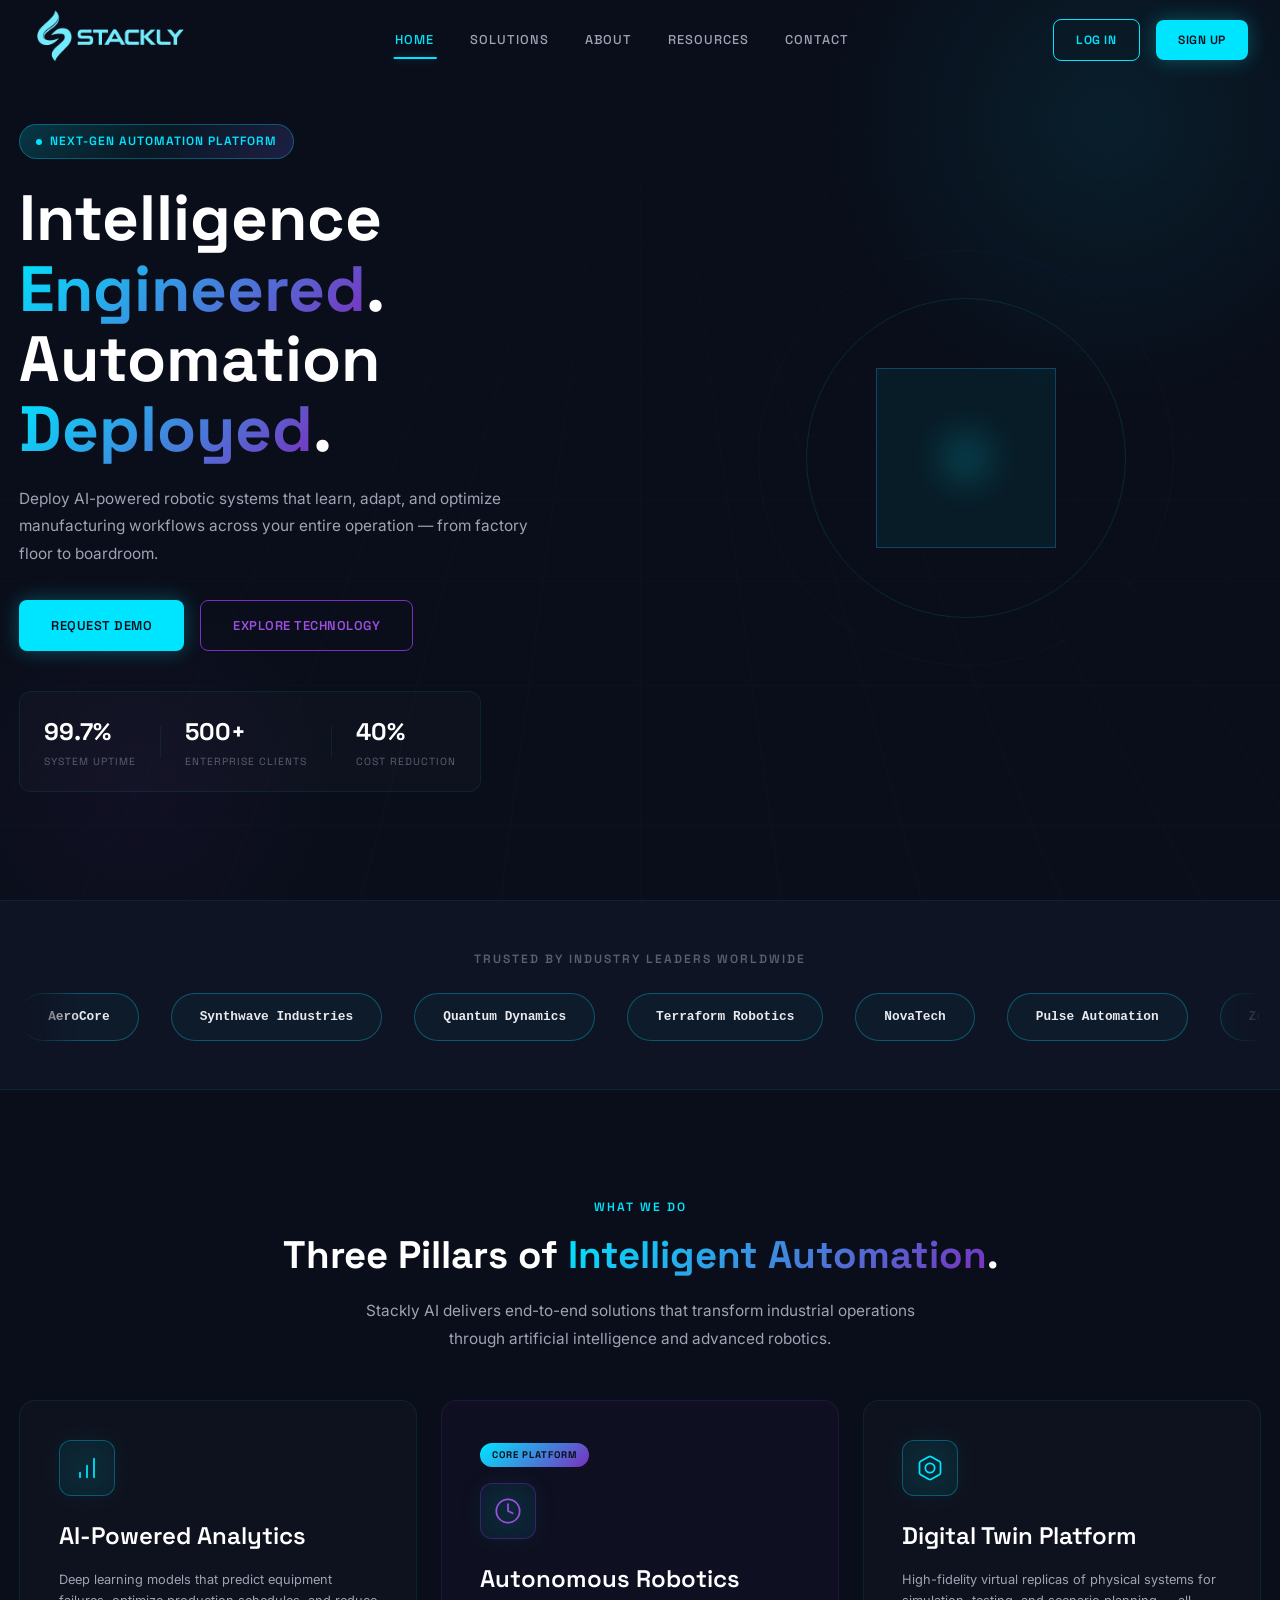
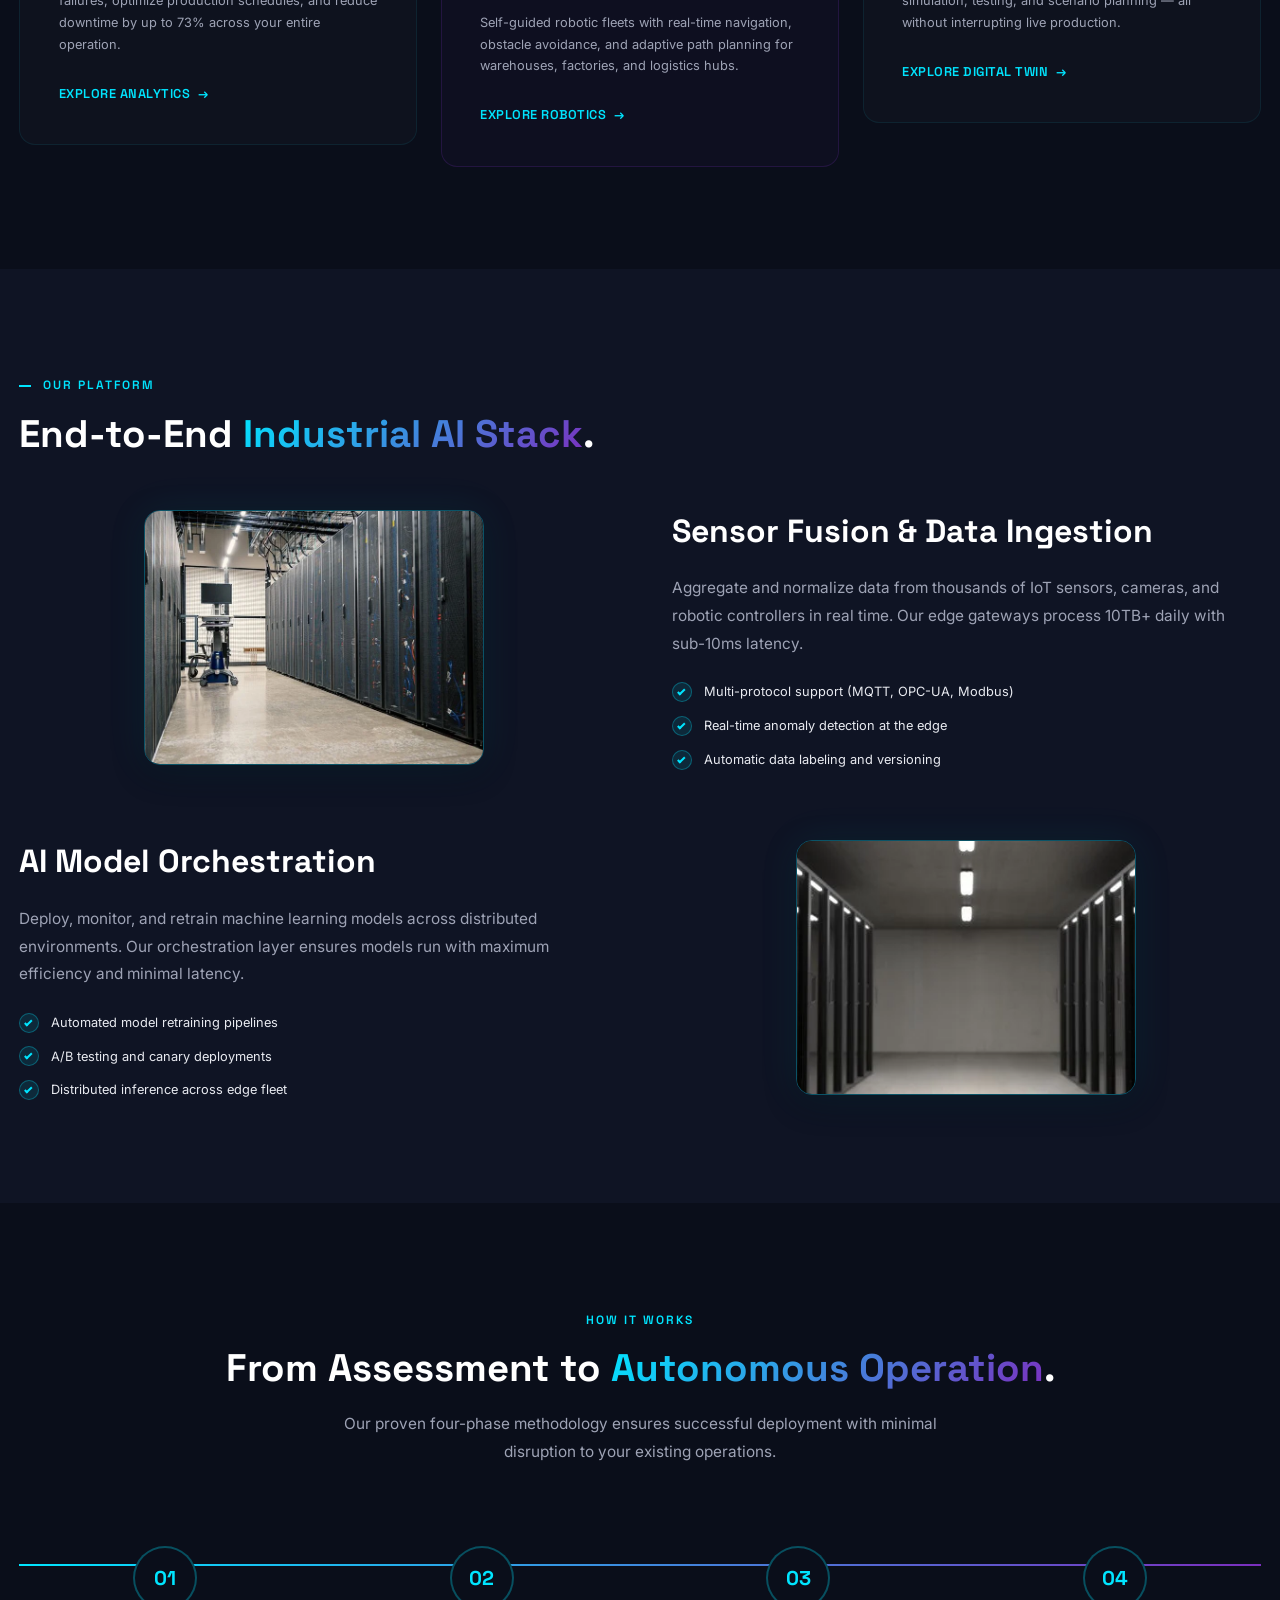
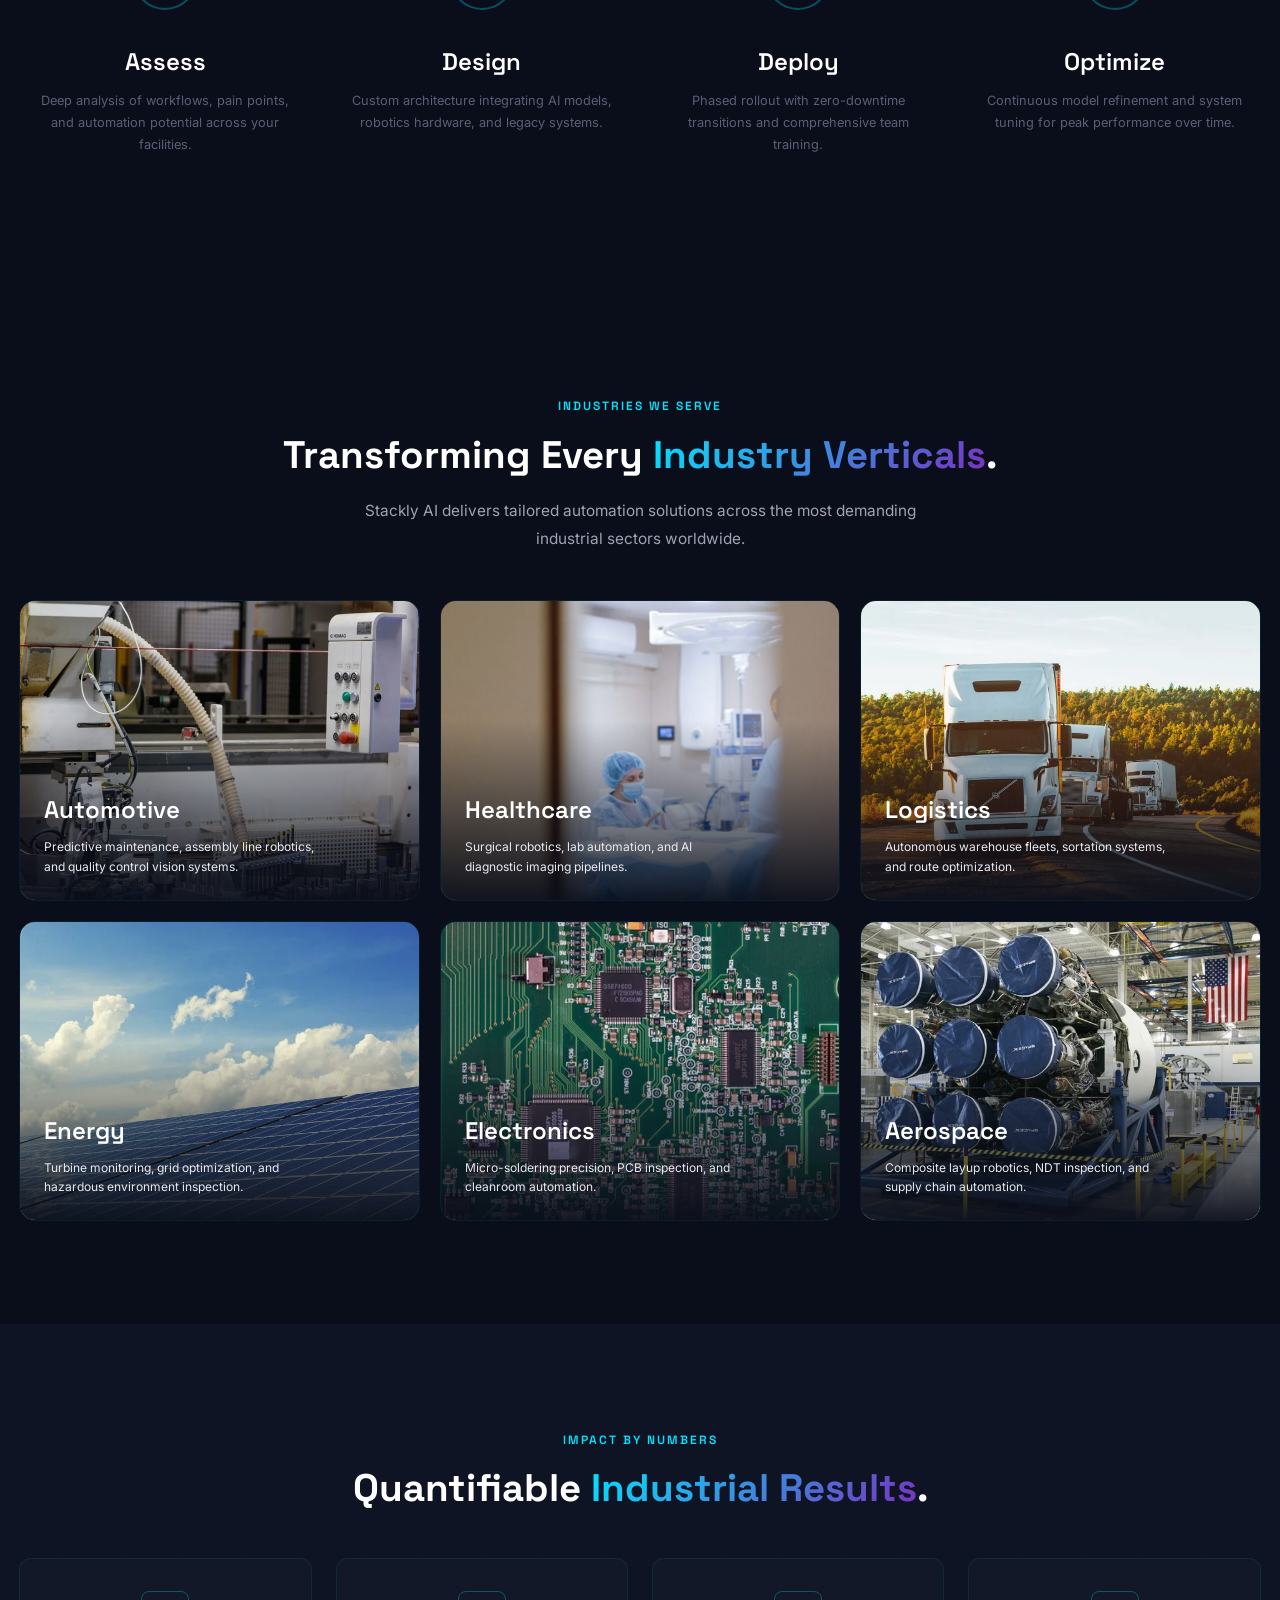
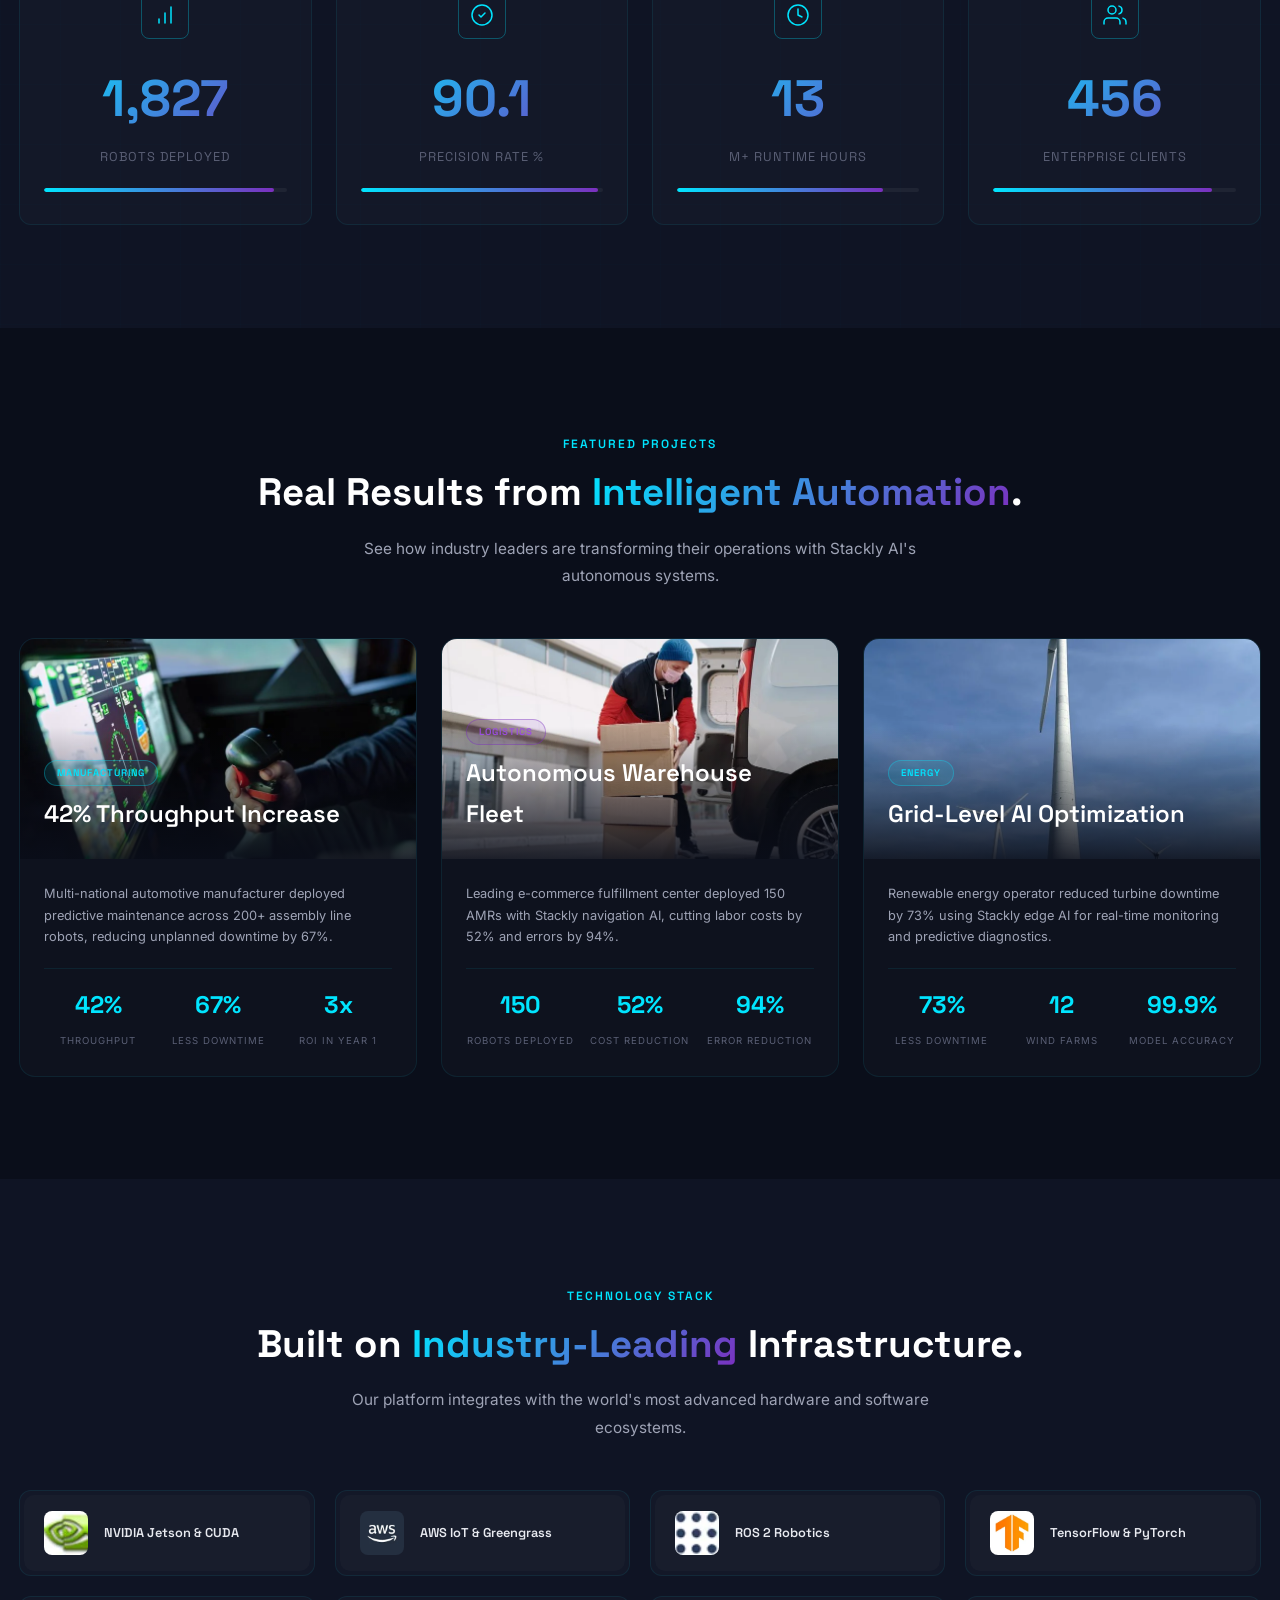
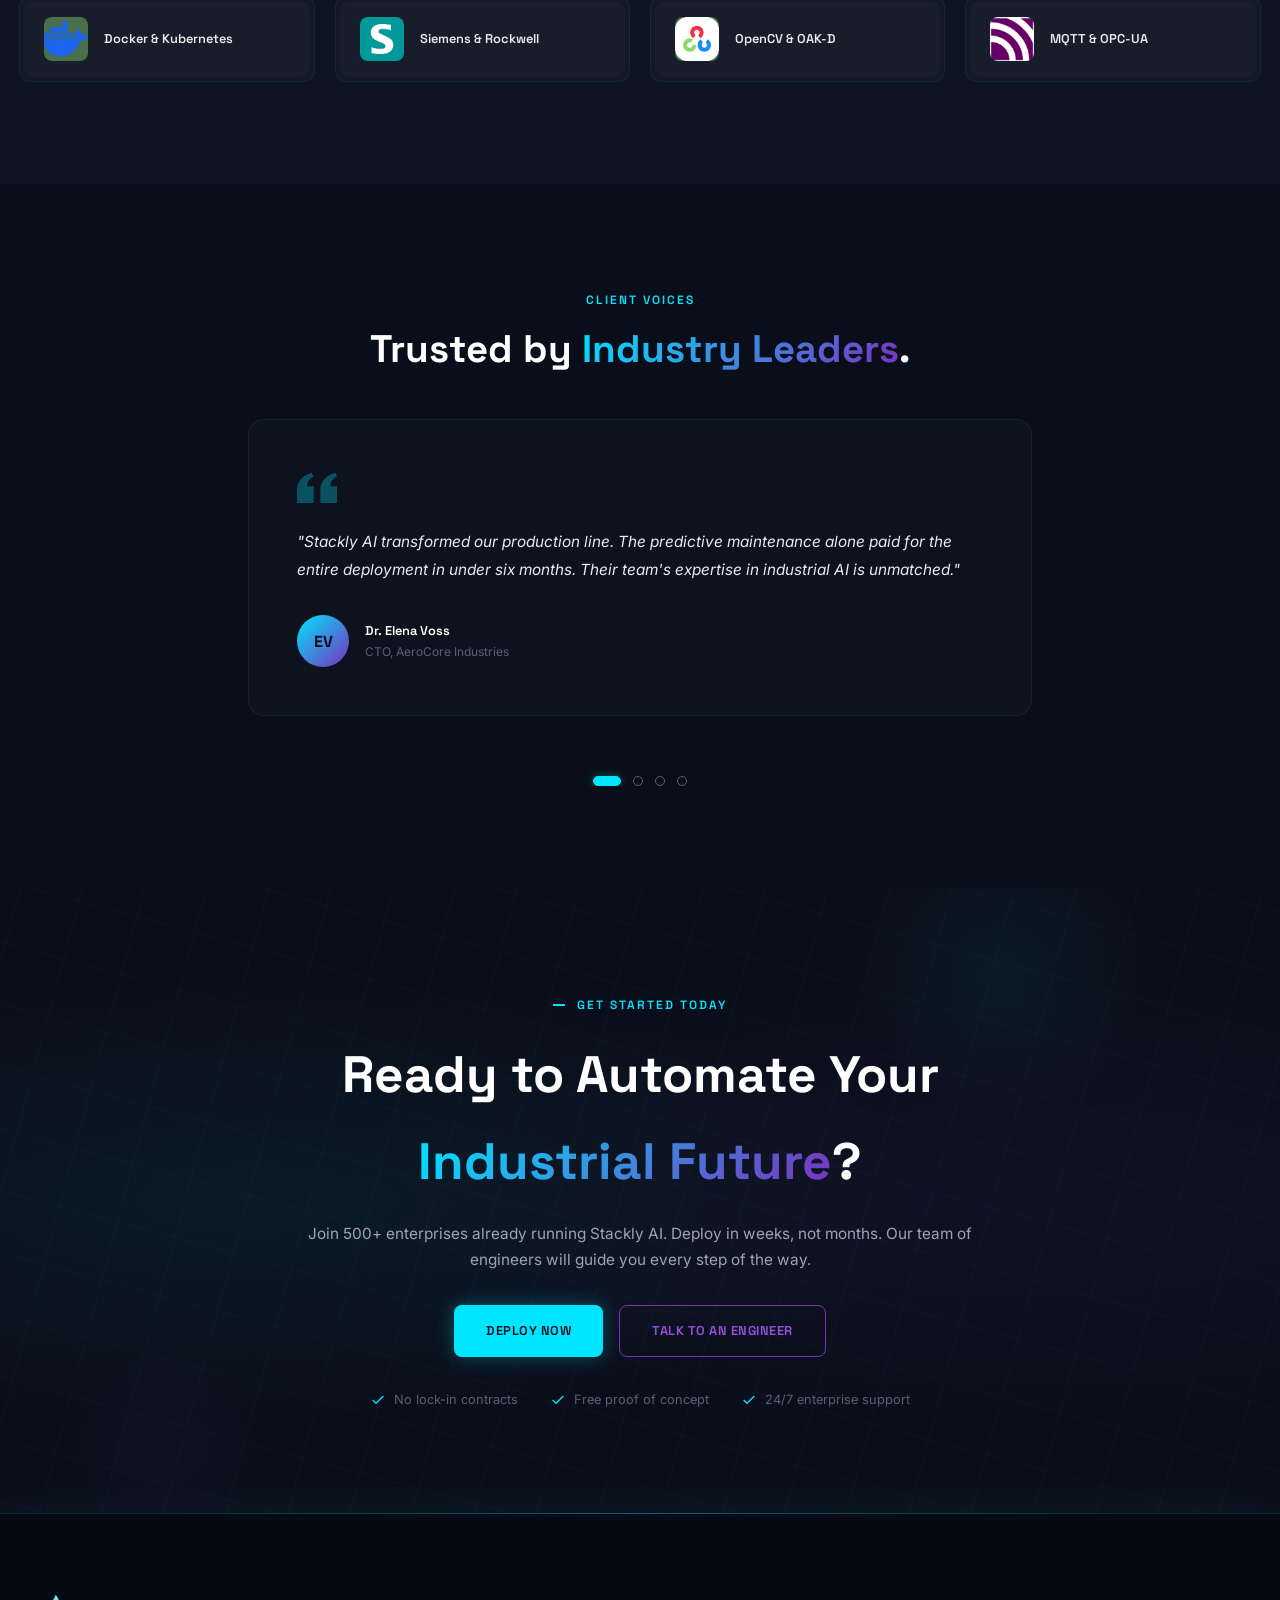
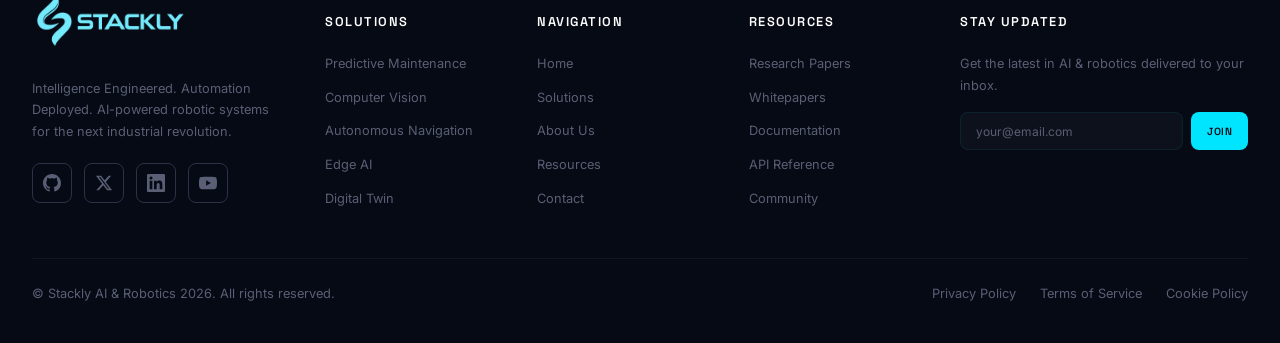
==== commit fe533994: "tester submission" ====
--- a/index.html
+++ b/index.html
@@ -31,7 +31,7 @@
       </nav>
 
       <div class="header-actions">
-        <a href="signin.html" class="btn btn-ghost btn-login">Log In</a>
+        <a href="login.html" class="btn btn-ghost btn-login">Log In</a>
         <a href="signup.html" class="btn btn-cyan btn-signup">Sign Up</a>
         <button class="hamburger" id="hamburger" aria-label="Toggle menu">
           <span></span>
@@ -63,7 +63,7 @@
       <a href="contact.html">Contact</a>
     </nav>
     <div class="offcanvas-actions">
-      <a href="signin.html" class="btn btn-ghost">Log In</a>
+      <a href="login.html" class="btn btn-ghost">Log In</a>
       <a href="signup.html" class="btn btn-cyan">Sign Up</a>
     </div>
   </div>
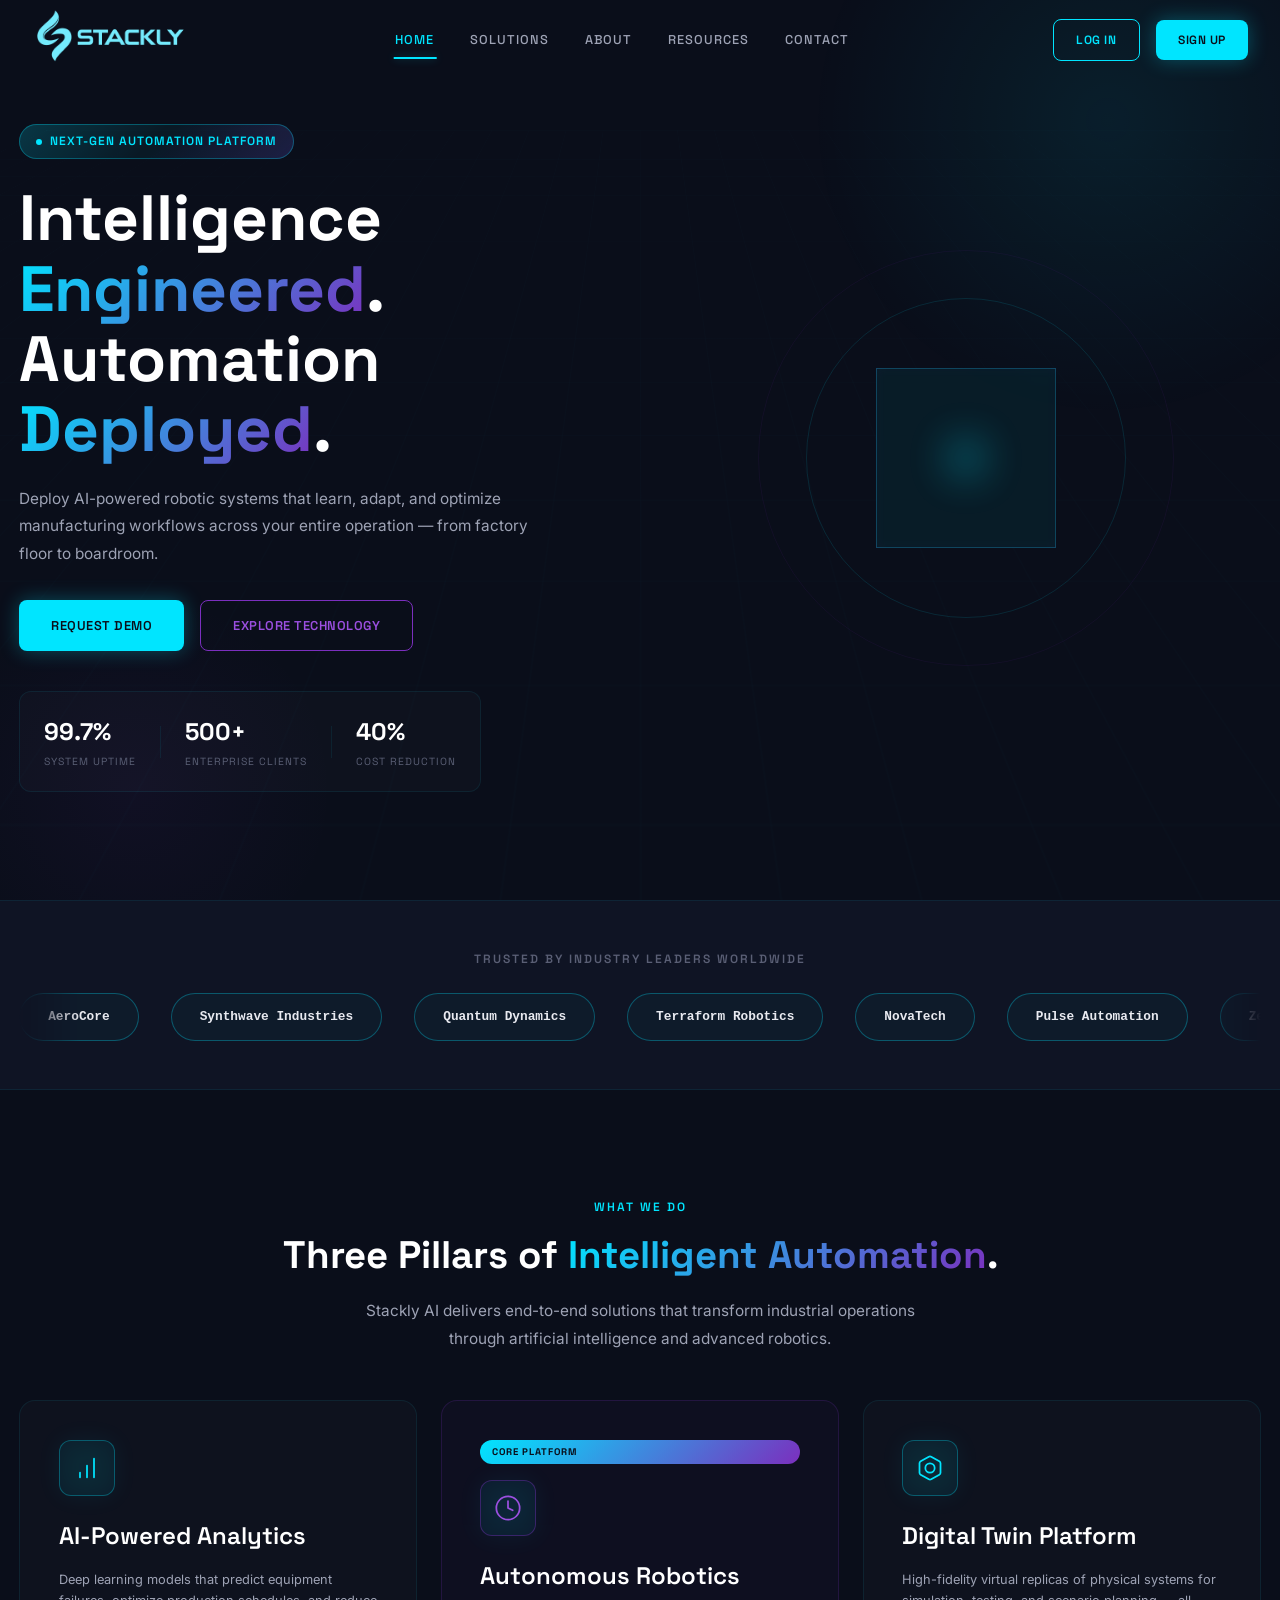
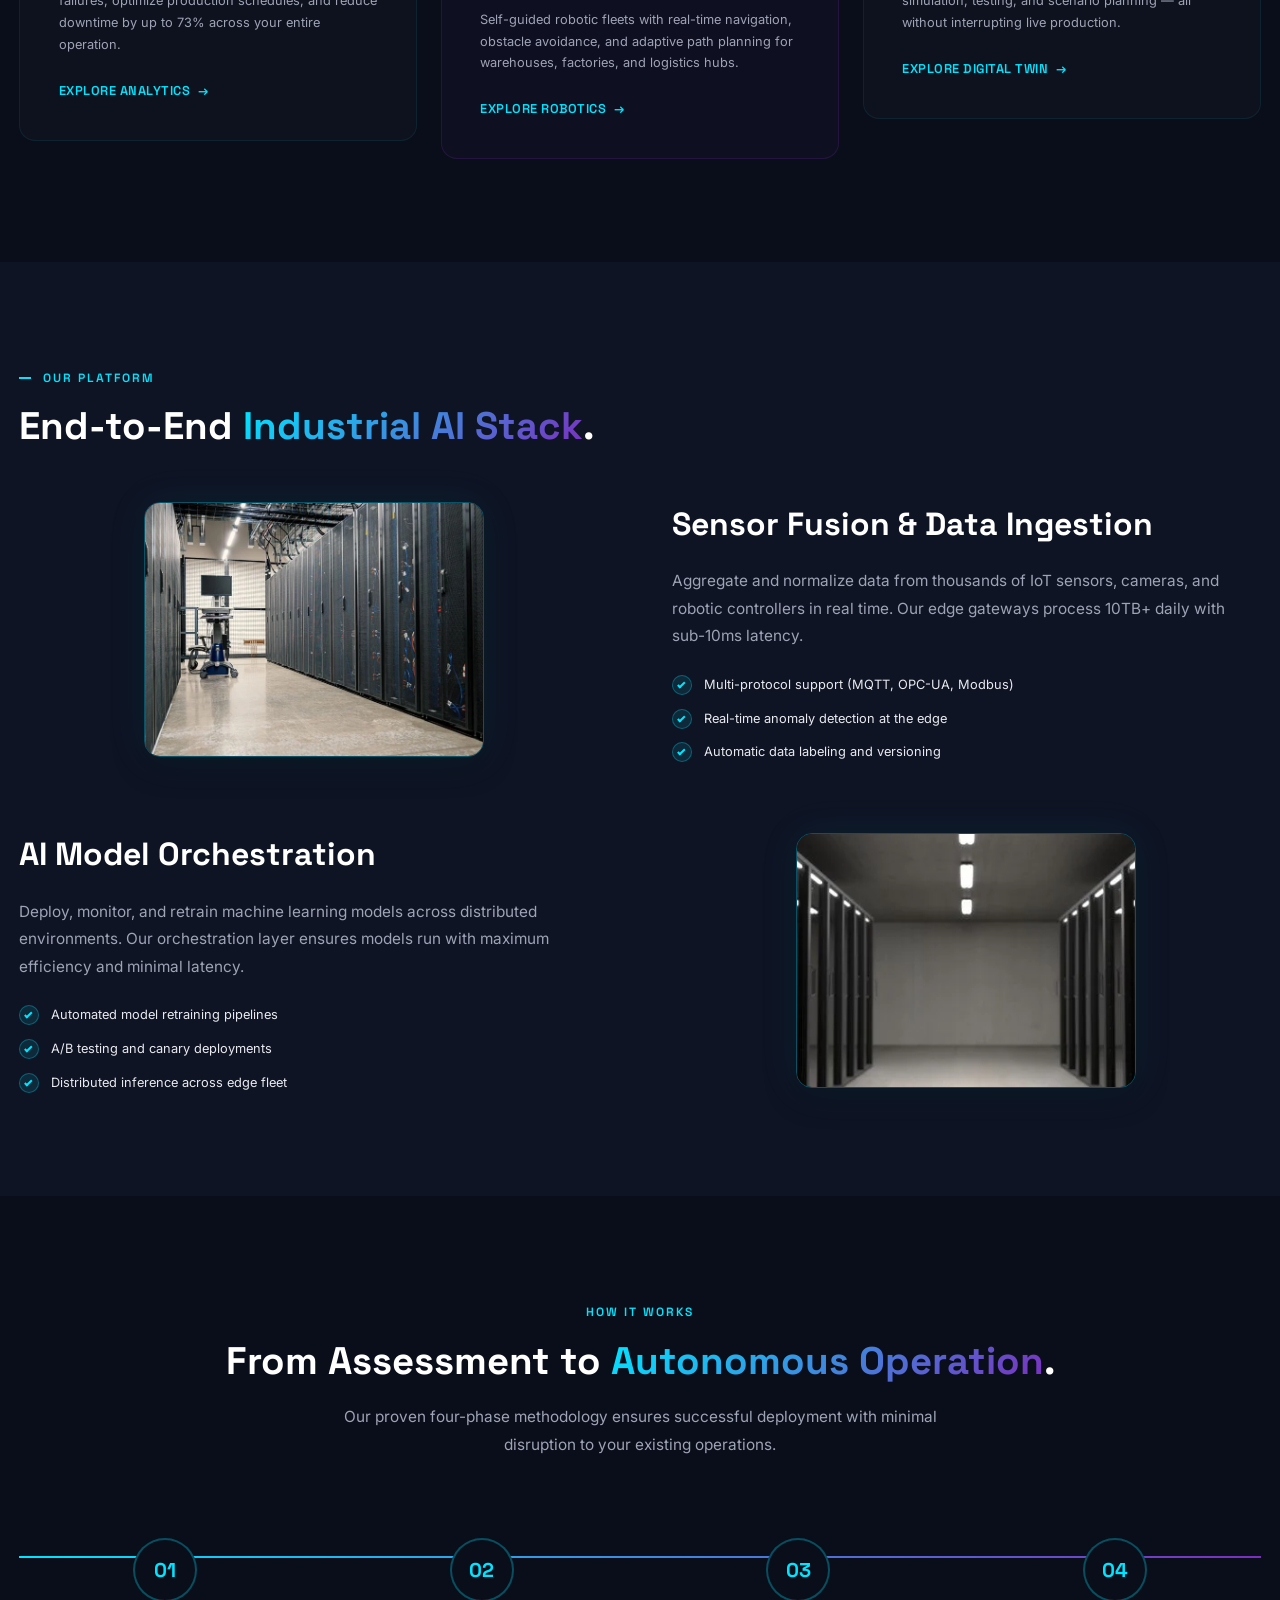
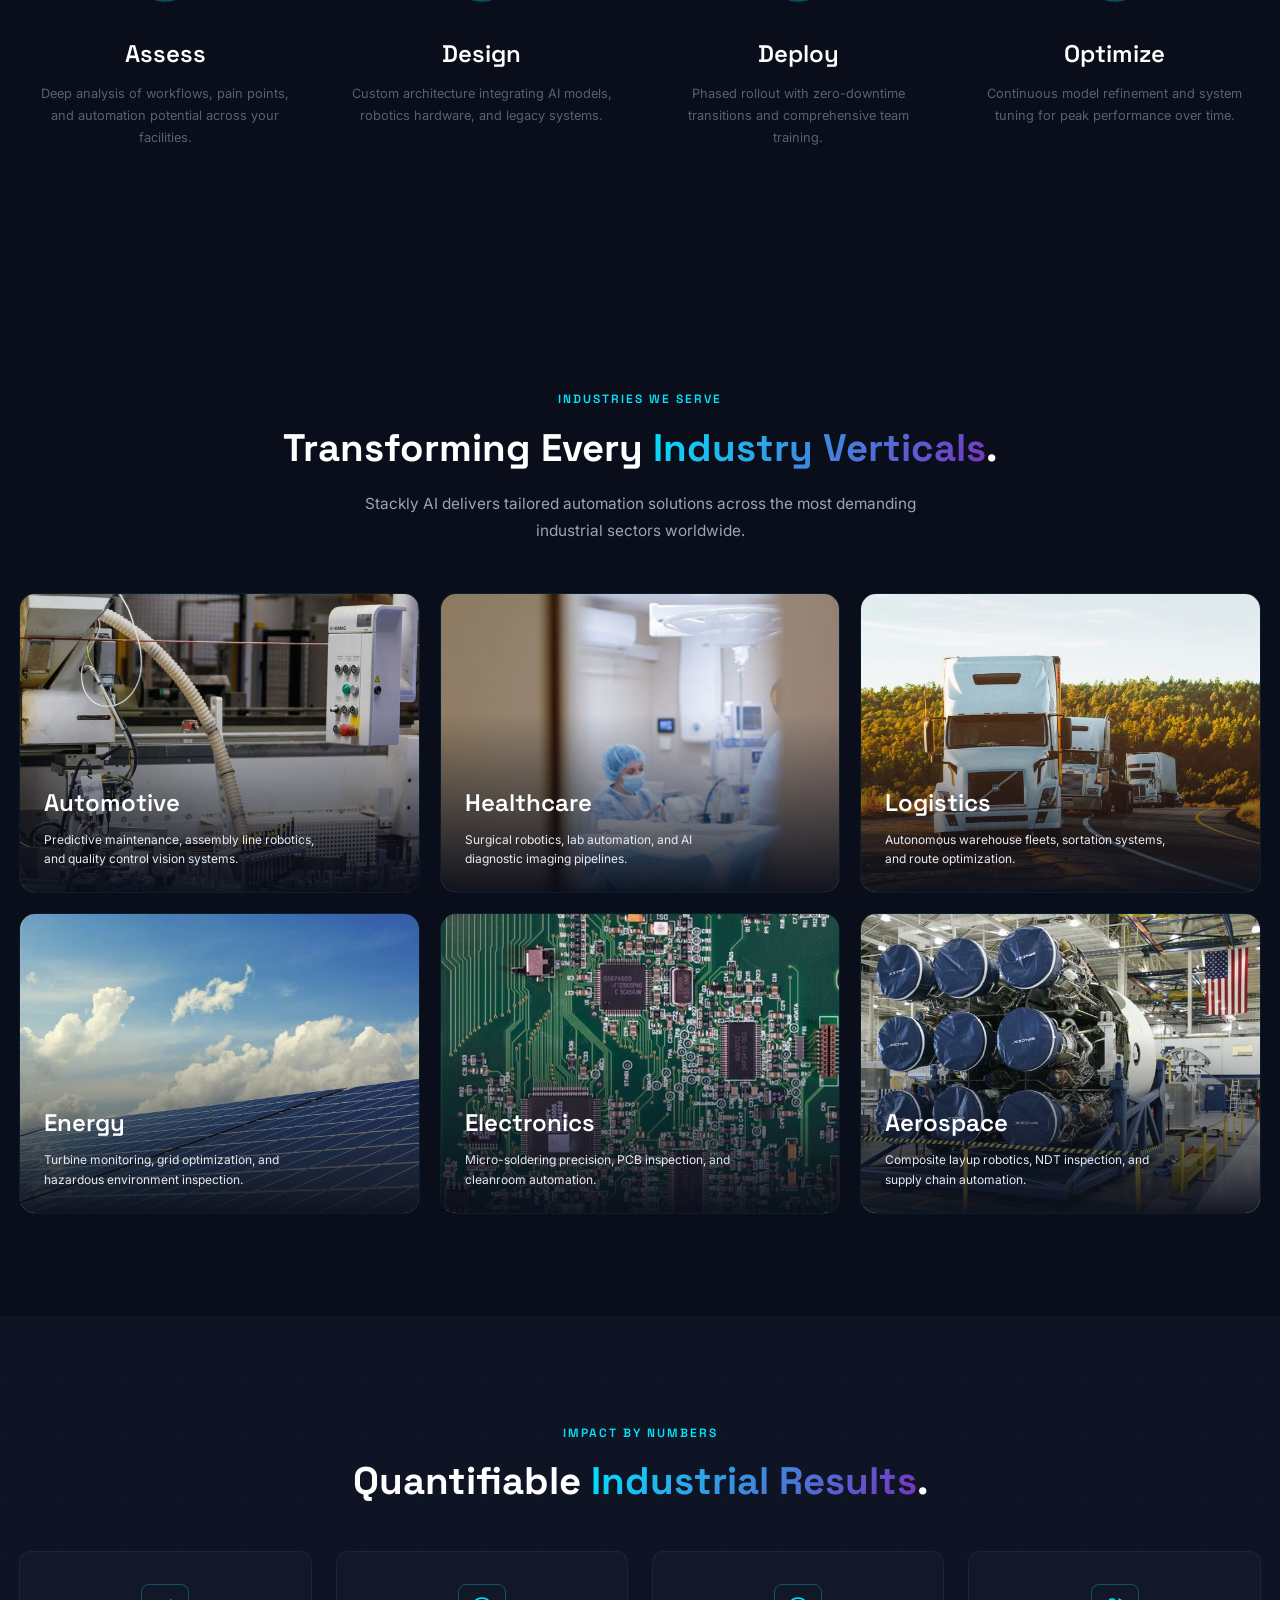
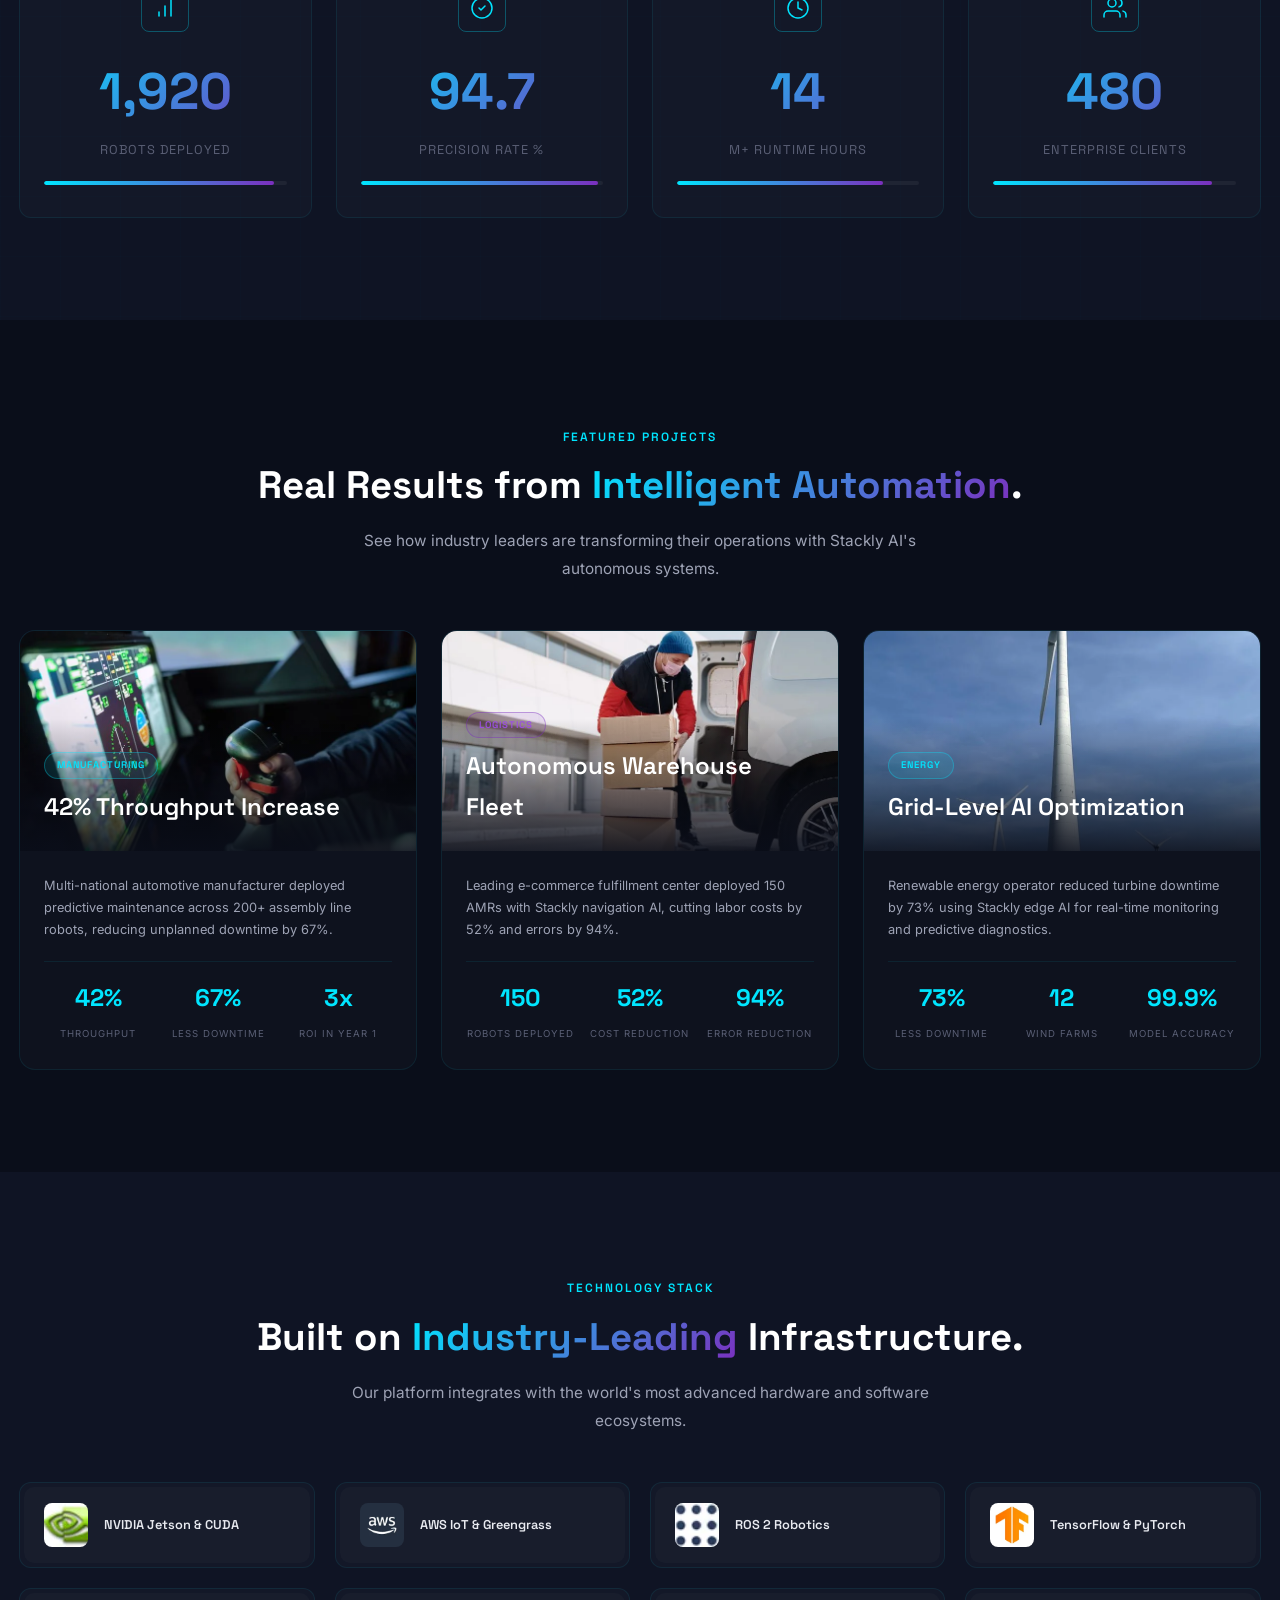
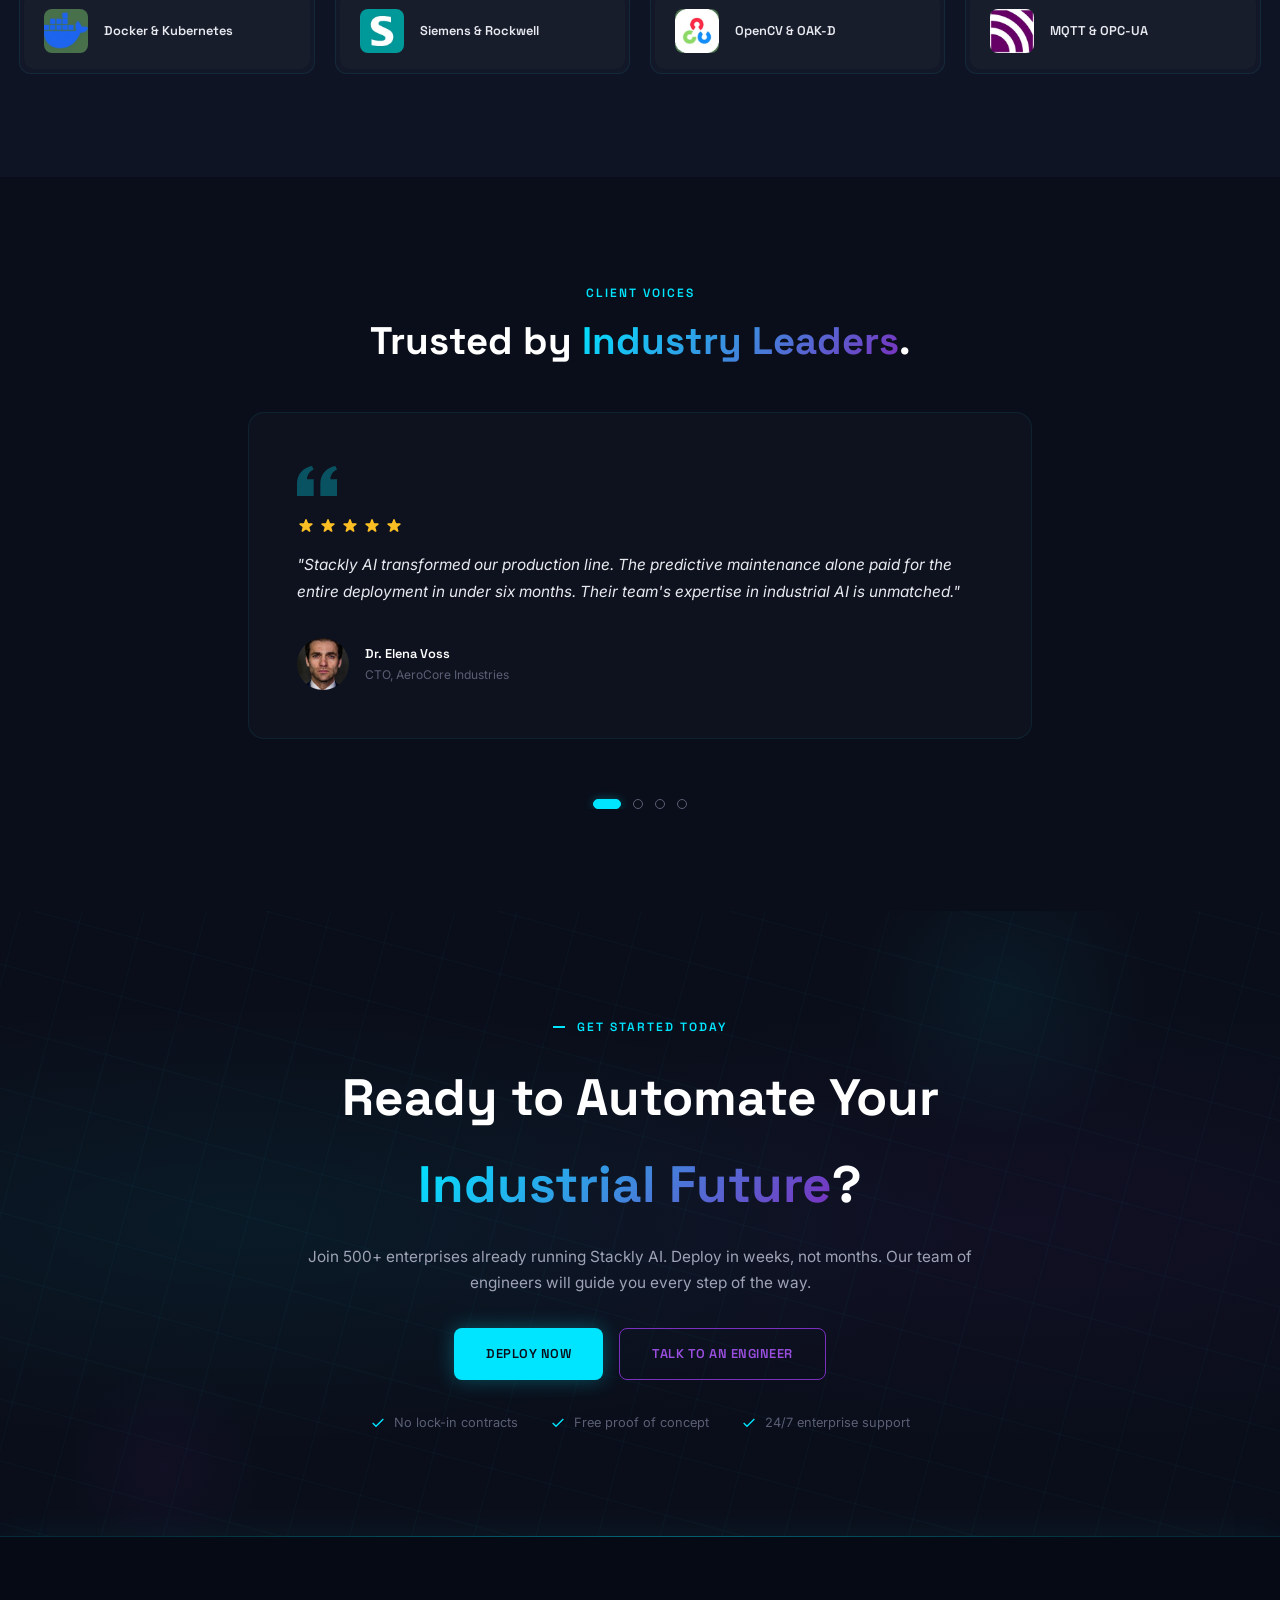
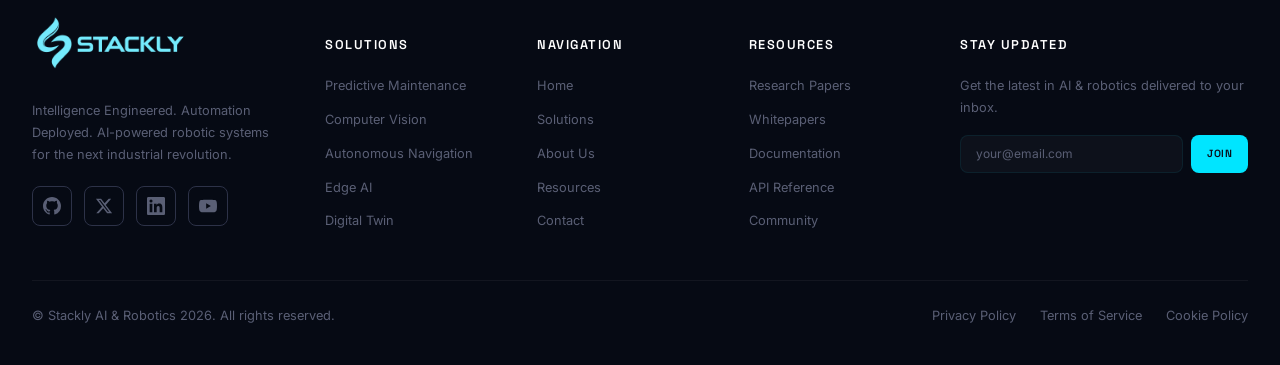
==== commit 75d2d6e9: "Bug fixes" ====
--- a/index.html
+++ b/index.html
@@ -601,9 +601,18 @@
               <div class="carousel-quote-icon">
                 <svg viewBox="0 0 24 24" fill="currentColor"><path d="M14.017 21v-7.391c0-5.704 3.731-9.57 8.983-10.609l.995 2.151c-2.432.917-3.995 3.638-3.995 5.849h4v10H14.017zM0 21v-7.391c0-5.704 3.731-9.57 8.983-10.609l.995 2.151C7.546 6.068 5.983 8.789 5.983 11H10v10H0z"/></svg>
               </div>
+              <div class="carousel-stars">
+                <svg class="carousel-star" viewBox="0 0 20 20" fill="currentColor"><path d="M9.049 2.927c.3-.921 1.603-.921 1.902 0l1.07 3.292a1 1 0 00.95.69h3.462c.969 0 1.371 1.24.588 1.81l-2.8 2.034a1 1 0 00-.364 1.118l1.07 3.292c.3.921-.755 1.688-1.54 1.118l-2.8-2.034a1 1 0 00-1.175 0l-2.8 2.034c-.784.57-1.838-.197-1.539-1.118l1.07-3.292a1 1 0 00-.364-1.118L2.98 8.72c-.783-.57-.38-1.81.588-1.81h3.461a1 1 0 00.951-.69l1.07-3.292z"/></svg>
+                <svg class="carousel-star" viewBox="0 0 20 20" fill="currentColor"><path d="M9.049 2.927c.3-.921 1.603-.921 1.902 0l1.07 3.292a1 1 0 00.95.69h3.462c.969 0 1.371 1.24.588 1.81l-2.8 2.034a1 1 0 00-.364 1.118l1.07 3.292c.3.921-.755 1.688-1.54 1.118l-2.8-2.034a1 1 0 00-1.175 0l-2.8 2.034c-.784.57-1.838-.197-1.539-1.118l1.07-3.292a1 1 0 00-.364-1.118L2.98 8.72c-.783-.57-.38-1.81.588-1.81h3.461a1 1 0 00.951-.69l1.07-3.292z"/></svg>
+                <svg class="carousel-star" viewBox="0 0 20 20" fill="currentColor"><path d="M9.049 2.927c.3-.921 1.603-.921 1.902 0l1.07 3.292a1 1 0 00.95.69h3.462c.969 0 1.371 1.24.588 1.81l-2.8 2.034a1 1 0 00-.364 1.118l1.07 3.292c.3.921-.755 1.688-1.54 1.118l-2.8-2.034a1 1 0 00-1.175 0l-2.8 2.034c-.784.57-1.838-.197-1.539-1.118l1.07-3.292a1 1 0 00-.364-1.118L2.98 8.72c-.783-.57-.38-1.81.588-1.81h3.461a1 1 0 00.951-.69l1.07-3.292z"/></svg>
+                <svg class="carousel-star" viewBox="0 0 20 20" fill="currentColor"><path d="M9.049 2.927c.3-.921 1.603-.921 1.902 0l1.07 3.292a1 1 0 00.95.69h3.462c.969 0 1.371 1.24.588 1.81l-2.8 2.034a1 1 0 00-.364 1.118l1.07 3.292c.3.921-.755 1.688-1.54 1.118l-2.8-2.034a1 1 0 00-1.175 0l-2.8 2.034c-.784.57-1.838-.197-1.539-1.118l1.07-3.292a1 1 0 00-.364-1.118L2.98 8.72c-.783-.57-.38-1.81.588-1.81h3.461a1 1 0 00.951-.69l1.07-3.292z"/></svg>
+                <svg class="carousel-star" viewBox="0 0 20 20" fill="currentColor"><path d="M9.049 2.927c.3-.921 1.603-.921 1.902 0l1.07 3.292a1 1 0 00.95.69h3.462c.969 0 1.371 1.24.588 1.81l-2.8 2.034a1 1 0 00-.364 1.118l1.07 3.292c.3.921-.755 1.688-1.54 1.118l-2.8-2.034a1 1 0 00-1.175 0l-2.8 2.034c-.784.57-1.838-.197-1.539-1.118l1.07-3.292a1 1 0 00-.364-1.118L2.98 8.72c-.783-.57-.38-1.81.588-1.81h3.461a1 1 0 00.951-.69l1.07-3.292z"/></svg>
+              </div>
               <p class="carousel-quote">"Stackly AI transformed our production line. The predictive maintenance alone paid for the entire deployment in under six months. Their team's expertise in industrial AI is unmatched."</p>
               <div class="carousel-author">
-                <div class="carousel-avatar" style="background: linear-gradient(135deg, var(--clr-cyan-400), var(--clr-violet-400));">EV</div>
+                <div class="carousel-avatar">
+                  <img class="carousel-avatar-img" src="assets/images/about-team1.webp" alt="Dr. Elena Voss" loading="lazy">
+                </div>
                 <div>
                   <div class="carousel-name">Dr. Elena Voss</div>
                   <div class="carousel-role">CTO, AeroCore Industries</div>
@@ -616,9 +625,18 @@
               <div class="carousel-quote-icon">
                 <svg viewBox="0 0 24 24" fill="currentColor"><path d="M14.017 21v-7.391c0-5.704 3.731-9.57 8.983-10.609l.995 2.151c-2.432.917-3.995 3.638-3.995 5.849h4v10H14.017zM0 21v-7.391c0-5.704 3.731-9.57 8.983-10.609l.995 2.151C7.546 6.068 5.983 8.789 5.983 11H10v10H0z"/></svg>
               </div>
+              <div class="carousel-stars">
+                <svg class="carousel-star" viewBox="0 0 20 20" fill="currentColor"><path d="M9.049 2.927c.3-.921 1.603-.921 1.902 0l1.07 3.292a1 1 0 00.95.69h3.462c.969 0 1.371 1.24.588 1.81l-2.8 2.034a1 1 0 00-.364 1.118l1.07 3.292c.3.921-.755 1.688-1.54 1.118l-2.8-2.034a1 1 0 00-1.175 0l-2.8 2.034c-.784.57-1.838-.197-1.539-1.118l1.07-3.292a1 1 0 00-.364-1.118L2.98 8.72c-.783-.57-.38-1.81.588-1.81h3.461a1 1 0 00.951-.69l1.07-3.292z"/></svg>
+                <svg class="carousel-star" viewBox="0 0 20 20" fill="currentColor"><path d="M9.049 2.927c.3-.921 1.603-.921 1.902 0l1.07 3.292a1 1 0 00.95.69h3.462c.969 0 1.371 1.24.588 1.81l-2.8 2.034a1 1 0 00-.364 1.118l1.07 3.292c.3.921-.755 1.688-1.54 1.118l-2.8-2.034a1 1 0 00-1.175 0l-2.8 2.034c-.784.57-1.838-.197-1.539-1.118l1.07-3.292a1 1 0 00-.364-1.118L2.98 8.72c-.783-.57-.38-1.81.588-1.81h3.461a1 1 0 00.951-.69l1.07-3.292z"/></svg>
+                <svg class="carousel-star" viewBox="0 0 20 20" fill="currentColor"><path d="M9.049 2.927c.3-.921 1.603-.921 1.902 0l1.07 3.292a1 1 0 00.95.69h3.462c.969 0 1.371 1.24.588 1.81l-2.8 2.034a1 1 0 00-.364 1.118l1.07 3.292c.3.921-.755 1.688-1.54 1.118l-2.8-2.034a1 1 0 00-1.175 0l-2.8 2.034c-.784.57-1.838-.197-1.539-1.118l1.07-3.292a1 1 0 00-.364-1.118L2.98 8.72c-.783-.57-.38-1.81.588-1.81h3.461a1 1 0 00.951-.69l1.07-3.292z"/></svg>
+                <svg class="carousel-star" viewBox="0 0 20 20" fill="currentColor"><path d="M9.049 2.927c.3-.921 1.603-.921 1.902 0l1.07 3.292a1 1 0 00.95.69h3.462c.969 0 1.371 1.24.588 1.81l-2.8 2.034a1 1 0 00-.364 1.118l1.07 3.292c.3.921-.755 1.688-1.54 1.118l-2.8-2.034a1 1 0 00-1.175 0l-2.8 2.034c-.784.57-1.838-.197-1.539-1.118l1.07-3.292a1 1 0 00-.364-1.118L2.98 8.72c-.783-.57-.38-1.81.588-1.81h3.461a1 1 0 00.951-.69l1.07-3.292z"/></svg>
+                <svg class="carousel-star" viewBox="0 0 20 20" fill="currentColor"><path d="M9.049 2.927c.3-.921 1.603-.921 1.902 0l1.07 3.292a1 1 0 00.95.69h3.462c.969 0 1.371 1.24.588 1.81l-2.8 2.034a1 1 0 00-.364 1.118l1.07 3.292c.3.921-.755 1.688-1.54 1.118l-2.8-2.034a1 1 0 00-1.175 0l-2.8 2.034c-.784.57-1.838-.197-1.539-1.118l1.07-3.292a1 1 0 00-.364-1.118L2.98 8.72c-.783-.57-.38-1.81.588-1.81h3.461a1 1 0 00.951-.69l1.07-3.292z"/></svg>
+              </div>
               <p class="carousel-quote">"The autonomous navigation system reduced our warehouse operating costs by 52% while increasing throughput by 35%. Stackly's deployment was seamless and the training exceeded our expectations."</p>
               <div class="carousel-author">
-                <div class="carousel-avatar" style="background: linear-gradient(135deg, var(--clr-violet-400), var(--clr-cyan-400));">MK</div>
+                <div class="carousel-avatar">
+                  <img class="carousel-avatar-img" src="assets/images/about-team2.webp" alt="Marcus Kwon" loading="lazy">
+                </div>
                 <div>
                   <div class="carousel-name">Marcus Kwon</div>
                   <div class="carousel-role">VP Operations, Synthwave Logistics</div>
@@ -631,9 +649,18 @@
               <div class="carousel-quote-icon">
                 <svg viewBox="0 0 24 24" fill="currentColor"><path d="M14.017 21v-7.391c0-5.704 3.731-9.57 8.983-10.609l.995 2.151c-2.432.917-3.995 3.638-3.995 5.849h4v10H14.017zM0 21v-7.391c0-5.704 3.731-9.57 8.983-10.609l.995 2.151C7.546 6.068 5.983 8.789 5.983 11H10v10H0z"/></svg>
               </div>
+              <div class="carousel-stars">
+                <svg class="carousel-star" viewBox="0 0 20 20" fill="currentColor"><path d="M9.049 2.927c.3-.921 1.603-.921 1.902 0l1.07 3.292a1 1 0 00.95.69h3.462c.969 0 1.371 1.24.588 1.81l-2.8 2.034a1 1 0 00-.364 1.118l1.07 3.292c.3.921-.755 1.688-1.54 1.118l-2.8-2.034a1 1 0 00-1.175 0l-2.8 2.034c-.784.57-1.838-.197-1.539-1.118l1.07-3.292a1 1 0 00-.364-1.118L2.98 8.72c-.783-.57-.38-1.81.588-1.81h3.461a1 1 0 00.951-.69l1.07-3.292z"/></svg>
+                <svg class="carousel-star" viewBox="0 0 20 20" fill="currentColor"><path d="M9.049 2.927c.3-.921 1.603-.921 1.902 0l1.07 3.292a1 1 0 00.95.69h3.462c.969 0 1.371 1.24.588 1.81l-2.8 2.034a1 1 0 00-.364 1.118l1.07 3.292c.3.921-.755 1.688-1.54 1.118l-2.8-2.034a1 1 0 00-1.175 0l-2.8 2.034c-.784.57-1.838-.197-1.539-1.118l1.07-3.292a1 1 0 00-.364-1.118L2.98 8.72c-.783-.57-.38-1.81.588-1.81h3.461a1 1 0 00.951-.69l1.07-3.292z"/></svg>
+                <svg class="carousel-star" viewBox="0 0 20 20" fill="currentColor"><path d="M9.049 2.927c.3-.921 1.603-.921 1.902 0l1.07 3.292a1 1 0 00.95.69h3.462c.969 0 1.371 1.24.588 1.81l-2.8 2.034a1 1 0 00-.364 1.118l1.07 3.292c.3.921-.755 1.688-1.54 1.118l-2.8-2.034a1 1 0 00-1.175 0l-2.8 2.034c-.784.57-1.838-.197-1.539-1.118l1.07-3.292a1 1 0 00-.364-1.118L2.98 8.72c-.783-.57-.38-1.81.588-1.81h3.461a1 1 0 00.951-.69l1.07-3.292z"/></svg>
+                <svg class="carousel-star" viewBox="0 0 20 20" fill="currentColor"><path d="M9.049 2.927c.3-.921 1.603-.921 1.902 0l1.07 3.292a1 1 0 00.95.69h3.462c.969 0 1.371 1.24.588 1.81l-2.8 2.034a1 1 0 00-.364 1.118l1.07 3.292c.3.921-.755 1.688-1.54 1.118l-2.8-2.034a1 1 0 00-1.175 0l-2.8 2.034c-.784.57-1.838-.197-1.539-1.118l1.07-3.292a1 1 0 00-.364-1.118L2.98 8.72c-.783-.57-.38-1.81.588-1.81h3.461a1 1 0 00.951-.69l1.07-3.292z"/></svg>
+                <svg class="carousel-star" viewBox="0 0 20 20" fill="currentColor"><path d="M9.049 2.927c.3-.921 1.603-.921 1.902 0l1.07 3.292a1 1 0 00.95.69h3.462c.969 0 1.371 1.24.588 1.81l-2.8 2.034a1 1 0 00-.364 1.118l1.07 3.292c.3.921-.755 1.688-1.54 1.118l-2.8-2.034a1 1 0 00-1.175 0l-2.8 2.034c-.784.57-1.838-.197-1.539-1.118l1.07-3.292a1 1 0 00-.364-1.118L2.98 8.72c-.783-.57-.38-1.81.588-1.81h3.461a1 1 0 00.951-.69l1.07-3.292z"/></svg>
+              </div>
               <p class="carousel-quote">"Their edge AI platform runs flawlessly in our harshest environments. 99.9% uptime across 500+ remote installations — a level of reliability we didn't think was possible at scale."</p>
               <div class="carousel-author">
-                <div class="carousel-avatar" style="background: linear-gradient(135deg, var(--clr-cyan-400), var(--clr-violet-400));">SL</div>
+                <div class="carousel-avatar">
+                  <img class="carousel-avatar-img" src="assets/images/about-team3.webp" alt="Sarah Lindholm" loading="lazy">
+                </div>
                 <div>
                   <div class="carousel-name">Sarah Lindholm</div>
                   <div class="carousel-role">Director of Automation, Quantum Dynamics</div>
@@ -646,9 +673,18 @@
               <div class="carousel-quote-icon">
                 <svg viewBox="0 0 24 24" fill="currentColor"><path d="M14.017 21v-7.391c0-5.704 3.731-9.57 8.983-10.609l.995 2.151c-2.432.917-3.995 3.638-3.995 5.849h4v10H14.017zM0 21v-7.391c0-5.704 3.731-9.57 8.983-10.609l.995 2.151C7.546 6.068 5.983 8.789 5.983 11H10v10H0z"/></svg>
               </div>
+              <div class="carousel-stars">
+                <svg class="carousel-star" viewBox="0 0 20 20" fill="currentColor"><path d="M9.049 2.927c.3-.921 1.603-.921 1.902 0l1.07 3.292a1 1 0 00.95.69h3.462c.969 0 1.371 1.24.588 1.81l-2.8 2.034a1 1 0 00-.364 1.118l1.07 3.292c.3.921-.755 1.688-1.54 1.118l-2.8-2.034a1 1 0 00-1.175 0l-2.8 2.034c-.784.57-1.838-.197-1.539-1.118l1.07-3.292a1 1 0 00-.364-1.118L2.98 8.72c-.783-.57-.38-1.81.588-1.81h3.461a1 1 0 00.951-.69l1.07-3.292z"/></svg>
+                <svg class="carousel-star" viewBox="0 0 20 20" fill="currentColor"><path d="M9.049 2.927c.3-.921 1.603-.921 1.902 0l1.07 3.292a1 1 0 00.95.69h3.462c.969 0 1.371 1.24.588 1.81l-2.8 2.034a1 1 0 00-.364 1.118l1.07 3.292c.3.921-.755 1.688-1.54 1.118l-2.8-2.034a1 1 0 00-1.175 0l-2.8 2.034c-.784.57-1.838-.197-1.539-1.118l1.07-3.292a1 1 0 00-.364-1.118L2.98 8.72c-.783-.57-.38-1.81.588-1.81h3.461a1 1 0 00.951-.69l1.07-3.292z"/></svg>
+                <svg class="carousel-star" viewBox="0 0 20 20" fill="currentColor"><path d="M9.049 2.927c.3-.921 1.603-.921 1.902 0l1.07 3.292a1 1 0 00.95.69h3.462c.969 0 1.371 1.24.588 1.81l-2.8 2.034a1 1 0 00-.364 1.118l1.07 3.292c.3.921-.755 1.688-1.54 1.118l-2.8-2.034a1 1 0 00-1.175 0l-2.8 2.034c-.784.57-1.838-.197-1.539-1.118l1.07-3.292a1 1 0 00-.364-1.118L2.98 8.72c-.783-.57-.38-1.81.588-1.81h3.461a1 1 0 00.951-.69l1.07-3.292z"/></svg>
+                <svg class="carousel-star" viewBox="0 0 20 20" fill="currentColor"><path d="M9.049 2.927c.3-.921 1.603-.921 1.902 0l1.07 3.292a1 1 0 00.95.69h3.462c.969 0 1.371 1.24.588 1.81l-2.8 2.034a1 1 0 00-.364 1.118l1.07 3.292c.3.921-.755 1.688-1.54 1.118l-2.8-2.034a1 1 0 00-1.175 0l-2.8 2.034c-.784.57-1.838-.197-1.539-1.118l1.07-3.292a1 1 0 00-.364-1.118L2.98 8.72c-.783-.57-.38-1.81.588-1.81h3.461a1 1 0 00.951-.69l1.07-3.292z"/></svg>
+                <svg class="carousel-star" viewBox="0 0 20 20" fill="currentColor"><path d="M9.049 2.927c.3-.921 1.603-.921 1.902 0l1.07 3.292a1 1 0 00.95.69h3.462c.969 0 1.371 1.24.588 1.81l-2.8 2.034a1 1 0 00-.364 1.118l1.07 3.292c.3.921-.755 1.688-1.54 1.118l-2.8-2.034a1 1 0 00-1.175 0l-2.8 2.034c-.784.57-1.838-.197-1.539-1.118l1.07-3.292a1 1 0 00-.364-1.118L2.98 8.72c-.783-.57-.38-1.81.588-1.81h3.461a1 1 0 00.951-.69l1.07-3.292z"/></svg>
+              </div>
               <p class="carousel-quote">"We evaluated seven vendors before choosing Stackly. Their digital twin platform gave us the confidence to simulate our entire production line before committing to hardware changes."</p>
               <div class="carousel-author">
-                <div class="carousel-avatar" style="background: linear-gradient(135deg, var(--clr-violet-400), var(--clr-cyan-400));">JR</div>
+                <div class="carousel-avatar">
+                  <img class="carousel-avatar-img" src="assets/images/about-team4.webp" alt="James Renner" loading="lazy">
+                </div>
                 <div>
                   <div class="carousel-name">James Renner</div>
                   <div class="carousel-role">Plant Director, Terraform Robotics</div>
--- a/assets/css/home.css
+++ b/assets/css/home.css
@@ -362,6 +362,8 @@
   align-items: start;
 }
 .solution-card {
+  display: flex;
+  flex-direction: column;
   padding: clamp(2rem, 3vw, 2.5rem);
   border: 1px solid var(--glass-border);
   border-radius: var(--radius-lg);
@@ -471,6 +473,7 @@
   margin-bottom: 0.75rem;
 }
 .solution-desc {
+  flex: 1;
   font-size: var(--fs-small);
   color: var(--clr-gray-300);
   line-height: 1.7;
@@ -776,6 +779,8 @@
   gap: 1.5rem;
 }
 .project-card {
+  display: flex;
+  flex-direction: column;
   border: 1px solid var(--glass-border);
   border-radius: var(--radius-lg);
   overflow: hidden;
@@ -855,6 +860,7 @@
   color: var(--clr-white);
 }
 .project-body {
+  flex: 1;
   padding: 1.5rem;
 }
 .project-desc {
@@ -920,13 +926,23 @@
 .carousel-quote-icon {
   width: 40px;
   height: 40px;
-  margin-bottom: 1.25rem;
+  margin-bottom: 1rem;
   color: var(--clr-cyan-400);
   opacity: 0.3;
 }
 .carousel-quote-icon svg {
   width: 100%;
   height: 100%;
+}
+.carousel-stars {
+  display: flex;
+  gap: 0.25rem;
+  margin-bottom: 1rem;
+}
+.carousel-star {
+  width: 18px;
+  height: 18px;
+  color: #fbbf24;
 }
 .carousel-quote {
   font-size: var(--fs-body);
@@ -952,6 +968,12 @@
   color: var(--clr-navy-900);
   font-size: 1rem;
   flex-shrink: 0;
+  overflow: hidden;
+}
+.carousel-avatar-img {
+  width: 100%;
+  height: 100%;
+  object-fit: cover;
 }
 .carousel-name {
   font-family: var(--font-heading);
--- a/assets/css/responsive.css
+++ b/assets/css/responsive.css
@@ -180,6 +180,23 @@
     justify-content: center;
   }
   /* Hero */
+  .hero {
+    min-height: 0;
+    padding-top: calc(var(--header-height) + 2rem);
+    padding-bottom: 3rem;
+  }
+  .hero-glow-orb {
+    width: 300px;
+    height: 300px;
+  }
+  .hero-glow-orb-2 {
+    width: 200px;
+    height: 200px;
+  }
+  .hero-particle {
+    animation: none;
+    opacity: 0.15;
+  }
   .hero-actions {
     flex-direction: column;
     align-items: stretch;
@@ -261,6 +278,34 @@
   }
   .carousel-quote {
     font-size: var(--fs-small);
+  }
+}
+
+/* Reduced motion: disable heavy animations on mobile */
+@media (prefers-reduced-motion: reduce) {
+  .hero-particle,
+  .hero-glow-orb,
+  .hero-cube-ring,
+  .hero-cube,
+  .cta-orb,
+  .partners-track {
+    animation: none !important;
+  }
+  .hero-particle {
+    opacity: 0.15;
+  }
+  .fade-up,
+  .fade-left,
+  .fade-right,
+  .scale-in,
+  .blur-in,
+  .stagger-children > * {
+    opacity: 1 !important;
+    transform: none !important;
+    filter: none !important;
+  }
+  .stagger-children > * {
+    transition-delay: 0s !important;
   }
 }
 
@@ -288,6 +333,9 @@
   .hero-title {
     font-size: 1.75rem;
   }
+  .hero-desc {
+    font-size: var(--fs-small);
+  }
   .section-title {
     font-size: 1.25rem;
   }
@@ -655,16 +703,46 @@
 
 /* 768px and below */
 @media (max-width: 768px) {
+  .about-hero {
+    min-height: 0;
+    padding-top: calc(var(--header-height) + 2rem);
+    padding-bottom: 3rem;
+  }
+  .about-hero-glow {
+    width: 300px;
+    height: 300px;
+  }
+  .about-hero-glow-2 {
+    width: 200px;
+    height: 200px;
+  }
+  .about-hero-content {
+    text-align: center;
+  }
+  .about-hero-tag {
+    justify-content: center;
+  }
+  .about-hero-title {
+    font-size: var(--fs-h1);
+  }
+  .about-hero-desc {
+    margin: 0 auto 2rem;
+  }
+  .about-hero-actions {
+    justify-content: center;
+  }
   .about-hero-stats {
-    flex-direction: column;
-    align-items: flex-start;
     gap: 1rem;
+    justify-content: center;
   }
   .about-hero-stat-divider {
     display: none;
   }
   .about-hero-scroll {
     display: none;
+  }
+  .about-mission-grid {
+    grid-template-columns: 1fr;
   }
   .about-values-grid {
     grid-template-columns: repeat(2, 1fr);
@@ -685,13 +763,6 @@
     align-items: stretch;
   }
   .about-culture-actions .btn {
-    justify-content: center;
-  }
-  .about-hero-actions {
-    flex-direction: column;
-    align-items: stretch;
-  }
-  .about-hero-actions .btn {
     justify-content: center;
   }
 }
